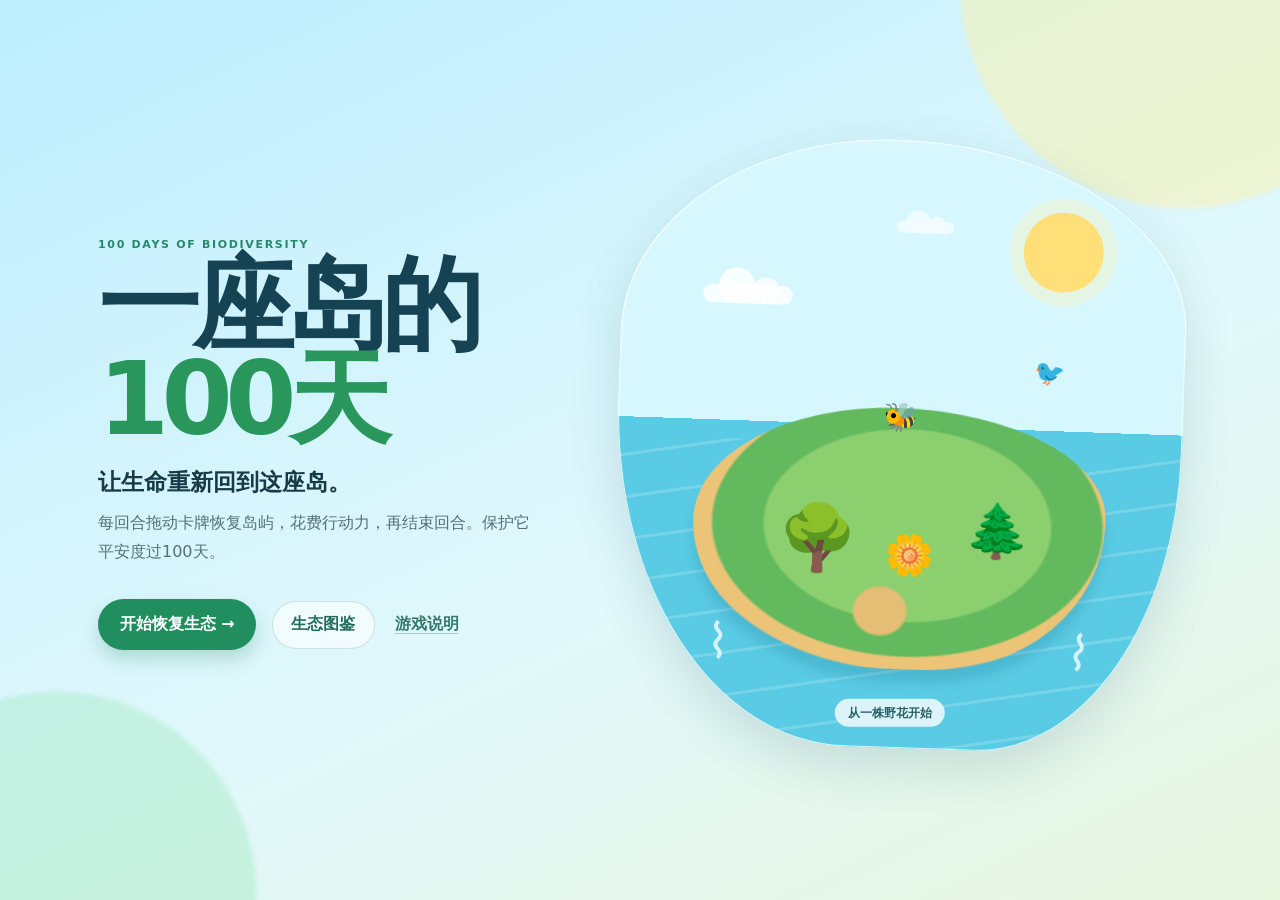
==== index.html @ 36b97e58 "Add guided onboarding and card recommendations" ====
<!doctype html>
<html lang="zh-CN">
<head>
  <meta charset="UTF-8" />
  <meta name="viewport" content="width=device-width, initial-scale=1.0, viewport-fit=cover" />
  <meta name="theme-color" content="#0c7db7" />
  <title>一座岛的100天 · 100 Days of Biodiversity</title>
  <link rel="stylesheet" href="style.css" />
</head>
<body>
  <div class="sky-glow glow-one"></div>
  <div class="sky-glow glow-two"></div>
  <main id="app">
    <section id="start-screen" class="start-screen screen">
      <div class="start-copy">
        <p class="eyebrow">100 DAYS OF BIODIVERSITY</p>
        <h1>一座岛的<br><em>100天</em></h1>
        <p class="tagline">让生命重新回到这座岛。</p>
        <p class="start-intro">每回合拖动卡牌恢复岛屿，花费行动力，再结束回合。保护它平安度过100天。</p>
        <div class="start-actions">
          <button class="button primary large" data-action="start">开始恢复生态 <span>→</span></button>
          <button class="button ghost" data-action="open-codex">生态图鉴</button>
          <button class="text-button" data-action="open-guide">游戏说明</button>
        </div>
      </div>
      <div class="cover-art" aria-label="一座正在复苏的卡通岛屿">
        <div class="cover-sun"></div><div class="cover-cloud cloud-a"></div><div class="cover-cloud cloud-b"></div>
        <div class="cover-sea"></div><div class="cover-island"></div>
        <span class="cover-tree tree-one">🌳</span><span class="cover-tree tree-two">🌲</span>
        <span class="cover-flower">🌼</span><span class="cover-bee">🐝</span><span class="cover-bird">🐦</span>
        <span class="cover-wave wave-a">⌇</span><span class="cover-wave wave-b">⌇</span>
        <p class="cover-caption">从一株野花开始</p>
      </div>
    </section>

    <section id="game-screen" class="game-screen screen hidden" aria-live="polite">
      <header class="game-header">
        <button class="brand" data-action="show-guide" title="查看游戏说明"><span>◒</span> 一座岛的100天</button>
        <div class="day-meter">
          <span id="day-label">第 1 / 100 天</span>
          <div class="progress-track"><i id="day-progress"></i></div>
        </div>
        <div class="header-tools">
          <button class="round-button" data-action="open-codex" title="生态图鉴" aria-label="生态图鉴">▤</button>
          <button class="round-button" data-action="open-network" title="生态网络" aria-label="生态网络">⌘</button>
          <button class="round-button subtle" data-action="restart" title="重新开始" aria-label="重新开始">↻</button>
        </div>
      </header>

      <section class="metric-strip" aria-label="核心生态指标">
        <article class="metric-card biodiversity"><span class="metric-icon">✦</span><div><small>生物多样性</small><strong id="metric-biodiversity">9</strong></div></article>
        <article class="metric-card stability"><span class="metric-icon">◌</span><div><small>生态稳定性</small><strong id="metric-stability">28</strong></div></article>
        <article class="metric-card habitat"><span class="metric-icon">⌂</span><div><small>栖息地完整度</small><strong id="metric-habitat">16</strong></div></article>
        <article class="metric-card chain"><span class="metric-icon">↝</span><div><small>食物链</small><strong id="metric-food-chain">3</strong></div></article>
      </section>

      <section id="forecast-strip" class="forecast-strip" aria-label="未来生态危机"></section>

      <section class="island-layout">
        <div class="island-panel">
          <div class="island-toolbar"><span id="stage-label" class="stage-pill">恢复初期</span><span id="scene-caption">荒岛正在等待第一株新芽。</span></div>
          <div id="island-world" class="island-world" role="img" aria-label="岛屿生态景观"></div>
          <div id="island-legend" class="island-legend"></div>
        </div>
        <aside class="ecosystem-sidebar">
          <section class="sidebar-card habitat-card">
            <div class="card-heading"><div><p class="kicker">生态体征</p><h2>栖息地状态</h2></div><span>实时</span></div>
            <div id="habitat-bars" class="habitat-bars"></div>
          </section>
          <section id="strategy-card" class="sidebar-card strategy-card"></section>
          <section id="insight-card" class="sidebar-card insight-card"></section>
          <section class="sidebar-card mini-guide">
            <span class="mini-guide-icon">✣</span><p>均衡比堆高单一物种更重要。点击 <b>生态网络</b> 随时查看关系。</p>
          </section>
        </aside>
      </section>

      <section class="actions-section">
        <div class="action-heading">
          <div><p class="kicker">你现在要做的事</p><h2>把一张牌向上拖动并松手</h2></div>
          <div class="turn-controls">
            <div class="energy-wrap"><small>本回合行动力</small><div class="energy-orb" title="每回合恢复；每张牌左上角写着消耗"><span>⚡</span><strong id="energy-current">3</strong><small>/ <b id="energy-max">3</b></small></div></div>
            <button id="end-day-button" class="end-day-button" data-action="end-day">结束回合 <span>→</span></button>
          </div>
        </div>
        <div id="tutorial-coach" class="tutorial-coach" aria-live="polite"></div>
        <div id="play-drop-zone" class="play-drop-zone"><span>↑</span><b>松手使用卡牌</b></div>
        <div id="combo-banner" class="combo-banner" aria-live="polite"></div>
        <div id="action-cards" class="action-cards"></div>
        <div class="deck-status"><span>▰ 抽牌堆 <b id="draw-count">0</b></span><span>▱ 弃牌堆 <b id="discard-count">0</b></span><span>每次出牌消耗生态能量；结束回合后推进工程并结算危机</span></div>
      </section>
    </section>

    <section id="results-screen" class="results-screen screen hidden"></section>
  </main>
  <div id="modal-root" class="modal-root" aria-live="assertive"></div>
  <div id="toast" class="toast" role="status"></div>

  <script src="js/data.js" defer></script>
  <script src="js/ecosystem.js" defer></script>
  <script src="js/audio.js" defer></script>
  <script src="js/ui.js" defer></script>
  <script src="js/main.js" defer></script>
</body>
</html>
---- style.css ----
:root {
  --ink: #163b46;
  --muted: #66808a;
  --paper: #f6fbf5;
  --sea: #58cae4;
  --sea-deep: #138ab8;
  --leaf: #2c9b5d;
  --leaf-dark: #146642;
  --sun: #f8c75b;
  --coral: #f27d68;
  --shadow: 0 18px 48px rgba(20, 83, 96, .15);
  font-family: ui-rounded, "Microsoft YaHei", "PingFang SC", system-ui, sans-serif;
  color: var(--ink);
  background: #bdeeff;
}
* { box-sizing: border-box; }
body { margin: 0; min-width: 320px; min-height: 100vh; overflow-x: hidden; background: linear-gradient(155deg, #bdeeff 0%, #e1f8fb 58%, #e8f5df 100%); }
button { font: inherit; color: inherit; cursor: pointer; }
.hidden { display: none !important; }
.sky-glow { position: fixed; border-radius: 50%; filter: blur(2px); opacity: .48; pointer-events: none; }
.glow-one { width: 28rem; height: 28rem; top: -15rem; right: -8rem; background: #fff1a8; }
.glow-two { width: 25rem; height: 25rem; bottom: -12rem; left: -9rem; background: #a8ebc6; }
#app { position: relative; z-index: 1; max-width: 1440px; min-height: 100vh; margin: 0 auto; padding: 22px 34px 34px; }
.screen { animation: screen-in .45s ease both; }
@keyframes screen-in { from { opacity: 0; transform: translateY(9px); } to { opacity: 1; transform: translateY(0); } }

/* Landing */
.start-screen { min-height: calc(100vh - 56px); display: grid; grid-template-columns: minmax(330px, .91fr) minmax(430px, 1.09fr); align-items: center; gap: 3rem; padding: clamp(2.5rem, 7vh, 6rem) clamp(0rem, 5vw, 5rem); }
.eyebrow, .kicker { margin: 0 0 .45rem; color: #27896a; font-size: .69rem; letter-spacing: .15em; font-weight: 800; text-transform: uppercase; }
.start-copy h1 { margin: 0; max-width: 7ch; font-size: clamp(3.9rem, 8vw, 7.7rem); line-height: .92; letter-spacing: -.075em; color: #164354; }
.start-copy h1 em { color: #29975b; font-style: normal; }
.tagline { margin: 1.3rem 0 .7rem; font-weight: 800; font-size: clamp(1.13rem, 2vw, 1.45rem); }
.start-intro { max-width: 27rem; margin: 0; color: #53717b; line-height: 1.8; font-size: 1rem; }
.start-actions { display: flex; align-items: center; flex-wrap: wrap; gap: .75rem 1rem; margin-top: 2rem; }
.button { border: 0; border-radius: 100px; padding: .78rem 1.14rem; font-weight: 800; transition: transform .2s, box-shadow .2s, background .2s; }
.button:hover, .round-button:hover, .action-card:hover { transform: translateY(-3px); }
.button:active, .round-button:active, .action-card:active { transform: translateY(0); }
.button.primary { background: #218e60; color: white; box-shadow: 0 9px 18px rgba(29, 129, 83, .24); }
.button.primary:hover { background: #12764b; box-shadow: 0 13px 24px rgba(29, 129, 83, .27); }
.button.large { padding: .95rem 1.35rem; font-size: 1rem; }
.button.ghost { background: rgba(255,255,255,.6); border: 1px solid rgba(29, 110, 107, .19); color: #226d5a; }
.button.full { width: 100%; margin-top: 1rem; }
.text-button { padding: .6rem .25rem; border: 0; color: #347a6a; font-weight: 800; background: transparent; text-decoration: underline; text-decoration-color: rgba(52,122,106,.32); text-underline-offset: 4px; }
.cover-art { height: min(38rem, 70vh); min-height: 28rem; position: relative; overflow: hidden; border-radius: 48% 52% 35% 42% / 33% 30% 50% 56%; background: linear-gradient(180deg, #d7f7ff 0 47%, #5acbe4 47%); box-shadow: var(--shadow), inset 0 0 0 1px rgba(255,255,255,.8); transform: rotate(2deg); }
.cover-sea { position: absolute; inset: 50% 0 0; background: repeating-linear-gradient(170deg, transparent 0 19px, rgba(255,255,255,.18) 20px 22px, transparent 23px 42px); animation: water-shift 7s linear infinite; }
.cover-island { position: absolute; width: 73%; height: 43%; bottom: 13%; left: 14%; border-radius: 49% 51% 42% 47% / 45% 40% 58% 55%; background: radial-gradient(ellipse at 46% 78%, #e5bd74 0 8%, transparent 9%), radial-gradient(ellipse at 52% 45%, #8bcf6f 0 47%, #62b95e 48% 64%, #ebc478 65% 71%, transparent 72%); filter: drop-shadow(0 13px 6px rgba(13,104,137,.2)); }
.cover-sun { position: absolute; width: 5rem; height: 5rem; right: 15%; top: 11%; border-radius: 50%; background: #ffdf77; box-shadow: 0 0 0 14px rgba(255,239,165,.31); }
.cover-cloud { position: absolute; width: 8rem; height: 1.7rem; border-radius: 2rem; background: rgba(255,255,255,.82); }
.cover-cloud::before, .cover-cloud::after { position: absolute; content: ''; border-radius: 50%; background: inherit; }
.cover-cloud::before { width: 3.2rem; height: 3.2rem; bottom: 0; left: 1.4rem; }.cover-cloud::after { width: 2.4rem; height: 2.4rem; bottom: 0; right: 1.2rem; }
.cloud-a { top: 24%; left: 11%; transform: scale(.7); }.cloud-b { top: 12%; left: 42%; transform: scale(.45); opacity: .7; }
.cover-tree, .cover-flower, .cover-bee, .cover-bird, .cover-wave { position: absolute; z-index: 2; }.cover-tree { font-size: clamp(3rem, 5vw, 5rem); bottom: 28%; }.tree-one { left: 29%; }.tree-two { right: 25%; bottom: 30%; transform: scale(.82); }.cover-flower { font-size: 2.5rem; bottom: 28%; left: 48%; }.cover-bee { font-size: 1.75rem; left: 47%; top: 43%; animation: bob 2s ease-in-out infinite; }.cover-bird { right: 21%; top: 35%; font-size: 1.55rem; animation: fly 6s ease-in-out infinite; }.cover-wave { bottom: 12%; color: white; font-size: 3rem; opacity: .75; }.wave-a { left: 17%; }.wave-b { right: 15%; transform: rotate(8deg); }.cover-caption { position: absolute; left: 50%; bottom: 3.5%; transform: translateX(-50%) rotate(-2deg); margin: 0; padding: .35rem .8rem; border-radius: 50px; color: #276268; background: rgba(255,255,255,.78); white-space: nowrap; font-size: .75rem; font-weight: 800; }

/* Main game frame */
.game-screen { max-width: 1320px; margin: 0 auto; }
.game-header { min-height: 54px; display: grid; grid-template-columns: 1fr auto 1fr; align-items: center; gap: 1rem; }
.brand { justify-self: start; border: 0; background: transparent; color: #27616d; font-size: .84rem; font-weight: 900; }.brand span { display: inline-grid; place-items: center; width: 1.55rem; height: 1.55rem; margin-right: .25rem; border-radius: 50%; color: white; background: #249d68; }
.day-meter { width: min(300px, 30vw); text-align: center; color: #3a6c73; font-size: .77rem; font-weight: 900; letter-spacing: .06em; }.progress-track { height: 6px; margin-top: .45rem; overflow: hidden; border-radius: 99px; background: rgba(27,117,128,.12); }.progress-track i { display: block; height: 100%; border-radius: inherit; background: linear-gradient(90deg, #44bd72, #d9c957); transition: width .45s ease; }
.header-tools { display: flex; justify-content: flex-end; gap: .45rem; }.round-button { display: inline-grid; width: 2.3rem; height: 2.3rem; place-items: center; border: 1px solid rgba(48,125,130,.16); border-radius: 50%; background: rgba(255,255,255,.63); color: #2d706e; font-weight: 900; box-shadow: 0 4px 12px rgba(48,125,130,.07); transition: transform .2s, background .2s; }.round-button.subtle { color: #7e9898; }
.metric-strip { display: grid; grid-template-columns: repeat(4, 1fr); gap: .7rem; margin: 1rem 0; }.metric-card { display: flex; align-items: center; gap: .75rem; padding: .72rem .85rem; border: 1px solid rgba(37,112,110,.12); border-radius: 17px; background: rgba(255,255,255,.64); box-shadow: 0 7px 18px rgba(37,112,110,.05); }.metric-icon { display: grid; width: 2rem; height: 2rem; place-items: center; border-radius: 10px; font-size: 1.05rem; }.metric-card small { display: block; color: #718a91; font-size: .67rem; font-weight: 800; }.metric-card strong { display: block; min-width: 1.2rem; color: #285664; font-size: 1.25rem; line-height: 1.05; }.biodiversity .metric-icon { color: #ea8b54; background: #fff0e6; }.stability .metric-icon { color: #6182e2; background: #ebefff; }.habitat .metric-icon { color: #3eaa6e; background: #e6f8e9; }.chain .metric-icon { color: #ae7ac6; background: #f7eafb; }.number-pop { animation: number-pop .28s ease; } @keyframes number-pop { 50% { transform: scale(1.22); color: #198c61; } }
.island-layout { display: grid; grid-template-columns: minmax(0, 1.65fr) minmax(250px, .65fr); gap: .9rem; align-items: stretch; }.island-panel { min-height: 440px; overflow: hidden; border: 1px solid rgba(22,123,137,.18); border-radius: 26px; background: #5ccce4; box-shadow: var(--shadow); }.island-toolbar { position: relative; z-index: 4; display: flex; justify-content: space-between; align-items: center; gap: 1rem; height: 48px; padding: .65rem 1rem; color: #28636e; background: rgba(255,255,255,.75); font-size: .77rem; font-weight: 700; }.stage-pill { padding: .32rem .63rem; border-radius: 100px; color: #206c4e; background: #e4f6e6; white-space: nowrap; }
.island-world { position: relative; height: 355px; overflow: hidden; background: linear-gradient(180deg, #b6eef3 0%, #78d9e9 42%, #42bcd8 100%); }.sea-layer { position: absolute; inset: 0; background: repeating-linear-gradient(167deg, transparent 0 28px, rgba(255,255,255,.16) 29px 31px, transparent 32px 51px); animation: water-shift 11s linear infinite; }.sun-reflection { position: absolute; width: 26%; height: 105%; top: -16%; left: 10%; opacity: .22; transform: rotate(25deg); background: linear-gradient(90deg, transparent, #fff 45%, transparent); }.island-base { --land-hue: 70; --land-light: 48%; position: absolute; z-index: 2; width: 81%; height: 78%; bottom: 4%; left: 9.5%; overflow: hidden; border-radius: 49% 51% 44% 50% / 48% 40% 60% 52%; background: radial-gradient(ellipse at 41% 77%, #f0c779 0 7%, transparent 8%), radial-gradient(ellipse at 28% 61%, rgba(117,169,66,.18) 0 7%, transparent 8%), hsl(var(--land-hue) 43% var(--land-light)); box-shadow: inset 0 -15px 0 rgba(122,113,35,.07), 0 12px 8px rgba(0,99,126,.17); transition: background .65s ease; }.island-base::before { content: ''; position: absolute; inset: 8% 7%; border: 1px solid rgba(255,255,255,.19); border-radius: inherit; transform: rotate(-7deg); }.shore { position: absolute; z-index: 1; height: 16%; border: 6px solid #e7be71; border-bottom: 0; border-radius: 50% 50% 0 0; opacity: .75; }.shore-one { width: 35%; left: 4%; bottom: 0; transform: rotate(9deg); }.shore-two { width: 25%; right: 7%; bottom: -4%; transform: rotate(-15deg); }.wetland-pool { position: absolute; width: calc(15% + var(--wetland-size) * .25%); height: calc(10% + var(--wetland-size) * .14%); right: 11%; bottom: 16%; overflow: hidden; border: 5px solid #77bc69; border-radius: 48% 52% 42% 58%; background: #66cfe0; box-shadow: inset 0 8px 0 rgba(255,255,255,.15); }.wetland-pool i { position: absolute; width: 25%; height: 45%; right: 22%; bottom: -13%; border-radius: 50%; background: #54a94c; }.wetland-pool b { position: absolute; top: 20%; left: 22%; color: #efffff; font-size: .9rem; font-weight: 900; }.stream-path { position: absolute; z-index: 1; top: 1%; right: 30%; color: #75dce8; font-size: 4rem; font-weight: 900; transform: rotate(35deg); text-shadow: 1px 1px #5bafcb; }.scene-token { position: absolute; z-index: 3; display: inline-block; user-select: none; transform-origin: 50% 100%; }.grass { font-size: clamp(1rem, 2vw, 1.55rem); filter: saturate(1.1); }.shrub { font-size: clamp(1.3rem, 2.7vw, 2rem); }.tree { font-size: clamp(2.2rem, 4.5vw, 3.8rem); animation: sway 3.8s ease-in-out infinite alternate; }.flower { font-size: clamp(1.1rem, 2.2vw, 1.65rem); animation: bloom .5s ease both; }.aquatic { font-size: 1.55rem; }.creature { z-index: 5; font-size: clamp(1.15rem, 2.5vw, 1.85rem); filter: drop-shadow(0 3px 2px rgba(32,70,48,.15)); animation: creature-bob 2.4s ease-in-out infinite; }.bee, .butterfly, .dragonfly { animation: bob 2s ease-in-out infinite; }.waterbird { bottom: 23%; }.owl { filter: drop-shadow(0 2px 6px rgba(40,47,87,.4)); }.smog { position: absolute; z-index: 6; color: rgba(90,96,87,.56); font-size: 2.7rem; animation: smoke 5s ease-in-out infinite; }.smog-one { top: 8%; left: 35%; }.smog-two { top: 16%; left: 45%; animation-delay: 1s; }.flying-bird { position: absolute; z-index: 3; color: rgba(35,111,130,.73); font-size: 1.5rem; font-weight: 900; animation: fly 10s linear infinite; }.bird-one { top: 19%; left: 8%; }.bird-two { top: 28%; left: -6%; animation-delay: 4s; animation-duration: 13s; }.island-vignette { position: absolute; inset: 0; z-index: 8; pointer-events: none; box-shadow: inset 0 0 55px rgba(8,95,119,.16); }.island-legend { display: flex; flex-wrap: wrap; gap: .5rem; align-items: center; min-height: 38px; padding: .55rem 1rem; color: #4d7377; background: rgba(255,255,255,.87); font-size: .72rem; font-weight: 700; }.island-legend b { color: #22935d; }.legend-dot { width: 3px; height: 3px; border-radius: 50%; background: #a2b9ba; }
.ecosystem-sidebar { display: flex; flex-direction: column; gap: .8rem; }.sidebar-card { border: 1px solid rgba(37,112,110,.12); border-radius: 20px; background: rgba(255,255,255,.69); box-shadow: 0 8px 25px rgba(37,112,110,.07); }.habitat-card { padding: 1rem; }.card-heading { display: flex; align-items: flex-start; justify-content: space-between; gap: .5rem; }.card-heading h2, .action-heading h2 { margin: 0; color: #275764; font-size: 1.05rem; }.card-heading > span { padding: .21rem .38rem; border-radius: 6px; color: #2b9874; background: #e8f8ee; font-size: .6rem; font-weight: 900; }.habitat-bars { display: grid; gap: .8rem; margin-top: 1.15rem; }.habitat-row { display: grid; grid-template-columns: 22px 1fr; gap: .35rem; align-items: center; }.habitat-row > span { font-size: 1rem; }.bar-label { display: flex; justify-content: space-between; margin-bottom: .25rem; color: #648087; font-size: .65rem; }.bar-label b { font-weight: 800; }.bar-label em { color: #286f68; font-style: normal; font-weight: 900; }.bar-track { height: 7px; overflow: hidden; border-radius: 20px; background: #e8f1ed; }.bar-track i { display: block; height: 100%; border-radius: inherit; transition: width .45s ease; }.bar-track .green { background: #62ba67; }.bar-track .forest { background: #267b4f; }.bar-track .water { background: #52bfc9; }.bar-track .blue { background: #548fe2; }.insight-card { display: flex; flex: 1; gap: .75rem; padding: 1rem; }.insight-icon { display: grid; flex: 0 0 2.25rem; height: 2.25rem; place-items: center; border-radius: 12px; color: #3c9971; background: #e7f7e8; font-size: 1.1rem; }.insight-icon.is-event { color: #c66852; background: #fff0e7; }.insight-icon.is-choice { color: #7472bd; background: #efefff; }.insight-card h3 { margin: 0 0 .22rem; color: #315d64; font-size: .88rem; }.insight-card p:not(.kicker) { margin: 0; color: #637f84; font-size: .72rem; line-height: 1.55; }.mini-guide { display: flex; gap: .5rem; align-items: flex-start; padding: .75rem .8rem; color: #58747b; background: rgba(237,252,243,.75); font-size: .68rem; line-height: 1.55; }.mini-guide p { margin: 0; }.mini-guide b { color: #29866d; }.mini-guide-icon { color: #2a9f66; font-size: 1rem; }

/* Action cards */
.actions-section { margin-top: 1rem; padding: 1.05rem; border: 1px solid rgba(35,121,124,.13); border-radius: 23px; background: rgba(255,255,255,.58); box-shadow: 0 10px 28px rgba(37,112,110,.07); }.action-heading { display: flex; justify-content: space-between; align-items: end; gap: 1rem; margin-bottom: .8rem; }.action-heading h2 { font-size: 1.18rem; }.action-heading > p { max-width: 24rem; margin: 0; color: #6b8589; font-size: .7rem; text-align: right; }.action-cards { display: grid; grid-template-columns: repeat(3, 1fr); gap: .75rem; }.action-card { display: block; min-height: 194px; position: relative; overflow: hidden; padding: .85rem; border: 1px solid rgba(37,112,110,.13); border-radius: 18px; color: #285b63; text-align: left; background: rgba(255,255,255,.85); box-shadow: 0 6px 15px rgba(37,112,110,.06); transition: transform .2s, box-shadow .2s, border .2s; }.action-card:hover { border-color: rgba(30,143,99,.42); box-shadow: 0 12px 25px rgba(37,112,110,.13); }.action-card::after { position: absolute; width: 90px; height: 90px; right: -38px; bottom: -45px; content: ''; border-radius: 50%; background: rgba(99,198,135,.10); }.action-1::after { background: rgba(78,184,210,.11); }.action-2::after { background: rgba(247,193,99,.13); }.card-top { display: flex; align-items: center; justify-content: space-between; }.card-icon { display: grid; width: 2.45rem; height: 2.45rem; place-items: center; border-radius: 12px; background: #eaf8ec; font-size: 1.3rem; }.action-1 .card-icon { background: #e7f7fb; }.action-2 .card-icon { background: #fff5e0; }.card-arrow { color: #6aa793; font-size: 1.1rem; font-weight: 900; }.card-title { display: block; margin-top: .55rem; color: #225867; font-size: .94rem; font-weight: 900; }.card-description { display: block; min-height: 2.6em; margin-top: .2rem; color: #6f8589; font-size: .68rem; line-height: 1.35; }.effects { display: flex; flex-wrap: wrap; gap: .25rem; margin-top: .6rem; }.effect { display: inline-block; padding: .20rem .36rem; border-radius: 6px; color: #228155; background: #e8f8ec; font-size: .6rem; font-weight: 900; }.effect.negative { color: #c65d55; background: #ffebe6; }.card-reason { position: relative; z-index: 1; display: block; margin-top: .6rem; padding-top: .55rem; border-top: 1px dashed rgba(78,129,123,.16); color: #678187; font-size: .6rem; line-height: 1.4; }

/* Dialogs */
.modal-root { position: fixed; z-index: 50; inset: 0; pointer-events: none; }.modal-backdrop { display: grid; place-items: center; min-height: 100%; padding: 1rem; pointer-events: auto; background: rgba(12,56,65,.36); backdrop-filter: blur(5px); animation: fade .2s ease both; }.modal { position: relative; width: min(520px, 100%); max-height: min(88vh, 760px); overflow: auto; padding: 1.45rem; border: 1px solid rgba(255,255,255,.76); border-radius: 25px; background: #fbfef8; box-shadow: 0 24px 80px rgba(12,57,65,.28); animation: modal-in .25s ease both; }.wide-modal { width: min(880px, 100%); }.network-modal { width: min(760px, 100%); }.modal-header { padding-right: 2.5rem; }.modal-header h2 { margin: 0; color: #295561; font-size: 1.45rem; }.modal-close { position: absolute; top: 1rem; right: 1rem; display: grid; width: 2rem; height: 2rem; place-items: center; border: 0; border-radius: 50%; color: #66878b; background: #edf5ee; font-size: 1.4rem; line-height: 1; }.guide-content { display: grid; gap: .85rem; margin-top: 1.2rem; }.guide-step { display: grid; grid-template-columns: 31px 1fr; gap: .65rem; align-items: start; }.guide-step > b { display: grid; width: 27px; height: 27px; place-items: center; border-radius: 50%; color: #238653; background: #e2f6e7; font-size: .75rem; }.guide-step h3 { margin: .05rem 0 .15rem; font-size: .88rem; }.guide-step p { margin: 0; color: #688187; font-size: .76rem; line-height: 1.55; }.codex-summary { display: flex; align-items: center; justify-content: space-between; gap: 1rem; margin: 1rem 0; padding: .6rem .75rem; border-radius: 12px; color: #618088; background: #f0f8f0; font-size: .74rem; }.codex-summary span { color: #247a55; font-weight: 800; }.codex-summary b { font-size: 1rem; }.codex-summary p { margin: 0; }.codex-layout { display: grid; grid-template-columns: 1fr 1.15fr; gap: 1rem; }.species-grid { display: grid; grid-template-columns: repeat(3, 1fr); gap: .42rem; align-content: start; }.species-tile { min-height: 74px; padding: .35rem; border: 1px solid #e3eeea; border-radius: 12px; color: #477078; background: #fff; text-align: center; }.species-tile span { display: block; font-size: 1.35rem; }.species-tile b { display: block; margin-top: .05rem; color: #315f68; font-size: .65rem; }.species-tile small { display: block; color: #8da4a5; font-size: .55rem; }.species-tile.selected { border-color: #43a66b; box-shadow: 0 0 0 2px #dff4e4; }.species-tile.locked { color: #a8babc; background: #f7faf7; }.species-tile.locked b { color: #a8babc; }.species-detail { min-height: 280px; padding: 1rem; border-radius: 18px; background: linear-gradient(150deg, #e8f7ed, #f6fcf6); }.species-detail > .detail-icon { float: right; font-size: 4rem; }.species-detail h3 { margin: .05rem 0 .3rem; color: #276052; font-size: 1.3rem; }.species-detail > div > p:last-child { margin: 0; color: #607e7e; font-size: .75rem; line-height: 1.6; }.species-detail dl { display: grid; grid-template-columns: repeat(2, 1fr); clear: both; gap: .55rem .8rem; margin: 1rem 0 0; }.species-detail dl > div { padding-top: .45rem; border-top: 1px solid rgba(56,133,91,.15); }.species-detail dt { color: #40916a; font-size: .58rem; font-weight: 900; }.species-detail dd { margin: .12rem 0 0; color: #476b70; font-size: .68rem; line-height: 1.4; }.species-detail .full-row { grid-column: 1 / -1; }.species-detail.unknown { display: grid; place-items: center; text-align: center; }.network-intro { margin: .8rem 0 1rem; color: #637f85; font-size: .78rem; line-height: 1.6; }.network-list { display: grid; gap: .65rem; }.network-chain { padding: .85rem; border: 1px solid #e4eeec; border-radius: 16px; background: #fcfffc; }.network-chain.complete { border-color: #a6dcb7; background: #f2fbf2; }.network-chain > div:first-child { display: flex; justify-content: space-between; align-items: center; gap: 1rem; }.network-chain h3 { margin: 0; color: #416b6c; font-size: .78rem; }.network-chain > div > span { color: #9aadad; font-size: .61rem; font-weight: 800; }.network-chain.complete > div > span { color: #2d9561; }.network-nodes { display: flex; align-items: center; justify-content: space-around; gap: .35rem; margin-top: .6rem; }.network-node { flex: 1; color: #aabbbb; text-align: center; }.network-node i { display: grid; width: 2rem; height: 2rem; margin: auto; place-items: center; border-radius: 50%; background: #f1f4f3; font-style: normal; font-size: 1.05rem; }.network-node b { display: block; margin-top: .16rem; font-size: .58rem; }.network-node.known { color: #386c66; }.network-node.known i { background: #dff5e5; }.network-nodes > em { color: #bfd0ce; font-size: 1rem; font-style: normal; }.network-tip { margin: .9rem 0 0; padding: .65rem; border-radius: 10px; color: #587c7a; background: #edf8f2; font-size: .69rem; line-height: 1.5; }.event-modal { margin-top: 1rem; text-align: center; }.event-symbol { display: grid; width: 5rem; height: 5rem; margin: 0 auto .7rem; place-items: center; border-radius: 50%; background: #fff1e3; font-size: 2.8rem; }.event-modal p { margin: .6rem 0; color: #617b81; text-align: left; font-size: .78rem; line-height: 1.6; }.event-modal p b { display: block; margin-bottom: .08rem; color: #3c666e; font-size: .67rem; }.event-effects { display: flex; justify-content: center; flex-wrap: wrap; gap: .3rem; margin: .9rem 0; }.event-warning { padding: .5rem .6rem; border-radius: 9px; color: #b36052 !important; background: #fff0e8; font-size: .68rem !important; }.tutorial { margin-top: .8rem; text-align: center; }.tutorial-icon { display: grid; width: 5.2rem; height: 5.2rem; margin: 0 auto .8rem; place-items: center; border-radius: 50%; background: #e8f7ea; font-size: 2.8rem; }.tutorial h3 { margin: 0; color: #2e5c63; font-size: 1.22rem; }.tutorial p { max-width: 350px; margin: .6rem auto 1rem; color: #668087; font-size: .8rem; line-height: 1.65; }.tutorial-dots { display: flex; justify-content: center; gap: .35rem; }.tutorial-dots i { width: 7px; height: 7px; border-radius: 99px; background: #d7e6dd; }.tutorial-dots i.active { width: 20px; background: #49a96d; }.tutorial-actions { display: flex; align-items: center; justify-content: space-between; margin-top: 1rem; }.tutorial-actions .text-button { font-size: .7rem; }

/* Results */
.results-screen { display: grid; min-height: calc(100vh - 56px); place-items: center; }.result-shell { width: min(650px, 100%); text-align: center; }.result-card { overflow: hidden; padding: 1.15rem; border: 1px solid rgba(255,255,255,.75); border-radius: 30px; color: #2a5663; background: linear-gradient(160deg, #eef9e7, #c9f0eb); box-shadow: 0 22px 55px rgba(16,96,93,.19); }.result-card.paradise { background: linear-gradient(160deg, #edf6b7, #a8e1c3 52%, #73c9db); }.result-card.lush { background: linear-gradient(160deg, #e8f6c8, #bee7bb 52%, #9edbe0); }.result-card.growing { background: linear-gradient(160deg, #f5f4ca, #d9ebba 55%, #aee1e5); }.result-card.sprout { background: linear-gradient(160deg, #fff0cf, #ddedbd 55%, #b5e1e1); }.result-card.dawn { background: linear-gradient(160deg, #f8e7c6, #d6e3bd 55%, #b7d9dc); }.result-top { display: flex; justify-content: space-between; color: #447077; font-size: .62rem; font-weight: 900; letter-spacing: .1em; }.result-island { position: relative; height: 155px; margin: .8rem 0 .2rem; overflow: hidden; border-radius: 50% 50% 35% 35% / 48% 48% 38% 38%; background: radial-gradient(ellipse at center 77%, #efd18c 0 7%, transparent 8%), radial-gradient(ellipse at center 60%, #65b960 0 45%, #55a955 46% 58%, transparent 59%); }.result-island::after { position: absolute; right: -10%; bottom: -20%; width: 70%; height: 55%; content: ''; border-radius: 50%; background: #5cc8da; }.result-island span { position: absolute; z-index: 2; font-size: 2.25rem; }.result-island span:nth-child(1) { left: 24%; top: 30%; }.result-island span:nth-child(2) { left: 39%; bottom: 18%; }.result-island span:nth-child(3) { left: 57%; top: 30%; }.result-island span:nth-child(4) { left: 66%; top: 18%; }.result-island span:nth-child(5) { left: 44%; bottom: 20%; }.result-island span:nth-child(6) { right: 13%; bottom: 17%; color: white; }.result-card .kicker { margin-top: .75rem; }.result-card h1 { margin: 0; color: #235d59; font-size: clamp(1.65rem, 4vw, 2.2rem); }.result-story { max-width: 485px; margin: .6rem auto 1rem; color: #4c7475; font-size: .77rem; line-height: 1.6; }.recovery-score { display: flex; align-items: center; justify-content: center; gap: .55rem; }.recovery-score b { color: #278e60; font-size: 3.3rem; line-height: .9; letter-spacing: -.08em; }.recovery-score span { color: #578079; text-align: left; font-size: .67rem; font-weight: 800; line-height: 1.25; }.result-metrics { display: grid; grid-template-columns: repeat(4, 1fr); gap: .45rem; margin: 1.15rem 0 .7rem; }.result-metrics div { padding: .56rem .25rem; border-radius: 11px; background: rgba(255,255,255,.54); }.result-metrics b { display: block; color: #2c7462; font-size: 1.1rem; }.result-metrics span { color: #608180; font-size: .58rem; font-weight: 800; }.result-facts { display: flex; justify-content: center; flex-wrap: wrap; gap: .3rem .9rem; padding: .6rem; border-radius: 10px; color: #5d7f7a; background: rgba(255,255,255,.42); font-size: .64rem; }.result-facts b { color: #2a8d61; }.result-actions { display: flex; justify-content: center; align-items: center; flex-wrap: wrap; gap: .65rem; margin-top: 1rem; }.share-note { color: #54777c; font-size: .69rem; }
.toast { position: fixed; z-index: 60; left: 50%; bottom: 1.5rem; max-width: calc(100% - 2rem); padding: .7rem 1rem; border-radius: 99px; color: white; background: #245c61; box-shadow: 0 9px 28px rgba(20,71,73,.25); font-size: .74rem; font-weight: 800; opacity: 0; transform: translate(-50%, 15px); pointer-events: none; transition: opacity .24s, transform .24s; }.toast.visible { opacity: 1; transform: translate(-50%, 0); }
@keyframes water-shift { to { background-position: 0 70px; } } @keyframes sway { from { transform: rotate(-3deg); } to { transform: rotate(3deg); } } @keyframes bob { 50% { transform: translateY(-7px) rotate(4deg); } } @keyframes creature-bob { 50% { transform: translateY(-4px); } } @keyframes bloom { from { opacity: 0; transform: scale(.5); } to { opacity: 1; transform: scale(1); } } @keyframes fly { from { transform: translateX(0); } to { transform: translateX(115vw); } } @keyframes smoke { 50% { transform: translate(12px, -9px) scale(1.14); opacity: .35; } } @keyframes fade { from { opacity: 0; } to { opacity: 1; } } @keyframes modal-in { from { opacity: 0; transform: translateY(12px) scale(.98); } to { opacity: 1; transform: none; } }

@media (max-width: 850px) { #app { padding: 14px 16px 24px; }.start-screen { grid-template-columns: 1fr; gap: 2rem; padding: 2.4rem 4vw; }.start-copy { text-align: center; }.start-copy h1, .start-intro { margin-left: auto; margin-right: auto; }.start-actions { justify-content: center; }.cover-art { width: min(570px, 100%); height: 360px; min-height: 0; margin: auto; }.island-layout { grid-template-columns: 1fr; }.ecosystem-sidebar { display: grid; grid-template-columns: 1fr 1fr; }.mini-guide { grid-column: 1 / -1; }.island-panel { min-height: 390px; }.island-world { height: 310px; }.action-card { min-height: 205px; }.codex-layout { grid-template-columns: 1fr; }.species-detail { min-height: 0; }.species-grid { grid-template-columns: repeat(5, 1fr); } }
@media (max-width: 600px) { body { background: linear-gradient(155deg, #d1f5fc 0%, #edf8ed 100%); } #app { padding: 8px 9px 18px; }.game-header { grid-template-columns: 1fr auto; gap: .35rem; }.brand { font-size: .73rem; }.day-meter { grid-column: 1 / -1; grid-row: 2; justify-self: center; width: 73vw; margin-top: .25rem; }.header-tools { grid-column: 2; grid-row: 1; }.round-button { width: 2.15rem; height: 2.15rem; }.metric-strip { grid-template-columns: repeat(2, 1fr); gap: .42rem; margin: .75rem 0; }.metric-card { gap: .5rem; padding: .55rem .6rem; border-radius: 13px; }.metric-icon { width: 1.75rem; height: 1.75rem; }.metric-card strong { font-size: 1.06rem; }.island-panel { min-height: 315px; border-radius: 19px; }.island-toolbar { height: 43px; padding: .45rem .65rem; font-size: .63rem; }.stage-pill { padding: .25rem .43rem; }.island-world { height: 238px; }.island-legend { min-height: 33px; padding: .45rem .65rem; font-size: .64rem; }.ecosystem-sidebar { grid-template-columns: 1fr; gap: .55rem; margin-top: .55rem; }.habitat-card { padding: .75rem; }.habitat-bars { grid-template-columns: repeat(2, 1fr); gap: .6rem .75rem; margin-top: .7rem; }.insight-card { padding: .75rem; }.mini-guide { display: none; }.actions-section { margin-top: .55rem; padding: .8rem; border-radius: 18px; }.action-heading { align-items: center; margin-bottom: .55rem; }.action-heading h2 { font-size: 1rem; }.action-heading > p { display: none; }.action-cards { display: flex; gap: .65rem; width: calc(100% + 1.6rem); margin: 0 -.8rem -1px; padding: 0 .8rem .45rem; overflow-x: auto; scroll-snap-type: x mandatory; scrollbar-width: none; }.action-cards::-webkit-scrollbar { display: none; }.action-card { flex: 0 0 79%; min-height: 191px; scroll-snap-align: start; }.start-screen { min-height: calc(100vh - 28px); padding: 2.5rem .8rem; }.start-copy h1 { font-size: 4.25rem; }.tagline { font-size: 1.08rem; }.cover-art { height: 280px; border-radius: 43% 53% 35% 42% / 28% 30% 51% 55%; }.cover-tree { font-size: 3.3rem; }.cover-flower { font-size: 1.8rem; }.cover-sun { width: 3.6rem; height: 3.6rem; }.cover-bee { font-size: 1.25rem; }.modal { max-height: 92vh; padding: 1.1rem; border-radius: 21px; }.modal-header h2 { font-size: 1.25rem; }.species-grid { grid-template-columns: repeat(3, 1fr); }.network-nodes { gap: .12rem; }.network-node i { width: 1.7rem; height: 1.7rem; font-size: .9rem; }.network-node b { font-size: .48rem; }.network-nodes > em { font-size: .75rem; }.result-card { padding: .85rem; border-radius: 22px; }.result-island { height: 132px; }.result-metrics { gap: .25rem; }.result-metrics b { font-size: .96rem; }.result-metrics span { font-size: .5rem; }.result-facts { gap: .25rem .5rem; }.result-actions .button.large { width: 100%; }.result-actions .button.ghost { flex: 1; } }
@media (prefers-reduced-motion: reduce) { *, *::before, *::after { animation-duration: .01ms !important; animation-iteration-count: 1 !important; scroll-behavior: auto !important; } }

/* Strategy milestones */
.strategy-card { padding: .9rem; background: linear-gradient(145deg, rgba(245,252,237,.88), rgba(234,249,243,.82)); }
.strategy-title { display: flex; align-items: center; gap: .55rem; }.strategy-badge { display: grid; width: 2rem; height: 2rem; place-items: center; border-radius: 10px; color: #fff; background: #4aa36d; font-size: .82rem; font-weight: 900; }.strategy-badge.done { background: #e49b4f; }.strategy-title .kicker { margin-bottom: .12rem; font-size: .58rem; }.strategy-title h3 { margin: 0; color: #315f60; font-size: .86rem; }.strategy-copy { margin: .55rem 0 .6rem; color: #637e7f; font-size: .67rem; line-height: 1.45; }.goal-list { display: grid; gap: .32rem; }.goal { display: grid; grid-template-columns: 14px 1fr auto; gap: .25rem; align-items: center; color: #849999; font-size: .62rem; }.goal span { color: #99adaa; font-weight: 900; }.goal b { font-weight: 700; }.goal em { color: #7c9293; font-style: normal; font-weight: 800; }.goal.met { color: #238256; }.goal.met span, .goal.met em { color: #238256; }.strategy-footer { display: flex; justify-content: space-between; gap: .5rem; margin-top: .65rem; padding-top: .5rem; border-top: 1px dashed rgba(62,132,99,.20); color: #599074; font-size: .58rem; font-weight: 800; }.cap-note { margin-top: .55rem; padding: .4rem .55rem; border-radius: 8px; color: #477773; background: rgba(255,255,255,.52); font-size: .66rem; }.cap-note b { color: #25875a; }
.card-prerequisite { display: block; margin-top: .44rem; color: #9a7041; font-size: .58rem; font-weight: 800; line-height: 1.35; }.action-card:has(.card-prerequisite) { min-height: 210px; }.card-prerequisite + .card-reason { margin-top: .42rem; }
.milestone-modal { margin-top: .85rem; text-align: center; }.milestone-symbol { display: grid; width: 4.6rem; height: 4.6rem; margin: 0 auto .55rem; place-items: center; border-radius: 50%; color: #a7784f; background: #fff0de; font-size: 2.3rem; }.milestone-symbol.success { color: #fff; background: #3eaa69; box-shadow: 0 0 0 8px #e2f6e5; }.milestone-modal h3 { margin: 0; color: #385f65; font-size: 1.13rem; }.milestone-modal > p { margin: .6rem 0 .8rem; color: #678087; text-align: left; font-size: .75rem; line-height: 1.6; }.milestone-checks { display: grid; gap: .35rem; text-align: left; }.milestone-checks > div { display: grid; grid-template-columns: 20px 1fr auto; gap: .35rem; align-items: center; padding: .5rem .55rem; border-radius: 9px; color: #9a7658; background: #fff5eb; font-size: .68rem; }.milestone-checks .passed { color: #33835e; background: #e9f8ed; }.milestone-checks span { font-weight: 900; }.milestone-checks em { font-style: normal; font-weight: 800; }
@media (max-width: 850px) { .strategy-card { grid-column: 1 / -1; }.ecosystem-sidebar { grid-template-columns: 1fr 1fr; }.strategy-card { grid-column: 1 / -1; } }
@media (max-width: 600px) { .strategy-card { padding: .75rem; }.strategy-footer { font-size: .55rem; }.action-card:has(.card-prerequisite) { min-height: 210px; } }

/* Deck-builder hand */
.turn-controls { display: flex; align-items: center; gap: .65rem; }
.energy-orb { position: relative; display: flex; width: 72px; height: 46px; align-items: center; justify-content: center; gap: .18rem; border: 2px solid rgba(255,255,255,.78); border-radius: 50%; color: #194f64; background: radial-gradient(circle at 35% 28%, #fffbd1 0 10%, #8ee8e0 35%, #43aeca 72%, #237da9 100%); box-shadow: 0 0 0 4px rgba(77,187,197,.12), 0 8px 18px rgba(32,117,145,.2), inset 0 0 16px rgba(255,255,255,.55); transition: filter .2s, transform .2s; }
.energy-orb::after { position: absolute; inset: -5px; content: ''; border: 1px dashed rgba(37,133,159,.4); border-radius: 50%; animation: energy-spin 12s linear infinite; }.energy-orb span { color: #fff36c; text-shadow: 0 1px 4px #2478a1; }.energy-orb strong { color: white; font-size: 1.24rem; text-shadow: 0 2px 4px #1b6f93; }.energy-orb small { color: rgba(255,255,255,.83); font-size: .6rem; }.energy-orb small b { font-size: .72rem; }.energy-orb.charged { filter: saturate(1.35) drop-shadow(0 0 8px rgba(73,218,209,.65)); }.energy-orb.empty { filter: grayscale(.65); opacity: .72; }.energy-orb.shake { animation: energy-shake .38s ease; }
.end-day-button { min-width: 118px; padding: .72rem .9rem; border: 1px solid rgba(39,103,105,.16); border-radius: 13px; color: #376e6b; background: rgba(255,255,255,.82); font-size: .72rem; font-weight: 900; box-shadow: 0 5px 12px rgba(39,103,105,.07); transition: transform .2s, color .2s, background .2s; }.end-day-button:hover { transform: translateY(-2px); color: white; background: #347f69; }.end-day-button span { margin-left: .3rem; }
.combo-banner { display: flex; min-height: 44px; align-items: center; gap: .55rem; margin: .35rem 0 .85rem; padding: .5rem .7rem; overflow: hidden; border: 1px dashed rgba(61,128,115,.22); border-radius: 12px; color: #62807f; background: rgba(244,251,246,.65); transition: .25s ease; }.combo-banner > span { display: grid; width: 1.8rem; height: 1.8rem; flex: 0 0 1.8rem; place-items: center; border-radius: 50%; color: #479276; background: #e3f4e8; }.combo-banner b, .combo-banner small { display: block; }.combo-banner b { color: #4b7474; font-size: .68rem; }.combo-banner small { margin-top: .08rem; font-size: .58rem; }.combo-banner.building { border-style: solid; background: #eef8ef; }.combo-banner.active { border-color: #e0ba5b; color: #735d31; background: linear-gradient(90deg, #fff5ce, #e9f8df, #e6f6fb); box-shadow: 0 0 20px rgba(231,192,84,.17); animation: combo-arrive .48s ease both; }.combo-banner.active > span { color: #ae7621; background: #fff1ad; box-shadow: 0 0 0 5px rgba(255,224,112,.2); }.combo-banner.active b { color: #927021; letter-spacing: .05em; }
.actions-section { overflow: visible; background: linear-gradient(180deg, rgba(255,255,255,.68), rgba(235,248,240,.68)); }
.action-cards { position: relative; display: grid; grid-template-columns: repeat(5, minmax(0, 1fr)); gap: .58rem; align-items: end; perspective: 1100px; }
.action-card.playing-card { min-height: 320px; padding: .78rem .78rem .74rem; overflow: visible; border: 2px solid rgba(255,255,255,.92); border-radius: 15px; background: linear-gradient(155deg, #fffefa 0%, #f4fbf0 52%, #e9f3e8 100%); box-shadow: 0 9px 0 #c7dccd, 0 14px 24px rgba(35,91,84,.14), inset 0 0 0 1px rgba(52,124,102,.16); transform-origin: 50% 100%; animation: card-deal .4s ease both; animation-delay: calc(var(--card-index) * 45ms); }
.action-card.playing-card::before { position: absolute; inset: 5px; z-index: 0; content: ''; border: 1px solid rgba(54,126,103,.13); border-radius: 10px; pointer-events: none; }.action-card.playing-card::after { width: 75px; height: 75px; right: -20px; bottom: -22px; background: radial-gradient(circle, rgba(86,181,112,.18), transparent 68%); }
.playing-card:nth-child(1) { transform: rotate(-3deg) translateY(7px); }.playing-card:nth-child(2) { transform: rotate(-1.4deg) translateY(2px); }.playing-card:nth-child(3) { transform: translateY(0); }.playing-card:nth-child(4) { transform: rotate(1.4deg) translateY(2px); }.playing-card:nth-child(5) { transform: rotate(3deg) translateY(7px); }.playing-card:nth-child(6) { transform: rotate(4deg) translateY(11px); }.playing-card:hover { z-index: 12; transform: translateY(-16px) rotate(0deg); box-shadow: 0 10px 0 #bcd4c4, 0 25px 35px rgba(32,91,85,.22); }
.playing-card .card-top { position: relative; z-index: 1; justify-content: center; min-height: 80px; padding: .45rem; border-radius: 10px; background: radial-gradient(circle at 50% 36%, rgba(255,255,255,.9), rgba(205,237,213,.75) 68%, rgba(144,203,165,.35)); }.playing-card .card-icon { width: 3.4rem; height: 3.4rem; padding: 0; background: transparent; font-size: 2.25rem; filter: drop-shadow(0 5px 4px rgba(38,87,60,.14)); }.card-type { position: absolute; right: .32rem; bottom: .28rem; padding: .16rem .3rem; border-radius: 6px; color: #3b7962; background: rgba(255,255,255,.74); font-size: .49rem; font-weight: 900; letter-spacing: .08em; }.energy-cost { position: absolute; z-index: 5; top: -10px; left: -9px; display: grid; width: 35px; height: 35px; place-items: center; border: 2px solid white; border-radius: 50%; color: white; background: radial-gradient(circle at 35% 28%, #92edf0, #2589ba 68%, #145e8c); box-shadow: 0 4px 8px rgba(26,101,145,.3), inset 0 0 8px rgba(255,255,255,.52); font-size: .95rem; font-weight: 950; text-shadow: 0 1px 3px #145c81; }
.playing-card .card-title { position: relative; z-index: 1; min-height: 2.45em; margin-top: .62rem; color: #173f4a; text-align: center; font-size: 15px; font-weight: 950; line-height: 1.22; }.playing-card .card-description { min-height: 3em; color: #425f66; text-align: center; font-size: 12px; font-weight: 650; line-height: 1.48; }.playing-card .effects { position: relative; z-index: 1; justify-content: center; min-height: 29px; margin-top: .5rem; }.playing-card .effect { padding: .25rem .38rem; color: #176c44; font-size: 10.5px; letter-spacing: .01em; }.playing-card .effect.negative { color: #a53f3a; }.playing-card .card-reason { display: -webkit-box; margin-top: .48rem; padding-top: .48rem; overflow: hidden; color: #496970; font-size: 10.5px; font-weight: 600; line-height: 1.5; -webkit-box-orient: vertical; -webkit-line-clamp: 2; }.card-tactical { position: relative; z-index: 1; display: block; margin-top: .4rem; padding: .3rem .36rem; border-radius: 6px; color: #275f87; background: #e1f0fa; text-align: center; font-size: 10.5px; font-weight: 900; line-height: 1.35; }.playing-card .card-prerequisite { position: relative; z-index: 1; display: block; margin-top: .4rem; font-size: 10.5px; font-weight: 800; line-height: 1.4; }.playing-card .card-prerequisite.met { color: #207349; }.playing-card .card-prerequisite.unmet { color: #9e3e34; }.playing-card.limited-effect { background: linear-gradient(155deg, #fffdf8, #f5ead7); box-shadow: 0 9px 0 #ddcdb4, 0 14px 24px rgba(78,64,44,.12), inset 0 0 0 1px rgba(151,109,57,.13); }.playing-card.unaffordable { filter: grayscale(.62) brightness(.94); opacity: .78; }.playing-card.unaffordable:hover { transform: translateY(-7px); }.playing-card.is-playing { z-index: 30; pointer-events: none; animation: card-play .42s cubic-bezier(.2,.8,.25,1) forwards !important; }
.card-burst { position: absolute; z-index: 40; top: 38%; left: 50%; font-size: 4rem; pointer-events: none; animation: burst-pop .42s ease-out both; }.deck-status { display: flex; justify-content: center; flex-wrap: wrap; gap: .45rem 1rem; margin-top: .9rem; color: #698482; font-size: .61rem; }.deck-status b { color: #357962; }.deck-status span:last-child { color: #78908f; }.empty-hand { grid-column: 1 / -1; display: grid; min-height: 170px; place-items: center; align-content: center; gap: .25rem; border: 1px dashed rgba(52,123,105,.25); border-radius: 17px; color: #6c8986; background: rgba(255,255,255,.47); }.empty-hand span { font-size: 2rem; }.empty-hand b { color: #48736c; font-size: .82rem; }.empty-hand small { font-size: .62rem; }
@keyframes card-deal { from { opacity: 0; filter: blur(4px); } to { opacity: 1; filter: none; } }
@keyframes card-play { 0% { transform: translateY(0) scale(1); opacity: 1; } 45% { transform: translateY(-70px) scale(1.12) rotate(0); opacity: 1; } 100% { transform: translateY(-145px) scale(.72) rotate(8deg); opacity: 0; } }
@keyframes burst-pop { from { transform: translate(-50%,-50%) scale(.35); opacity: 1; } to { transform: translate(-50%,-110%) scale(1.6) rotate(18deg); opacity: 0; } }
@keyframes combo-arrive { 0% { opacity: .2; transform: scale(.96); } 60% { transform: scale(1.015); } 100% { opacity: 1; transform: none; } }
@keyframes energy-spin { to { transform: rotate(360deg); } }
@keyframes energy-shake { 20%,60% { transform: translateX(-5px); } 40%,80% { transform: translateX(5px); } }

@media (max-width: 1050px) { .action-card.playing-card { min-height: 305px; padding-left: .68rem; padding-right: .68rem; }.playing-card .card-title { font-size: 15px; }.playing-card .card-reason { display: -webkit-box; } }
@media (max-width: 900px) { .action-cards { display: flex; width: calc(100% + 2.1rem); margin: 0 -1.05rem; padding: .8rem 1.05rem 1.1rem; overflow-x: auto; scroll-snap-type: x mandatory; scrollbar-width: none; }.action-cards::-webkit-scrollbar { display: none; }.action-card.playing-card { flex: 0 0 205px; min-height: 275px; scroll-snap-align: center; transform: none; }.playing-card:hover { transform: translateY(-7px); }.empty-hand { flex: 0 0 100%; }.deck-status { margin-top: .25rem; } }
@media (max-width: 600px) { .action-heading { align-items: flex-start; }.turn-controls { gap: .4rem; }.energy-orb { width: 60px; height: 40px; }.end-day-button { min-width: 98px; padding: .65rem .6rem; font-size: .63rem; }.combo-banner { margin-top: .55rem; }.combo-banner small { line-height: 1.35; }.action-card.playing-card, .action-card:has(.card-prerequisite) { flex-basis: 195px; min-height: 270px; }.action-cards { width: calc(100% + 1.6rem); margin-left: -.8rem; margin-right: -.8rem; }.deck-status span:last-child { flex-basis: 100%; text-align: center; } }

/* Readability pass: keep cards wide enough for Chinese copy on laptops and phones. */
@media (max-width: 1180px) {
  .action-cards { display: flex; width: calc(100% + 2.1rem); margin: 0 -1.05rem; padding: .8rem 1.05rem 1.15rem; overflow-x: auto; scroll-snap-type: x mandatory; scrollbar-width: none; }
  .action-cards::-webkit-scrollbar { display: none; }
  .action-card.playing-card { flex: 0 0 225px; min-height: 310px; scroll-snap-align: center; transform: none; }
  .playing-card:hover { transform: translateY(-7px); }
  .empty-hand { flex: 0 0 100%; }
}
@media (max-width: 600px) {
  .action-card.playing-card, .action-card:has(.card-prerequisite) { flex-basis: 218px; min-height: 305px; }
  .playing-card .card-title { font-size: 15px; }
  .playing-card .card-description { font-size: 12px; }
  .playing-card .card-reason { font-size: 10.5px; }
}

/* Unified island view: the simulation keeps ecological capacity internally,
   while the player sees and operates one continuous landscape. */
.island-world.unified-world { height: 415px; overflow: hidden; background: radial-gradient(ellipse at 50% 46%, rgba(225,251,239,.48), transparent 47%), linear-gradient(160deg, #a5e7ef, #43b5d3); }
.unified-island { position: absolute; z-index: 2; width: 80%; height: 78%; bottom: 5%; left: 10%; border: 10px solid #e8c174; border-radius: 48% 52% 43% 49% / 48% 41% 59% 52%; background: radial-gradient(ellipse at 32% 32%, rgba(226,242,149,.8) 0 11%, transparent 12%), radial-gradient(ellipse at 67% 63%, rgba(51,139,82,.23) 0 18%, transparent 19%), linear-gradient(145deg, #a8d66e, #5eaf63 70%, #47965a); box-shadow: inset 0 -15px 0 rgba(105,93,39,.09), 0 16px 10px rgba(0,91,123,.2); }
.unified-island::before { position: absolute; inset: 5%; content: ''; border: 1px solid rgba(255,255,255,.25); border-radius: inherit; pointer-events: none; }
.unified-island::after { position: absolute; z-index: -1; width: 26%; height: 13%; right: -5%; bottom: 2%; content: ''; border-radius: 50%; background: #edd09a; opacity: .88; }
.unified-stream { position: absolute; z-index: 1; top: 12%; left: 47%; color: #7de0ec; font-size: clamp(4rem, 8vw, 7rem); font-weight: 950; line-height: 1; text-shadow: 2px 2px #4faac2; transform: rotate(57deg) scaleY(1.7); opacity: .9; }
.unified-wetland { position: absolute; z-index: 2; right: 16%; bottom: 14%; display: grid; width: 18%; height: 18%; place-items: center; border: 5px solid rgba(63,145,75,.75); border-radius: 48% 52% 43% 57%; background: #67cbd9; box-shadow: inset 0 6px 0 rgba(255,255,255,.18); font-size: 1.4rem; }
.unified-token { position: absolute; z-index: 4; left: var(--x); top: var(--y); display: inline-block; line-height: 1; transform: translate(-50%,-50%); transform-origin: 50% 100%; user-select: none; pointer-events: none; filter: drop-shadow(0 3px 2px rgba(31,79,53,.16)); }
.terrain-token { animation: unified-sway 3.2s ease-in-out infinite alternate; animation-delay: var(--delay); }.terrain-token.terrain-forest { font-size: clamp(2.25rem, 4.2vw, 3.8rem); }.terrain-token.terrain-shrub { font-size: clamp(1.45rem, 2.7vw, 2.3rem); }.terrain-token.terrain-meadow { font-size: clamp(1.2rem, 2.3vw, 1.9rem); }
.trait-token { z-index: 5; font-size: clamp(.9rem, 1.8vw, 1.35rem); }.creature-token { z-index: 7; font-size: clamp(1.15rem, 2.2vw, 1.8rem); animation: unified-bob 2.4s ease-in-out infinite; animation-delay: var(--delay); }
.unified-projects { position: absolute; z-index: 12; bottom: 5%; left: 50%; display: flex; width: 80%; flex-wrap: wrap; justify-content: center; gap: .3rem; transform: translateX(-50%); }.unified-projects span { padding: .28rem .46rem; border: 1px solid rgba(255,255,255,.45); border-radius: 8px; color: white; background: rgba(24,76,64,.78); font-size: .53rem; font-weight: 900; box-shadow: 0 3px 8px rgba(24,65,58,.15); }.unified-projects i { display: inline-block; width: 7px; height: 7px; margin-right: .2rem; border: 1px solid white; border-top-color: transparent; border-radius: 50%; animation: energy-spin 1.2s linear infinite; }
.unified-alerts { position: absolute; z-index: 13; top: 6%; right: 5%; display: flex; gap: .3rem; }.unified-alerts span { padding: .26rem .42rem; border-radius: 99px; color: #fff; font-size: .52rem; font-weight: 950; box-shadow: 0 3px 8px rgba(55,51,47,.16); }.unified-alerts .pollution { background: #74546f; }.unified-alerts .stress { background: #c56842; }
@keyframes unified-sway { from { transform: translate(-50%,-50%) rotate(-2deg); } to { transform: translate(-50%,-53%) rotate(2deg); } }
@keyframes unified-bob { 50% { transform: translate(-50%,-62%); } }
@media (max-width: 600px) {
  .island-world.unified-world { height: 300px; overflow: hidden; }
  .unified-island { width: 92%; height: 76%; left: 4%; border-width: 7px; }
  .unified-projects { width: 92%; }.unified-projects span { font-size: .47rem; }
  .unified-alerts { top: 4%; right: 3%; flex-direction: column; }.unified-alerts span { font-size: .47rem; }
}

/* Upward drag-to-play interaction */
.action-card.playing-card { touch-action: pan-x; user-select: none; -webkit-user-select: none; }
.card-drag-placeholder { display: block; flex: 0 0 auto; border-radius: 15px; opacity: 0; pointer-events: none; }
.playing-card.is-dragging, .playing-card.is-playing-from-drag { position: fixed !important; z-index: 100 !important; top: var(--drag-top) !important; left: var(--drag-left) !important; width: var(--drag-width) !important; height: var(--drag-height) !important; margin: 0 !important; transform: translate(var(--drag-x, 0), var(--drag-y, 0)) rotate(var(--drag-rotate, 0deg)) scale(var(--drag-scale, 1)) !important; box-shadow: 0 24px 45px rgba(20,73,70,.3), 0 0 0 2px rgba(90,206,156,.45) !important; cursor: grabbing; transition: box-shadow .16s, filter .16s; }
.playing-card.is-dragging.drag-ready { filter: brightness(1.04) saturate(1.16); box-shadow: 0 28px 55px rgba(20,73,70,.32), 0 0 0 4px rgba(77,211,144,.72), 0 0 32px rgba(99,233,172,.6) !important; }
.playing-card.is-snapping { animation: card-snap .25s ease-out forwards !important; pointer-events: none; }
.playing-card.is-playing-from-drag { pointer-events: none; animation: card-release .42s cubic-bezier(.18,.78,.24,1) forwards !important; }
.play-drop-zone { position: absolute; z-index: 80; top: 62px; left: 50%; display: flex; align-items: center; gap: .45rem; padding: .55rem .9rem; border: 1px solid rgba(45,144,103,.3); border-radius: 99px; color: #347a66; background: rgba(239,253,243,.94); box-shadow: 0 10px 25px rgba(33,104,83,.16); opacity: 0; transform: translate(-50%, 15px) scale(.92); pointer-events: none; transition: opacity .16s, transform .16s, background .16s; }.play-drop-zone span { font-size: 1.1rem; font-weight: 950; }.play-drop-zone b { font-size: .7rem; }.play-drop-zone.visible { opacity: 1; transform: translate(-50%, 0) scale(1); }.play-drop-zone.ready { color: white; border-color: #2f9f69; background: #2f9f69; box-shadow: 0 0 0 7px rgba(64,184,118,.16), 0 13px 28px rgba(33,104,83,.24); animation: release-pulse .7s ease-in-out infinite alternate; }
@keyframes card-snap { from { transform: translate(var(--drag-x, 0), var(--drag-y, 0)) rotate(var(--drag-rotate, 0deg)) scale(var(--drag-scale, 1)); } to { transform: translate(0, 0) rotate(0) scale(1); } }
@keyframes card-release { 0% { transform: translate(var(--drag-x, 0), var(--drag-y, 0)) rotate(var(--drag-rotate, 0deg)) scale(var(--drag-scale, 1)); opacity: 1; } 45% { transform: translate(var(--drag-x, 0), calc(var(--drag-y, 0) - 45px)) rotate(0) scale(1.13); opacity: 1; } 100% { transform: translate(var(--drag-x, 0), -260px) rotate(7deg) scale(.65); opacity: 0; } }
@keyframes release-pulse { to { transform: translate(-50%, -3px) scale(1.04); } }
@media (max-width: 600px) { .play-drop-zone { position: fixed; top: auto; bottom: 46%; } }

/* ========================================================================== */
/* Tile strategy rebuild                                                      */
/* ========================================================================== */
.metric-card strong.quality-text { min-width: 4em; font-size: .92rem; line-height: 1.2; }
.quality-text.critical { color: #b84d45; }.quality-text.fragile { color: #b97937; }.quality-text.recovering { color: #3f8a74; }.quality-text.stable { color: #267b62; }.quality-text.thriving { color: #167348; }

.forecast-strip { display: grid; grid-template-columns: .58fr repeat(3, 1fr); gap: .6rem; margin: -.15rem 0 .85rem; }
.forecast-title, .forecast-card { min-height: 68px; border: 1px solid rgba(37,112,110,.12); border-radius: 15px; background: rgba(255,255,255,.62); }
.forecast-title { display: flex; flex-direction: column; justify-content: center; padding: .7rem .8rem; color: #55777b; }.forecast-title small { color: #b36b45; font-size: .56rem; font-weight: 950; letter-spacing: .12em; }.forecast-title b { margin-top: .18rem; font-size: .86rem; }
.forecast-card { position: relative; display: grid; grid-template-columns: 34px 1fr 22px; gap: .5rem; align-items: center; padding: .55rem .6rem; overflow: hidden; color: #54747a; }.forecast-card.next { border-color: rgba(211,111,74,.35); background: linear-gradient(135deg, rgba(255,250,238,.9), rgba(255,237,225,.72)); box-shadow: 0 5px 14px rgba(135,79,49,.08); }.forecast-card::before { position: absolute; inset: 0 auto 0 0; width: 3px; content: ''; background: #76b89a; }.forecast-card.next::before { background: #e27b53; }
.forecast-icon { display: grid; width: 32px; height: 32px; place-items: center; border-radius: 10px; background: rgba(255,255,255,.75); font-size: 1.12rem; }.forecast-card small, .forecast-card strong, .forecast-card p { display: block; margin: 0; }.forecast-card small { color: #bd714f; font-size: .55rem; font-weight: 900; }.forecast-card strong { margin: .08rem 0; color: #315d66; font-size: .72rem; }.forecast-card p { overflow: hidden; color: #71898d; font-size: .58rem; line-height: 1.3; text-overflow: ellipsis; white-space: nowrap; }.forecast-help { display: grid; width: 19px; height: 19px; place-items: center; border-radius: 50%; color: #4d8476; background: #e4f3e9; font-size: .63rem; font-weight: 950; cursor: help; }

.island-panel { min-height: 510px; }.island-toolbar { height: 52px; }.cancel-target { margin-left: auto; padding: .32rem .6rem; border: 0; border-radius: 99px; color: #a04e3e; background: #fff0e9; font-size: .65rem; font-weight: 900; }.island-world.strategy-board { height: 415px; isolation: isolate; overflow: hidden; background: radial-gradient(ellipse at 50% 47%, rgba(218,247,233,.45), transparent 45%), linear-gradient(160deg, #9ce3ed, #43b4d3); }
.board-water { position: absolute; inset: -30%; opacity: .18; pointer-events: none; background: repeating-radial-gradient(ellipse at center, transparent 0 18px, #fff 20px 21px, transparent 23px 43px); animation: water-shift 16s linear infinite; }.board-water.water-b { transform: rotate(34deg) scale(.8); animation-direction: reverse; }
.habitat-board { position: absolute; inset: 0; min-width: 540px; }.habitat-tile { position: absolute; display: flex; width: 27%; height: 34%; flex-direction: column; align-items: center; justify-content: center; overflow: hidden; padding: .55rem .9rem; border: 0; clip-path: polygon(25% 2%,75% 2%,100% 50%,75% 98%,25% 98%,0 50%); color: #173f40; background: var(--tile-color); background: linear-gradient(155deg, color-mix(in srgb, var(--tile-color), white 35%), var(--tile-color)); filter: drop-shadow(0 7px 5px rgba(18,83,83,.18)); transition: transform .18s, filter .18s; }
.habitat-tile::before { position: absolute; inset: 7px; content: ''; clip-path: inherit; border: 1px solid rgba(255,255,255,.27); background: radial-gradient(circle at 35% 24%, rgba(255,255,255,.28), transparent 35%); pointer-events: none; }.habitat-tile:hover { z-index: 9; transform: translateY(-3px); filter: drop-shadow(0 10px 7px rgba(18,83,83,.26)) saturate(1.08); }.habitat-tile > * { position: relative; z-index: 2; }
.habitat-tile.tile-0 { top: 33%; left: 36.5%; z-index: 5; }.habitat-tile.tile-1 { top: 2%; left: 36.5%; }.habitat-tile.tile-2 { top: 17.5%; left: 62.5%; }.habitat-tile.tile-3 { top: 49%; left: 62.5%; }.habitat-tile.tile-4 { top: 64.5%; left: 36.5%; }.habitat-tile.tile-5 { top: 49%; left: 10.5%; }.habitat-tile.tile-6 { top: 17.5%; left: 10.5%; }
.tile-top { display: flex; flex-direction: column; align-items: center; text-shadow: 0 1px rgba(255,255,255,.45); }.tile-top b { font-size: .75rem; }.tile-top small { margin-top: .12rem; color: rgba(22,58,58,.72); font-size: .52rem; font-weight: 800; }.tile-life { min-height: 1.2rem; margin-top: .15rem; font-size: 1.05rem; letter-spacing: -.2em; filter: drop-shadow(0 2px 1px rgba(33,70,50,.15)); }.tile-traits { position: absolute; right: 19%; bottom: 20%; display: flex; gap: .1rem; font-size: .75rem; }.tile-warning { position: absolute; top: 24%; display: grid; min-width: 22px; height: 19px; place-items: center; padding: 0 .22rem; border-radius: 9px; color: #fff; font-size: .55rem; font-weight: 950; }.tile-warning.pollution { left: 17%; background: #744f6e; }.tile-warning.stress { right: 17%; background: #c66a43; }
.tile-project { position: absolute; right: 13%; bottom: 9%; left: 13%; overflow: hidden; padding: .24rem .38rem; border-radius: 8px; color: white; background: rgba(21,68,64,.76); font-size: .49rem; font-weight: 850; text-overflow: ellipsis; white-space: nowrap; }.tile-project i { display: inline-block; width: 7px; height: 7px; margin-right: .2rem; border: 1px solid #fff; border-top-color: transparent; border-radius: 50%; animation: energy-spin 1.2s linear infinite; }
.habitat-tile.target-valid { z-index: 20; cursor: crosshair; filter: drop-shadow(0 0 9px #fff) drop-shadow(0 0 15px #8affb6) saturate(1.25); animation: tile-target 1s ease-in-out infinite alternate; }.strategy-board.targeting .habitat-tile:not(.target-valid) { filter: grayscale(.55) brightness(.8); opacity: .66; }.habitat-tile.target-valid::after { position: absolute; inset: 2px; content: '点击选址'; display: grid; place-items: end center; padding-bottom: 14%; clip-path: inherit; color: #fff; background: rgba(21,123,76,.16); font-size: .52rem; font-weight: 950; text-shadow: 0 1px 3px #175839; }
@keyframes tile-target { to { transform: translateY(-4px) scale(1.035); } }
.island-legend { justify-content: center; gap: .7rem 1.2rem; }.island-legend span { display: flex; align-items: center; gap: .35rem; }.island-legend .legend-dot { width: 8px; height: 8px; }.legend-dot.project { background: #347969; }.legend-dot.pressure { background: #c46846; }.legend-dot.target { background: #5bd188; box-shadow: 0 0 0 3px rgba(91,209,136,.2); }

.habitat-bars { gap: .55rem; margin-top: .8rem; }.habitat-row { display: grid; grid-template-columns: 29px 1fr auto; gap: .45rem; padding: .33rem .4rem; border-radius: 10px; background: rgba(255,255,255,.48); }.habitat-symbol { display: grid; width: 27px; height: 27px; place-items: center; border-radius: 8px; font-size: .85rem !important; }.habitat-row b, .habitat-row small { display: block; }.habitat-row b { color: #3b6667; font-size: .65rem; }.habitat-row small { color: #809596; font-size: .53rem; }.habitat-pips { display: flex; gap: 2px; }.habitat-pips em { width: 5px; height: 14px; border-radius: 5px; background: #dfe9e5; }.habitat-pips em.on { background: #4cae71; }
.strategy-card { padding: .9rem; }.strategy-card > p:not(.kicker) { margin: .55rem 0; color: #678182; font-size: .66rem; line-height: 1.5; }.milestone-mini { display: grid; gap: .3rem; }.milestone-mini span { color: #97725e; font-size: .59rem; font-weight: 800; }.milestone-mini span.done { color: #2c865e; }
.insight-card { display: block; padding: .9rem; }.insight-card h2 { margin: 0 0 .35rem; color: #315e63; font-size: .88rem; }.insight-card p:not(.kicker) { margin: 0; }.network-chips { display: flex; flex-wrap: wrap; gap: .3rem; margin-top: .55rem; }.network-chips span { padding: .24rem .38rem; border-radius: 7px; color: #397561; background: #e5f6e8; font-size: .55rem; font-weight: 850; }.no-network { display: block; margin-top: .5rem; color: #849a98; font-size: .56rem; line-height: 1.45; }

/* Cards are deliberately large and do not transform on hover, keeping glyphs crisp. */
.action-cards { grid-template-columns: repeat(5, minmax(180px, 1fr)); gap: .7rem; align-items: stretch; overflow-x: auto; padding: .35rem .15rem 1rem; perspective: none; }
.action-card { flex: 0 0 205px; min-height: 306px; overflow: hidden; padding: .72rem; border: 2px solid rgba(255,255,255,.92); border-radius: 16px; background: linear-gradient(155deg, #fffefa, #f2f8ec); box-shadow: 0 7px 0 #c8d9ca, 0 12px 21px rgba(36,84,77,.13), inset 0 0 0 1px rgba(45,112,94,.14); transform: none; transition: border-color .18s, box-shadow .18s, opacity .18s; touch-action: pan-x; user-select: none; -webkit-font-smoothing: antialiased; text-rendering: geometricPrecision; }.action-card:hover { transform: none; border-color: #69b78b; box-shadow: 0 7px 0 #bcd3c1, 0 16px 26px rgba(36,84,77,.18), inset 0 0 0 1px rgba(45,112,94,.18); }.action-card.selected { border-color: #37b675; box-shadow: 0 7px 0 #78b996, 0 0 0 4px rgba(55,182,117,.2), 0 16px 28px rgba(36,84,77,.18); }.action-card.unplayable { filter: grayscale(.38); opacity: .68; }.action-card.status-card { border-color: #d6a884; background: linear-gradient(150deg, #fff9e9, #ebd8c7); box-shadow: 0 7px 0 #b99379, 0 12px 22px rgba(88,60,43,.15); }
.card-cost { position: absolute; z-index: 5; top: 7px; left: 7px; display: grid; width: 31px; height: 31px; place-items: center; border: 2px solid white; border-radius: 50%; color: #fff; background: radial-gradient(circle at 35% 25%, #b8fbf5, #238cb8 65%, #185a82); box-shadow: 0 3px 8px rgba(20,83,114,.28); font-size: .83rem; font-weight: 950; }.card-rarity { position: absolute; z-index: 5; top: 11px; right: 9px; padding: .18rem .35rem; border-radius: 6px; color: #477469; background: rgba(255,255,255,.74); font-size: .49rem; font-weight: 900; }.card-art { position: relative; display: grid; height: 99px; place-items: center; overflow: hidden; border-radius: 10px; background: radial-gradient(circle at 50% 42%, #fff 0 8%, #d9f0d7 45%, #b5d9bd); }.status-card .card-art { background: radial-gradient(circle, #fff5d9, #cdb59d); }.card-art span { position: relative; z-index: 2; font-size: 2.75rem; filter: drop-shadow(0 5px 4px rgba(36,76,51,.14)); }.card-art i { position: absolute; width: 130px; height: 65px; bottom: -45px; border-radius: 50%; background: rgba(42,125,78,.14); }
.card-copy { position: relative; z-index: 2; padding: .55rem .12rem .1rem; text-align: center; }.card-copy small { color: #4a876b; font-size: .54rem; font-weight: 900; letter-spacing: .08em; }.card-copy h3 { min-height: 2.4em; margin: .15rem 0 .3rem; color: #1e4851; font-size: .9rem; line-height: 1.2; }.card-copy p { min-height: 5.5em; margin: 0; color: #46636a; font-size: .66rem; font-weight: 650; line-height: 1.48; }.card-target-hint { margin-top: .35rem; padding: .28rem .35rem; border-radius: 7px; color: #286587; background: #e3f1f7; text-align: center; font-size: .56rem; font-weight: 900; }.drag-instruction { position: absolute; right: 0; bottom: 0; left: 0; padding: .34rem; color: #557a70; background: rgba(229,242,230,.86); text-align: center; font-size: .53rem; font-weight: 900; }.drag-instruction span { font-size: .75rem; }.empty-hand { min-height: 200px; }
.card-placeholder { flex: 0 0 auto; opacity: 0; }.dragging-card { z-index: 4000 !important; cursor: grabbing; opacity: 1 !important; transform: none !important; filter: none !important; box-shadow: 0 24px 45px rgba(20,73,70,.3), 0 0 0 3px rgba(90,206,156,.45) !important; transition: box-shadow .12s !important; }.dragging-card.ready-to-play { box-shadow: 0 26px 52px rgba(20,73,70,.32), 0 0 0 5px rgba(77,211,144,.78), 0 0 35px rgba(99,233,172,.65) !important; }.drag-return { transition: left .16s ease, top .16s ease !important; }.playing-clone { transition: transform .36s cubic-bezier(.18,.78,.24,1), opacity .36s !important; }.playing-clone.release-flight { transform: translateY(-180px) scale(.72) rotate(7deg) !important; opacity: 0 !important; }
.play-drop-zone { display: flex; }.card-drag-active .play-drop-zone { opacity: 1; transform: translate(-50%,0) scale(1); }.play-drop-zone.active { color: #fff; border-color: #2f9f69; background: #2f9f69; box-shadow: 0 0 0 7px rgba(64,184,118,.16), 0 13px 28px rgba(33,104,83,.24); }
.combo-banner { display: none; }.combo-banner.show { display: flex; position: fixed; z-index: 4500; top: 16%; left: 50%; width: min(460px, calc(100vw - 2rem)); min-height: 80px; transform: translateX(-50%); border: 1px solid #e0ba5b; color: #735d31; background: linear-gradient(90deg, #fff5ce, #e9f8df, #e6f6fb); box-shadow: 0 18px 55px rgba(35,81,62,.25); animation: combo-arrive .48s ease both; }.combo-banner.show > span { font-size: 1.6rem; }.combo-banner.show p { margin: .2rem 0 0; color: #607c70; font-size: .6rem; }

/* New modal vocabulary */
.modal-card { position: relative; width: min(540px, 100%); max-height: 90vh; overflow: auto; padding: 1.45rem; border: 1px solid rgba(255,255,255,.8); border-radius: 25px; background: #fbfef8; box-shadow: 0 24px 80px rgba(12,57,65,.28); animation: modal-in .25s ease both; }.modal-card.wide-modal { width: min(900px, 100%); }.modal-card h2 { margin: 0 2.2rem .55rem 0; color: #285661; font-size: 1.45rem; }.modal-card > p { color: #617d82; font-size: .76rem; line-height: 1.65; }.modal-lead { margin: 0 0 1rem; }.modal-confirm { display: block; min-width: 150px; margin: 1rem auto 0; }
.guide-grid { display: grid; grid-template-columns: repeat(2, 1fr); gap: .7rem; margin: 1rem 0; }.guide-grid article { padding: .8rem; border-radius: 13px; background: #eef7ef; }.guide-grid b { color: #2f725a; font-size: .76rem; }.guide-grid p { margin: .3rem 0 0; color: #668083; font-size: .68rem; line-height: 1.55; }.guide-callout, .status-warning { margin-top: .8rem; padding: .65rem .75rem; border-radius: 10px; color: #426e68; background: #e7f3ed; font-size: .68rem; line-height: 1.55; }.status-warning { color: #92513f; background: #fff0e7; font-weight: 850; }
.codex-grid { display: grid; grid-template-columns: repeat(3, 1fr); gap: .55rem; }.codex-item { display: grid; grid-template-columns: 40px 1fr; gap: .5rem; padding: .65rem; border: 1px solid #e1ece5; border-radius: 13px; background: #fff; }.codex-item > span { font-size: 1.6rem; }.codex-item b, .codex-item small { display: block; }.codex-item b { color: #376369; font-size: .7rem; }.codex-item small { color: #79a08f; font-size: .54rem; }.codex-item p { margin: .28rem 0 0; color: #758b8d; font-size: .58rem; line-height: 1.4; }.codex-item.locked { filter: grayscale(1); opacity: .58; }
.combo-library { display: grid; grid-template-columns: repeat(2, 1fr); gap: .65rem; }.combo-library article { display: grid; grid-template-columns: 42px 1fr; gap: .55rem; padding: .75rem; border: 1px solid #e2ebe6; border-radius: 13px; background: #f4f7f4; opacity: .58; }.combo-library article.active { border-color: #65b982; background: #e8f8ea; opacity: 1; box-shadow: 0 5px 14px rgba(45,117,76,.08); }.combo-library article.discovered { opacity: .8; }.combo-library span { font-size: 1.65rem; }.combo-library b { color: #34675c; font-size: .7rem; }.combo-library p { margin: .25rem 0 0; color: #728987; font-size: .62rem; line-height: 1.5; }
.reward-grid { display: grid; grid-template-columns: repeat(3, 1fr); gap: .75rem; }.reward-card { display: flex; min-height: 245px; flex-direction: column; align-items: center; padding: .85rem; border: 2px solid #fff; border-radius: 16px; color: #45676b; background: linear-gradient(150deg,#fff,#eaf5e9); box-shadow: 0 6px 0 #c8dacb, 0 11px 20px rgba(42,88,78,.12); text-align: center; transition: transform .18s, box-shadow .18s; }.reward-card:hover { transform: translateY(-5px); box-shadow: 0 8px 0 #bdd4c1, 0 18px 27px rgba(42,88,78,.18); }.reward-icon { font-size: 2.7rem; }.reward-card small { margin-top: .4rem; color: #4c8a70; font-size: .55rem; font-weight: 900; }.reward-card b { margin: .25rem 0; color: #28545e; font-size: .84rem; }.reward-card p { flex: 1; margin: .3rem 0; font-size: .66rem; line-height: 1.5; }.reward-card em { color: #39708c; font-size: .58rem; font-style: normal; font-weight: 900; }.reward-skip { display: block; margin: 1.2rem auto 0; }
.crisis-result { display: flex; align-items: center; gap: .55rem; padding: .7rem; border-radius: 13px; }.crisis-result span { font-size: 1.7rem; }.crisis-result b { font-size: .78rem; }.crisis-result.success { color: #2a7c55; background: #e4f6e8; }.crisis-result.failure { color: #a14f3b; background: #fff0e5; }.milestone-result-list { display: grid; gap: .4rem; margin: .8rem 0; }.milestone-result-list span { padding: .5rem .6rem; border-radius: 9px; font-size: .68rem; font-weight: 850; }.milestone-result-list .done { color: #2e7e58; background: #e6f7e9; }.milestone-result-list .miss { color: #9b5945; background: #fff0e8; }
.tile-detail-title { display: flex; gap: .7rem; align-items: center; }.tile-detail-title > span { font-size: 2.5rem; }.tile-detail-title h2 { margin-bottom: 0; }.tile-detail-grid { display: grid; grid-template-columns: repeat(3, 1fr); gap: .5rem; }.tile-detail-grid span { padding: .6rem; border-radius: 10px; background: #edf6ef; text-align: center; }.tile-detail-grid small, .tile-detail-grid b { display: block; }.tile-detail-grid small { color: #76908d; font-size: .57rem; }.tile-detail-grid b { color: #35665e; font-size: 1rem; }

/* Results */
.results-screen { min-height: calc(100vh - 56px); display: grid; place-items: center; }.results-wrap { width: min(760px, 100%); padding: 2rem; border: 1px solid rgba(255,255,255,.78); border-radius: 30px; background: rgba(250,254,247,.84); box-shadow: var(--shadow); text-align: center; }.results-wrap h1 { margin: .15rem 0; color: #1d7556; font-size: clamp(2.2rem, 6vw, 4.2rem); }.results-lead { max-width: 560px; margin: .6rem auto 1.2rem; color: #647f83; line-height: 1.65; }.score-ring { display: grid; width: 130px; height: 130px; margin: 0 auto 1.2rem; place-items: center; align-content: center; border: 8px solid #dff1e2; border-top-color: #3aaa6d; border-radius: 50%; background: #fff; }.score-ring strong { color: #286d5a; font-size: 2.5rem; line-height: 1; }.score-ring small { margin-top: .2rem; color: #79918e; font-size: .58rem; }.result-stats { display: grid; grid-template-columns: repeat(4,1fr); gap: .55rem; }.result-stats span { padding: .7rem; border-radius: 12px; background: #edf7ef; }.result-stats b, .result-stats small { display: block; }.result-stats b { color: #2a7658; font-size: 1.15rem; }.result-stats small { color: #758d89; font-size: .57rem; }.result-networks { display: flex; flex-wrap: wrap; justify-content: center; gap: .4rem; margin: 1rem 0 1.2rem; }.result-networks span { padding: .35rem .5rem; border-radius: 8px; color: #48736a; background: #fff; font-size: .63rem; font-weight: 800; }

@media (max-width: 1050px) {
  .forecast-strip { grid-template-columns: repeat(3, 1fr); }.forecast-title { display: none; }
  .action-cards { display: flex; width: calc(100% + 2.1rem); margin: 0 -1.05rem; padding: .8rem 1.05rem 1.15rem; }.action-card { flex: 0 0 210px; min-height: 306px; }
}
@media (max-width: 850px) {
  .island-layout { grid-template-columns: 1fr; }.ecosystem-sidebar { display: grid; grid-template-columns: 1fr 1fr; }.habitat-card { grid-row: span 2; }.mini-guide { display: none; }
}
@media (max-width: 600px) {
  .forecast-strip { display: flex; width: calc(100% + 18px); margin-left: -9px; padding: 0 9px .3rem; overflow-x: auto; }.forecast-card { flex: 0 0 230px; }
  .island-panel { min-height: 410px; }.island-toolbar { height: auto; min-height: 46px; flex-wrap: wrap; }.island-toolbar #scene-caption { order: 3; width: 100%; }.island-world.strategy-board { height: 320px; overflow-x: auto; }.habitat-board { min-width: 470px; }.habitat-tile { width: 28%; height: 35%; padding: .3rem .55rem; }.tile-top b { font-size: .65rem; }.tile-project { font-size: .44rem; }.island-legend { font-size: .56rem; }
  .ecosystem-sidebar { grid-template-columns: 1fr; }.habitat-card { grid-row: auto; }.habitat-bars { grid-template-columns: repeat(2,1fr); }.strategy-card { grid-column: auto; }
  .action-heading { flex-wrap: wrap; }.action-card { flex-basis: 210px; min-height: 304px; }.play-drop-zone { position: fixed; top: 20%; bottom: auto; }
  .guide-grid, .combo-library { grid-template-columns: 1fr; }.codex-grid { grid-template-columns: 1fr 1fr; }.reward-grid { display: flex; overflow-x: auto; padding: .3rem .1rem .8rem; }.reward-card { flex: 0 0 210px; }.modal-card { padding: 1rem; }.result-stats { grid-template-columns: repeat(2,1fr); }.results-wrap { padding: 1.3rem .8rem; }.metric-card strong.quality-text { font-size: .82rem; }
}

/* Learn-by-playing guidance */
.actions-section { position: relative; }
.energy-wrap { display: flex; flex-direction: column; align-items: center; gap: .22rem; }.energy-wrap > small { color: #54767b; font-size: .54rem; font-weight: 900; white-space: nowrap; }
.tutorial-coach { position: relative; display: grid; grid-template-columns: 42px 1fr auto; gap: .75rem; align-items: center; min-height: 78px; margin: .15rem 0 .8rem; padding: .72rem .85rem; overflow: hidden; border: 2px solid #f0ca62; border-radius: 15px; background: linear-gradient(105deg, #fff9d9, #eef9eb 64%, #e5f5f8); box-shadow: 0 7px 18px rgba(91,103,56,.10); }.tutorial-coach::after { position: absolute; width: 130px; height: 130px; right: -50px; bottom: -80px; content: ''; border-radius: 50%; background: rgba(255,214,91,.16); pointer-events: none; }.coach-number { display: grid; width: 38px; height: 38px; place-items: center; border-radius: 50%; color: #fff; background: #e6a936; box-shadow: 0 0 0 5px rgba(240,193,78,.18); font-size: 1rem; font-weight: 950; }.tutorial-coach small { display: block; color: #9b7736; font-size: .56rem; font-weight: 950; letter-spacing: .08em; }.tutorial-coach h3 { margin: .12rem 0 .18rem; color: #285b5f; font-size: .88rem; }.tutorial-coach p { margin: 0; color: #607c7e; font-size: .66rem; line-height: 1.5; }.coach-gesture { position: relative; z-index: 2; display: grid; width: 82px; height: 58px; grid-template-columns: 1fr 18px; grid-template-rows: 1fr auto; place-items: center; border-radius: 11px; color: #286b59; background: rgba(255,255,255,.72); }.coach-gesture span { grid-row: 1 / 3; font-size: 1.8rem; animation: coach-card-up 1.25s ease-in-out infinite; }.coach-gesture i { color: #2cab70; font-size: 1.15rem; font-style: normal; font-weight: 950; animation: coach-arrow-up 1.25s ease-in-out infinite; }.coach-gesture b { font-size: .48rem; }.coach-arrow { position: relative; z-index: 2; padding-right: .5rem; color: #309166; font-size: 2rem; font-weight: 950; animation: coach-arrow-right .8s ease-in-out infinite alternate; }.tutorial-coach.end-step { border-color: #72bf92; background: linear-gradient(105deg,#edf9ec,#e8f6f5); }.tutorial-coach.end-step .coach-number { background: #37946a; box-shadow: 0 0 0 5px rgba(55,148,106,.15); }
@keyframes coach-card-up { 50% { transform: translateY(-7px); } } @keyframes coach-arrow-up { 50% { transform: translateY(-5px); color: #168d54; } } @keyframes coach-arrow-right { to { transform: translateX(5px); } }
.end-day-button.coach-highlight { color: #fff; border-color: #2f9469; background: #2f9469; box-shadow: 0 0 0 5px rgba(47,148,105,.14), 0 8px 18px rgba(34,110,77,.22); animation: end-button-pulse .85s ease-in-out infinite alternate; } @keyframes end-button-pulse { to { box-shadow: 0 0 0 8px rgba(47,148,105,.08), 0 10px 22px rgba(34,110,77,.25); } }

.action-card.recommended { border-color: #efbf43; box-shadow: 0 7px 0 #d2a538, 0 0 0 4px rgba(255,205,72,.28), 0 16px 28px rgba(91,77,35,.17); animation: recommend-glow 1s ease-in-out infinite alternate; }.action-card.recommended:hover { border-color: #eeb52d; box-shadow: 0 7px 0 #cda038, 0 0 0 5px rgba(255,205,72,.34), 0 18px 30px rgba(91,77,35,.2); }.recommend-ribbon { position: absolute; z-index: 8; top: 72px; left: 50%; padding: .22rem .52rem; border-radius: 99px; color: #6d4b06; background: #ffd966; box-shadow: 0 3px 8px rgba(93,70,18,.16); font-size: .55rem; font-weight: 950; transform: translateX(-50%); white-space: nowrap; }.card-cost { width: 39px; border-radius: 18px; font-size: .75rem; }.card-cost span { margin-right: 1px; color: #fff778; font-size: .64rem; }.card-simple-effect { display: grid; min-height: 43px; align-content: center; margin: 0 0 .35rem; padding: .34rem .38rem; border-radius: 8px; color: #28634e; background: #e3f4e7; text-align: left; }.status-card .card-simple-effect { color: #8b4f35; background: #f9ead9; }.card-simple-effect em { font-size: .48rem; font-style: normal; font-weight: 950; letter-spacing: .08em; }.card-simple-effect b { margin-top: .08rem; font-size: .59rem; line-height: 1.35; }.card-copy p { min-height: 3.2em; font-size: .61rem; line-height: 1.42; }.card-target-hint { margin-top: .22rem; }
@keyframes recommend-glow { to { box-shadow: 0 7px 0 #d2a538, 0 0 0 6px rgba(255,205,72,.18), 0 17px 31px rgba(91,77,35,.19); } }

.quick-guide { display: grid; gap: .65rem; margin: 1rem 0; }.quick-guide article { display: grid; grid-template-columns: 39px 1fr; gap: .7rem; align-items: center; padding: .75rem; border-radius: 13px; background: #eef7ef; }.quick-guide article > span { display: grid; width: 35px; height: 35px; place-items: center; border-radius: 50%; color: #fff; background: #3c9d6d; font-size: .9rem; font-weight: 950; }.quick-guide b { color: #2c6258; font-size: .78rem; }.quick-guide p { margin: .18rem 0 0; color: #668083; font-size: .68rem; line-height: 1.5; }

@media (max-width: 600px) {
  .tutorial-coach { grid-template-columns: 34px 1fr; gap: .55rem; min-height: 82px; padding: .6rem; }.coach-number { width: 31px; height: 31px; }.coach-gesture, .coach-arrow { display: none; }.tutorial-coach h3 { font-size: .76rem; }.tutorial-coach p { font-size: .6rem; }
  .energy-wrap > small { display: none; }.recommend-ribbon { top: 70px; }.card-copy p { font-size: .62rem; }
}
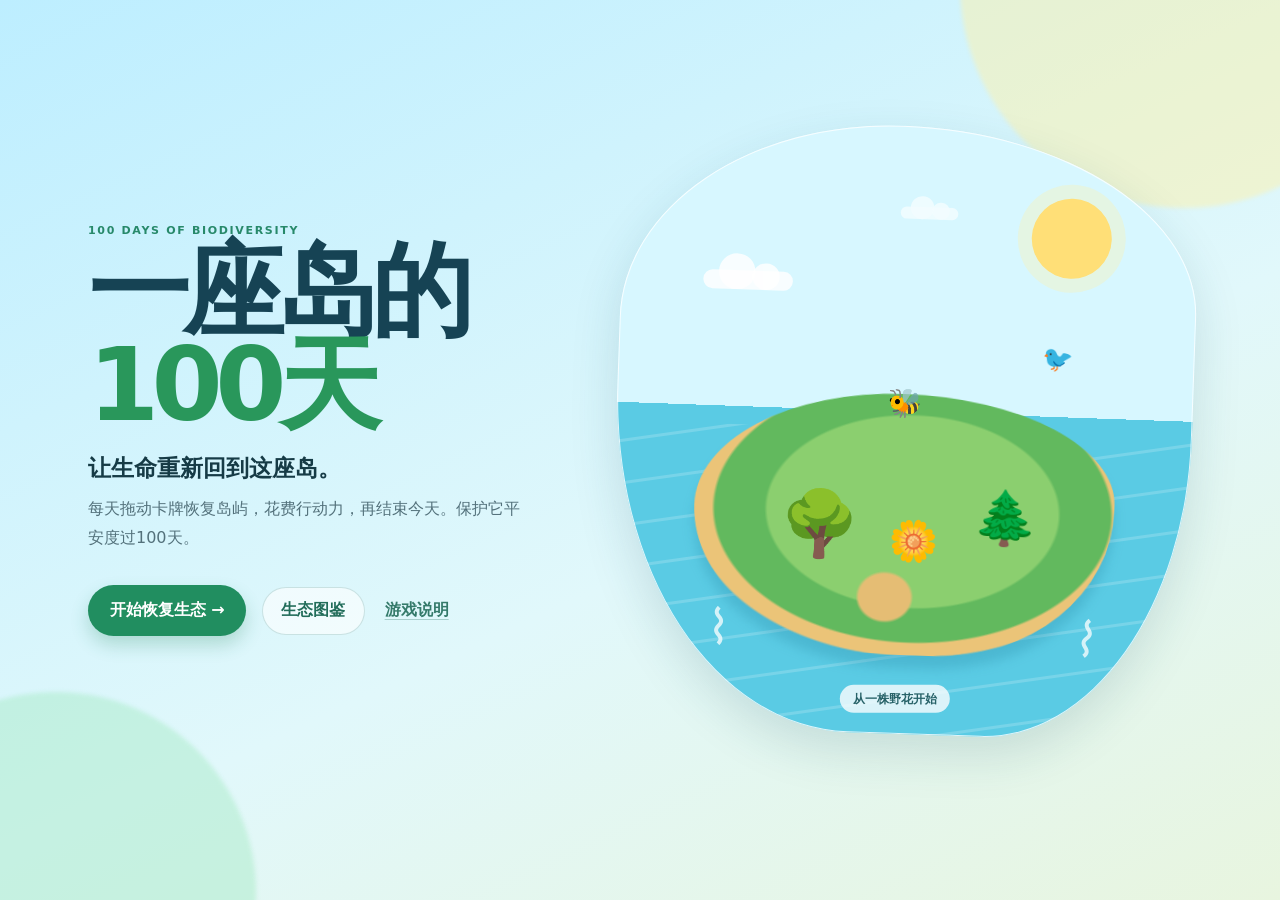
==== commit 9a0aeb64: "Make the full 100 days progress one day at a time" ====
--- a/index.html
+++ b/index.html
@@ -16,7 +16,7 @@
         <p class="eyebrow">100 DAYS OF BIODIVERSITY</p>
         <h1>一座岛的<br><em>100天</em></h1>
         <p class="tagline">让生命重新回到这座岛。</p>
-        <p class="start-intro">每回合拖动卡牌恢复岛屿，花费行动力，再结束回合。保护它平安度过100天。</p>
+        <p class="start-intro">每天拖动卡牌恢复岛屿，花费行动力，再结束今天。保护它平安度过100天。</p>
         <div class="start-actions">
           <button class="button primary large" data-action="start">开始恢复生态 <span>→</span></button>
           <button class="button ghost" data-action="open-codex">生态图鉴</button>
@@ -79,15 +79,15 @@
         <div class="action-heading">
           <div><p class="kicker">你现在要做的事</p><h2>把一张牌向上拖动并松手</h2></div>
           <div class="turn-controls">
-            <div class="energy-wrap"><small>本回合行动力</small><div class="energy-orb" title="每回合恢复；每张牌左上角写着消耗"><span>⚡</span><strong id="energy-current">3</strong><small>/ <b id="energy-max">3</b></small></div></div>
-            <button id="end-day-button" class="end-day-button" data-action="end-day">结束回合 <span>→</span></button>
+            <div class="energy-wrap"><small>今日行动力</small><div class="energy-orb" title="每天恢复；每张牌左上角写着消耗"><span>⚡</span><strong id="energy-current">3</strong><small>/ <b id="energy-max">3</b></small></div></div>
+            <button id="end-day-button" class="end-day-button" data-action="end-day">结束今天 <span>→</span></button>
           </div>
         </div>
         <div id="tutorial-coach" class="tutorial-coach" aria-live="polite"></div>
         <div id="play-drop-zone" class="play-drop-zone"><span>↑</span><b>松手使用卡牌</b></div>
         <div id="combo-banner" class="combo-banner" aria-live="polite"></div>
         <div id="action-cards" class="action-cards"></div>
-        <div class="deck-status"><span>▰ 抽牌堆 <b id="draw-count">0</b></span><span>▱ 弃牌堆 <b id="discard-count">0</b></span><span>每次出牌消耗生态能量；结束回合后推进工程并结算危机</span></div>
+        <div class="deck-status"><span>▰ 抽牌堆 <b id="draw-count">0</b></span><span>▱ 弃牌堆 <b id="discard-count">0</b></span><span>每次出牌消耗生态能量；结束今天后推进工程并结算危机</span></div>
       </section>
     </section>
 
--- a/style.css
+++ b/style.css
@@ -239,3 +239,42 @@
   .tutorial-coach { grid-template-columns: 34px 1fr; gap: .55rem; min-height: 82px; padding: .6rem; }.coach-number { width: 31px; height: 31px; }.coach-gesture, .coach-arrow { display: none; }.tutorial-coach h3 { font-size: .76rem; }.tutorial-coach p { font-size: .6rem; }
   .energy-wrap > small { display: none; }.recommend-ribbon { top: 70px; }.card-copy p { font-size: .62rem; }
 }
+
+/* Desktop viewport-fit layout: keep the overview and the complete hand visible together. */
+@media (min-width: 1051px) {
+  #app { padding: 8px 24px 14px; }
+  .game-header { min-height: 40px; }.round-button { width: 2rem; height: 2rem; }.day-meter { width: min(280px,28vw); }.progress-track { margin-top: .3rem; }
+  .metric-strip { gap: .55rem; margin: .42rem 0; }.metric-card { min-height: 46px; padding: .42rem .7rem; border-radius: 14px; }.metric-icon { width: 1.75rem; height: 1.75rem; }.metric-card small { font-size: .61rem; }.metric-card strong.quality-text { font-size: .82rem; }
+  .forecast-strip { gap: .5rem; margin: 0 0 .5rem; }.forecast-title, .forecast-card { min-height: 52px; border-radius: 12px; }.forecast-title { padding: .48rem .65rem; }.forecast-card { grid-template-columns: 29px 1fr 18px; padding: .38rem .5rem; }.forecast-icon { width: 27px; height: 27px; font-size: .95rem; }.forecast-card p { font-size: .54rem; }.forecast-card strong { font-size: .66rem; }
+  .island-layout { grid-template-columns: minmax(0,1.5fr) minmax(360px,.78fr); gap: .6rem; height: 260px; }.island-panel { min-height: 0; height: 260px; border-radius: 20px; }.island-toolbar { height: 38px; padding: .42rem .8rem; }.island-world.unified-world { height: 190px; }.island-legend { min-height: 31px; padding: .35rem .75rem; font-size: .61rem; }
+  .unified-island { width: 76%; height: 82%; bottom: 3%; left: 12%; border-width: 7px; }.unified-stream { font-size: clamp(3.4rem,6vw,5.4rem); }.unified-projects span { padding: .2rem .35rem; font-size: .47rem; }.unified-alerts span { padding: .2rem .34rem; font-size: .47rem; }
+  .ecosystem-sidebar { display: grid; grid-template-columns: minmax(165px,1.08fr) minmax(165px,.92fr); grid-template-rows: 1fr 1fr; gap: .45rem; height: 260px; }.ecosystem-sidebar .habitat-card { grid-row: 1 / 3; min-height: 0; padding: .65rem; overflow: hidden; }.ecosystem-sidebar .strategy-card, .ecosystem-sidebar .insight-card { min-height: 0; padding: .6rem; overflow: hidden; }.ecosystem-sidebar .mini-guide { display: none; }.card-heading h2 { font-size: .86rem; }.card-heading .kicker { font-size: .54rem; }.habitat-bars { gap: .3rem; margin-top: .45rem; }.habitat-row { grid-template-columns: 25px 1fr auto; gap: .35rem; padding: .2rem .28rem; }.habitat-symbol { width: 23px; height: 23px; font-size: .72rem !important; }.habitat-row b { font-size: .58rem; }.habitat-row small { font-size: .48rem; }.habitat-pips em { height: 11px; }.strategy-card > p:not(.kicker) { margin: .32rem 0; font-size: .57rem; line-height: 1.35; }.milestone-mini { gap: .17rem; }.milestone-mini span { font-size: .51rem; }.insight-card h2 { margin-bottom: .2rem; font-size: .74rem; }.insight-card p:not(.kicker) { font-size: .56rem; line-height: 1.35; }.network-chips { margin-top: .3rem; }.network-chips span { padding: .17rem .25rem; font-size: .48rem; }.no-network { margin-top: .28rem; font-size: .5rem; line-height: 1.3; }
+  .actions-section { margin-top: .5rem; padding: .58rem .72rem .55rem; border-radius: 18px; }.action-heading { margin-bottom: .35rem; }.action-heading h2 { font-size: .96rem; }.turn-controls { gap: .48rem; }.energy-orb { width: 62px; height: 39px; }.end-day-button { min-width: 105px; padding: .6rem .72rem; }
+  .tutorial-coach { grid-template-columns: 34px 1fr 72px; gap: .55rem; min-height: 55px; margin: 0 0 .42rem; padding: .38rem .62rem; border-radius: 12px; }.coach-number { width: 30px; height: 30px; font-size: .8rem; box-shadow: 0 0 0 3px rgba(240,193,78,.16); }.tutorial-coach h3 { margin: .06rem 0 .1rem; font-size: .74rem; }.tutorial-coach p { font-size: .57rem; line-height: 1.35; }.tutorial-coach small { font-size: .48rem; }.coach-gesture { width: 68px; height: 42px; }.coach-gesture span { font-size: 1.35rem; }.coach-gesture i { font-size: .92rem; }
+  .action-cards { grid-template-columns: repeat(5,minmax(0,1fr)); gap: .55rem; padding: .2rem .1rem .48rem; overflow: visible; }.action-card { min-height: 226px; padding: .5rem; border-radius: 13px; box-shadow: 0 5px 0 #c8d9ca,0 9px 17px rgba(36,84,77,.12),inset 0 0 0 1px rgba(45,112,94,.14); }.action-card.recommended { box-shadow: 0 5px 0 #d2a538,0 0 0 3px rgba(255,205,72,.26),0 12px 22px rgba(91,77,35,.16); }.card-art { height: 61px; border-radius: 8px; }.card-art span { font-size: 2rem; }.recommend-ribbon { top: 39px; padding: .17rem .4rem; font-size: .48rem; }.card-cost { top: 5px; left: 5px; width: 34px; height: 29px; font-size: .68rem; }.card-rarity { top: 7px; right: 6px; font-size: .44rem; }.card-copy { padding: .3rem .05rem 0; }.card-copy small { font-size: .48rem; }.card-copy h3 { min-height: auto; margin: .1rem 0 .2rem; font-size: .76rem; }.card-simple-effect { min-height: 32px; margin-bottom: .2rem; padding: .23rem .3rem; }.card-simple-effect em { font-size: .42rem; }.card-simple-effect b { font-size: .53rem; }.card-copy p { display: -webkit-box; min-height: 2.6em; margin: 0; overflow: hidden; font-size: .54rem; line-height: 1.3; -webkit-box-orient: vertical; -webkit-line-clamp: 2; }.card-target-hint { margin-top: .16rem; padding: .2rem .25rem; font-size: .48rem; }.drag-instruction { padding: .23rem; font-size: .47rem; }.drag-instruction span { font-size: .62rem; }.deck-status { margin-top: .28rem; font-size: .55rem; }
+  .play-drop-zone { top: 46px; padding: .45rem .75rem; }
+}
+
+@media (min-width: 1051px) and (max-height: 800px) {
+  .forecast-title, .forecast-card { min-height: 47px; }.forecast-card p { display: none; }
+  .island-layout, .island-panel { height: 228px; }.island-world.unified-world { height: 158px; }.ecosystem-sidebar { height: 228px; }.island-legend { min-height: 30px; }
+  .action-card { min-height: 205px; }.card-art { height: 52px; }.card-art span { font-size: 1.75rem; }.recommend-ribbon { top: 32px; }.card-copy p { display: none; }.card-simple-effect { min-height: 30px; }
+  .tutorial-coach { min-height: 49px; }.tutorial-coach p { white-space: nowrap; overflow: hidden; text-overflow: ellipsis; }.deck-status { margin-top: .2rem; }
+}
+
+/* Poker-card silhouette: a consistent 5:7 portrait rectangle on every screen. */
+.action-card { aspect-ratio: 5 / 7; min-height: 0; border-radius: 13px; }
+.action-card::before { position: absolute; z-index: 1; inset: 5px; content: ''; border: 1px solid rgba(54,126,103,.14); border-radius: 9px; pointer-events: none; }
+.status-card::before { border-color: rgba(139,79,53,.2); }
+@media (min-width: 1051px) {
+  .action-cards { grid-template-columns: repeat(5,clamp(142px,13vw,168px)); justify-content: center; }
+  .action-card { width: 100%; min-height: 0; }
+}
+@media (max-width: 1050px) {
+  .action-card { flex: 0 0 178px; width: 178px; min-height: 0; }
+  .card-art { height: 72px; }.card-art span { font-size: 2.15rem; }.recommend-ribbon { top: 48px; }
+  .card-copy { padding-top: .36rem; }.card-copy h3 { min-height: auto; font-size: .82rem; }.card-copy p { display: -webkit-box; min-height: 2.7em; overflow: hidden; -webkit-box-orient: vertical; -webkit-line-clamp: 2; }
+}
+@media (max-width: 600px) {
+  .action-card { flex-basis: 172px; width: 172px; }.card-art { height: 69px; }.recommend-ribbon { top: 46px; }
+}
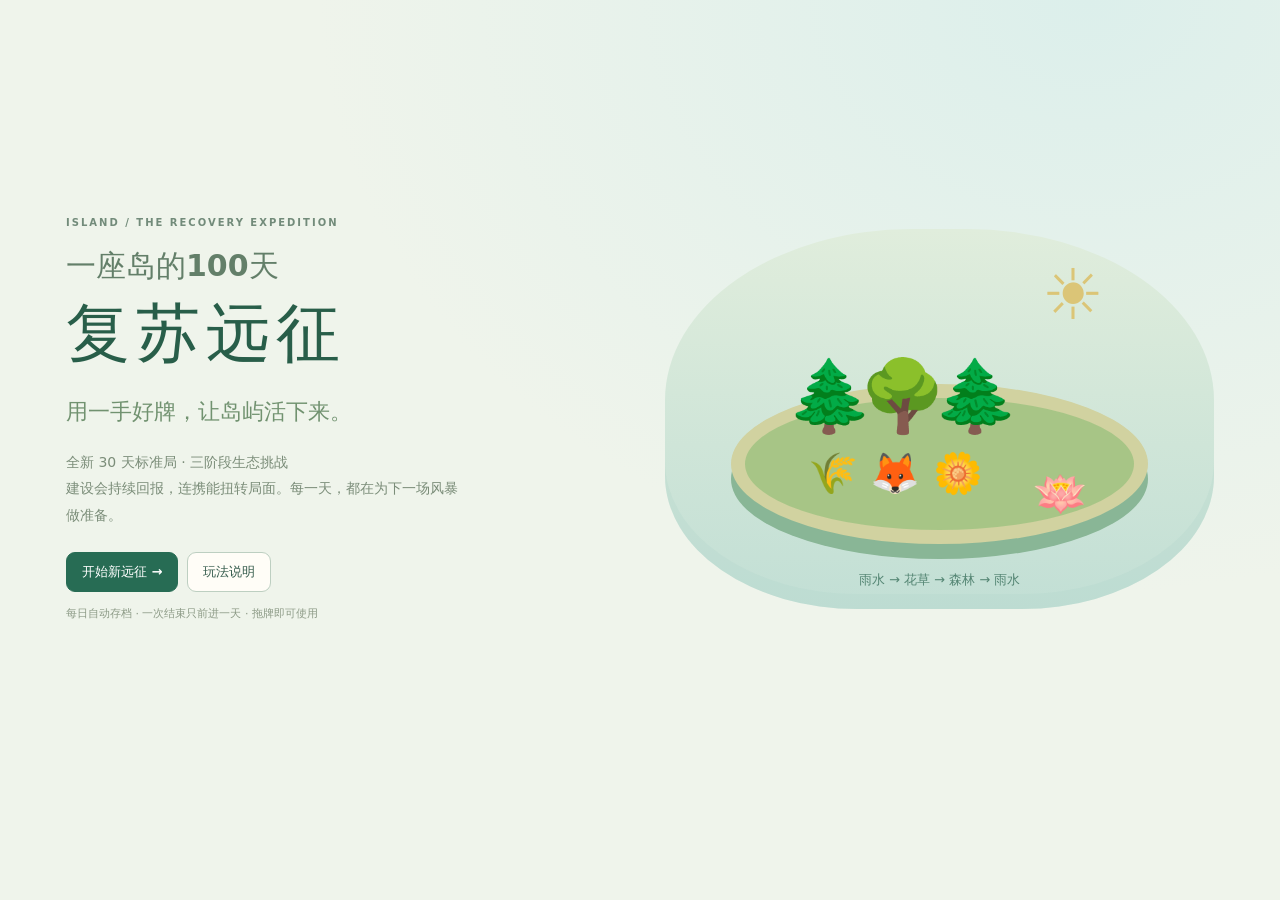
==== commit d3f84ea4: "Rebuild gameplay as a strategic ecological card expedition" ====
--- a/index.html
+++ b/index.html
@@ -1,105 +1,49 @@
 <!doctype html>
 <html lang="zh-CN">
 <head>
-  <meta charset="UTF-8" />
-  <meta name="viewport" content="width=device-width, initial-scale=1.0, viewport-fit=cover" />
-  <meta name="theme-color" content="#0c7db7" />
-  <title>一座岛的100天 · 100 Days of Biodiversity</title>
-  <link rel="stylesheet" href="style.css" />
+  <meta charset="UTF-8">
+  <meta name="viewport" content="width=device-width, initial-scale=1, viewport-fit=cover">
+  <meta name="theme-color" content="#edf3e9">
+  <title>一座岛的100天 · 复苏远征</title>
+  <link rel="stylesheet" href="style.css?v=3">
 </head>
 <body>
-  <div class="sky-glow glow-one"></div>
-  <div class="sky-glow glow-two"></div>
   <main id="app">
-    <section id="start-screen" class="start-screen screen">
-      <div class="start-copy">
-        <p class="eyebrow">100 DAYS OF BIODIVERSITY</p>
-        <h1>一座岛的<br><em>100天</em></h1>
-        <p class="tagline">让生命重新回到这座岛。</p>
-        <p class="start-intro">每天拖动卡牌恢复岛屿，花费行动力，再结束今天。保护它平安度过100天。</p>
-        <div class="start-actions">
-          <button class="button primary large" data-action="start">开始恢复生态 <span>→</span></button>
-          <button class="button ghost" data-action="open-codex">生态图鉴</button>
-          <button class="text-button" data-action="open-guide">游戏说明</button>
-        </div>
+    <section id="start-screen" class="screen start-screen">
+      <div class="start-copy"><p class="eyebrow">ISLAND / THE RECOVERY EXPEDITION</p>
+        <h1>一座岛的100天<span>复苏远征</span></h1>
+        <p class="tagline">用一手好牌，让岛屿活下来。</p>
+        <p class="start-intro">全新 30 天标准局 · 三阶段生态挑战<br>建设会持续回报，连携能扭转局面。每一天，都在为下一场风暴做准备。</p>
+        <div class="start-actions"><button class="button primary" data-action="continue" hidden>继续远征</button><button class="button primary" data-action="start">开始新远征 →</button><button class="button" data-action="guide">玩法说明</button></div>
+        <p class="start-note">每日自动存档 · 一次结束只前进一天 · 拖牌即可使用</p>
       </div>
-      <div class="cover-art" aria-label="一座正在复苏的卡通岛屿">
-        <div class="cover-sun"></div><div class="cover-cloud cloud-a"></div><div class="cover-cloud cloud-b"></div>
-        <div class="cover-sea"></div><div class="cover-island"></div>
-        <span class="cover-tree tree-one">🌳</span><span class="cover-tree tree-two">🌲</span>
-        <span class="cover-flower">🌼</span><span class="cover-bee">🐝</span><span class="cover-bird">🐦</span>
-        <span class="cover-wave wave-a">⌇</span><span class="cover-wave wave-b">⌇</span>
-        <p class="cover-caption">从一株野花开始</p>
+      <div class="cover-art"><span class="cover-sun">☀</span><div class="cover-land"></div><div class="cover-trees">🌲 🌳 🌲</div><div class="cover-life">🌾 🦊 🌼</div><span class="cover-water">🪷</span><p>雨水 → 花草 → 森林 → 雨水</p></div>
+    </section>
+    <section id="game-screen" class="screen hidden">
+      <header class="game-header"><div><span class="eyebrow">ISLAND / 03</span><h1>复苏远征</h1></div><div class="day-meter"><strong id="day-label"></strong><small id="act-label"></small><div class="progress-track"><i id="day-progress"></i></div></div><nav><button class="button small" data-action="deck">牌组</button><button class="button small" data-action="guide">规则</button><button class="button small" data-action="restart">重开</button></nav></header>
+      <section class="metric-strip" aria-label="远征资源">
+        <article><span>♥</span><div><small>岛屿生命</small><strong id="hp-value"></strong></div><i id="hp-fill"></i></article>
+        <article><span>🛡</span><div><small>临时护盾 · 今晚消耗</small><strong id="block-value"></strong></div></article>
+        <article><span>🌱</span><div><small>种子 · 建设消耗2</small><strong id="seeds-value"></strong></div></article>
+        <article><span>✦</span><div><small>研究 · 胜利需要24</small><strong id="research-value"></strong></div></article>
+      </section>
+      <div class="board-layout">
+        <section class="island-panel"><div class="panel-heading"><strong>一座持续生长的岛</strong><small>生境独立成长 · 不会相互覆盖</small></div><div id="island-world" class="island-world" role="img" aria-label="生态岛屿"></div><div id="habitat-bars" class="habitat-bars"></div></section>
+        <section class="planning-panel"><div class="panel-heading"><strong>今晚的挑战</strong><small>每天结束时结算</small></div><div id="forecast-strip"></div><div id="defense-preview"></div><div id="objective-strip"></div></section>
       </div>
+      <section class="actions-section"><div class="action-heading"><div><strong>你的手牌</strong><small>向上拖动 72 像素后松手 · 每晚最多保留1张</small></div><div class="turn-controls"><span class="energy-orb">⚡ <b id="energy-value"></b></span><button class="button small" data-action="guard" id="guard-button" title="无需卡牌，1行动力换3护盾">巡护 · 1⚡</button><button class="button small" data-action="swap" id="swap-button" title="每天一次，保留的卡牌不会被换掉">换牌 · 1⚡</button><button class="button primary" data-action="end-day" id="end-day-button">结束今天 →</button></div></div>
+        <div id="combo-strip" class="combo-strip"></div>
+        <div id="action-cards" class="action-cards"></div>
+        <footer class="hand-footer"><span id="deck-counts"></span><span id="daily-hint"></span></footer>
+      </section>
+      <div id="last-log" class="last-log" role="status"></div>
     </section>
-
-    <section id="game-screen" class="game-screen screen hidden" aria-live="polite">
-      <header class="game-header">
-        <button class="brand" data-action="show-guide" title="查看游戏说明"><span>◒</span> 一座岛的100天</button>
-        <div class="day-meter">
-          <span id="day-label">第 1 / 100 天</span>
-          <div class="progress-track"><i id="day-progress"></i></div>
-        </div>
-        <div class="header-tools">
-          <button class="round-button" data-action="open-codex" title="生态图鉴" aria-label="生态图鉴">▤</button>
-          <button class="round-button" data-action="open-network" title="生态网络" aria-label="生态网络">⌘</button>
-          <button class="round-button subtle" data-action="restart" title="重新开始" aria-label="重新开始">↻</button>
-        </div>
-      </header>
-
-      <section class="metric-strip" aria-label="核心生态指标">
-        <article class="metric-card biodiversity"><span class="metric-icon">✦</span><div><small>生物多样性</small><strong id="metric-biodiversity">9</strong></div></article>
-        <article class="metric-card stability"><span class="metric-icon">◌</span><div><small>生态稳定性</small><strong id="metric-stability">28</strong></div></article>
-        <article class="metric-card habitat"><span class="metric-icon">⌂</span><div><small>栖息地完整度</small><strong id="metric-habitat">16</strong></div></article>
-        <article class="metric-card chain"><span class="metric-icon">↝</span><div><small>食物链</small><strong id="metric-food-chain">3</strong></div></article>
-      </section>
-
-      <section id="forecast-strip" class="forecast-strip" aria-label="未来生态危机"></section>
-
-      <section class="island-layout">
-        <div class="island-panel">
-          <div class="island-toolbar"><span id="stage-label" class="stage-pill">恢复初期</span><span id="scene-caption">荒岛正在等待第一株新芽。</span></div>
-          <div id="island-world" class="island-world" role="img" aria-label="岛屿生态景观"></div>
-          <div id="island-legend" class="island-legend"></div>
-        </div>
-        <aside class="ecosystem-sidebar">
-          <section class="sidebar-card habitat-card">
-            <div class="card-heading"><div><p class="kicker">生态体征</p><h2>栖息地状态</h2></div><span>实时</span></div>
-            <div id="habitat-bars" class="habitat-bars"></div>
-          </section>
-          <section id="strategy-card" class="sidebar-card strategy-card"></section>
-          <section id="insight-card" class="sidebar-card insight-card"></section>
-          <section class="sidebar-card mini-guide">
-            <span class="mini-guide-icon">✣</span><p>均衡比堆高单一物种更重要。点击 <b>生态网络</b> 随时查看关系。</p>
-          </section>
-        </aside>
-      </section>
-
-      <section class="actions-section">
-        <div class="action-heading">
-          <div><p class="kicker">你现在要做的事</p><h2>把一张牌向上拖动并松手</h2></div>
-          <div class="turn-controls">
-            <div class="energy-wrap"><small>今日行动力</small><div class="energy-orb" title="每天恢复；每张牌左上角写着消耗"><span>⚡</span><strong id="energy-current">3</strong><small>/ <b id="energy-max">3</b></small></div></div>
-            <button id="end-day-button" class="end-day-button" data-action="end-day">结束今天 <span>→</span></button>
-          </div>
-        </div>
-        <div id="tutorial-coach" class="tutorial-coach" aria-live="polite"></div>
-        <div id="play-drop-zone" class="play-drop-zone"><span>↑</span><b>松手使用卡牌</b></div>
-        <div id="combo-banner" class="combo-banner" aria-live="polite"></div>
-        <div id="action-cards" class="action-cards"></div>
-        <div class="deck-status"><span>▰ 抽牌堆 <b id="draw-count">0</b></span><span>▱ 弃牌堆 <b id="discard-count">0</b></span><span>每次出牌消耗生态能量；结束今天后推进工程并结算危机</span></div>
-      </section>
-    </section>
-
-    <section id="results-screen" class="results-screen screen hidden"></section>
+    <section id="results-screen" class="screen hidden"></section>
   </main>
-  <div id="modal-root" class="modal-root" aria-live="assertive"></div>
+  <div id="play-drop-zone" class="play-drop-zone">↑ 继续向上拖动</div>
+  <div id="combo-banner" class="combo-banner" role="status">生态连携 · 护盾与研究提升</div>
+  <div id="modal-root" class="modal-root"></div>
   <div id="toast" class="toast" role="status"></div>
-
-  <script src="js/data.js" defer></script>
-  <script src="js/ecosystem.js" defer></script>
-  <script src="js/audio.js" defer></script>
-  <script src="js/ui.js" defer></script>
-  <script src="js/main.js" defer></script>
+  <script src="js/data.js?v=3" defer></script><script src="js/ecosystem.js?v=3" defer></script><script src="js/audio.js" defer></script><script src="js/ui.js?v=3" defer></script><script src="js/main.js?v=3" defer></script>
 </body>
 </html>
--- a/style.css
+++ b/style.css
@@ -1,280 +1,20 @@
-:root {
-  --ink: #163b46;
-  --muted: #66808a;
-  --paper: #f6fbf5;
-  --sea: #58cae4;
-  --sea-deep: #138ab8;
-  --leaf: #2c9b5d;
-  --leaf-dark: #146642;
-  --sun: #f8c75b;
-  --coral: #f27d68;
-  --shadow: 0 18px 48px rgba(20, 83, 96, .15);
-  font-family: ui-rounded, "Microsoft YaHei", "PingFang SC", system-ui, sans-serif;
-  color: var(--ink);
-  background: #bdeeff;
-}
-* { box-sizing: border-box; }
-body { margin: 0; min-width: 320px; min-height: 100vh; overflow-x: hidden; background: linear-gradient(155deg, #bdeeff 0%, #e1f8fb 58%, #e8f5df 100%); }
-button { font: inherit; color: inherit; cursor: pointer; }
-.hidden { display: none !important; }
-.sky-glow { position: fixed; border-radius: 50%; filter: blur(2px); opacity: .48; pointer-events: none; }
-.glow-one { width: 28rem; height: 28rem; top: -15rem; right: -8rem; background: #fff1a8; }
-.glow-two { width: 25rem; height: 25rem; bottom: -12rem; left: -9rem; background: #a8ebc6; }
-#app { position: relative; z-index: 1; max-width: 1440px; min-height: 100vh; margin: 0 auto; padding: 22px 34px 34px; }
-.screen { animation: screen-in .45s ease both; }
-@keyframes screen-in { from { opacity: 0; transform: translateY(9px); } to { opacity: 1; transform: translateY(0); } }
-
-/* Landing */
-.start-screen { min-height: calc(100vh - 56px); display: grid; grid-template-columns: minmax(330px, .91fr) minmax(430px, 1.09fr); align-items: center; gap: 3rem; padding: clamp(2.5rem, 7vh, 6rem) clamp(0rem, 5vw, 5rem); }
-.eyebrow, .kicker { margin: 0 0 .45rem; color: #27896a; font-size: .69rem; letter-spacing: .15em; font-weight: 800; text-transform: uppercase; }
-.start-copy h1 { margin: 0; max-width: 7ch; font-size: clamp(3.9rem, 8vw, 7.7rem); line-height: .92; letter-spacing: -.075em; color: #164354; }
-.start-copy h1 em { color: #29975b; font-style: normal; }
-.tagline { margin: 1.3rem 0 .7rem; font-weight: 800; font-size: clamp(1.13rem, 2vw, 1.45rem); }
-.start-intro { max-width: 27rem; margin: 0; color: #53717b; line-height: 1.8; font-size: 1rem; }
-.start-actions { display: flex; align-items: center; flex-wrap: wrap; gap: .75rem 1rem; margin-top: 2rem; }
-.button { border: 0; border-radius: 100px; padding: .78rem 1.14rem; font-weight: 800; transition: transform .2s, box-shadow .2s, background .2s; }
-.button:hover, .round-button:hover, .action-card:hover { transform: translateY(-3px); }
-.button:active, .round-button:active, .action-card:active { transform: translateY(0); }
-.button.primary { background: #218e60; color: white; box-shadow: 0 9px 18px rgba(29, 129, 83, .24); }
-.button.primary:hover { background: #12764b; box-shadow: 0 13px 24px rgba(29, 129, 83, .27); }
-.button.large { padding: .95rem 1.35rem; font-size: 1rem; }
-.button.ghost { background: rgba(255,255,255,.6); border: 1px solid rgba(29, 110, 107, .19); color: #226d5a; }
-.button.full { width: 100%; margin-top: 1rem; }
-.text-button { padding: .6rem .25rem; border: 0; color: #347a6a; font-weight: 800; background: transparent; text-decoration: underline; text-decoration-color: rgba(52,122,106,.32); text-underline-offset: 4px; }
-.cover-art { height: min(38rem, 70vh); min-height: 28rem; position: relative; overflow: hidden; border-radius: 48% 52% 35% 42% / 33% 30% 50% 56%; background: linear-gradient(180deg, #d7f7ff 0 47%, #5acbe4 47%); box-shadow: var(--shadow), inset 0 0 0 1px rgba(255,255,255,.8); transform: rotate(2deg); }
-.cover-sea { position: absolute; inset: 50% 0 0; background: repeating-linear-gradient(170deg, transparent 0 19px, rgba(255,255,255,.18) 20px 22px, transparent 23px 42px); animation: water-shift 7s linear infinite; }
-.cover-island { position: absolute; width: 73%; height: 43%; bottom: 13%; left: 14%; border-radius: 49% 51% 42% 47% / 45% 40% 58% 55%; background: radial-gradient(ellipse at 46% 78%, #e5bd74 0 8%, transparent 9%), radial-gradient(ellipse at 52% 45%, #8bcf6f 0 47%, #62b95e 48% 64%, #ebc478 65% 71%, transparent 72%); filter: drop-shadow(0 13px 6px rgba(13,104,137,.2)); }
-.cover-sun { position: absolute; width: 5rem; height: 5rem; right: 15%; top: 11%; border-radius: 50%; background: #ffdf77; box-shadow: 0 0 0 14px rgba(255,239,165,.31); }
-.cover-cloud { position: absolute; width: 8rem; height: 1.7rem; border-radius: 2rem; background: rgba(255,255,255,.82); }
-.cover-cloud::before, .cover-cloud::after { position: absolute; content: ''; border-radius: 50%; background: inherit; }
-.cover-cloud::before { width: 3.2rem; height: 3.2rem; bottom: 0; left: 1.4rem; }.cover-cloud::after { width: 2.4rem; height: 2.4rem; bottom: 0; right: 1.2rem; }
-.cloud-a { top: 24%; left: 11%; transform: scale(.7); }.cloud-b { top: 12%; left: 42%; transform: scale(.45); opacity: .7; }
-.cover-tree, .cover-flower, .cover-bee, .cover-bird, .cover-wave { position: absolute; z-index: 2; }.cover-tree { font-size: clamp(3rem, 5vw, 5rem); bottom: 28%; }.tree-one { left: 29%; }.tree-two { right: 25%; bottom: 30%; transform: scale(.82); }.cover-flower { font-size: 2.5rem; bottom: 28%; left: 48%; }.cover-bee { font-size: 1.75rem; left: 47%; top: 43%; animation: bob 2s ease-in-out infinite; }.cover-bird { right: 21%; top: 35%; font-size: 1.55rem; animation: fly 6s ease-in-out infinite; }.cover-wave { bottom: 12%; color: white; font-size: 3rem; opacity: .75; }.wave-a { left: 17%; }.wave-b { right: 15%; transform: rotate(8deg); }.cover-caption { position: absolute; left: 50%; bottom: 3.5%; transform: translateX(-50%) rotate(-2deg); margin: 0; padding: .35rem .8rem; border-radius: 50px; color: #276268; background: rgba(255,255,255,.78); white-space: nowrap; font-size: .75rem; font-weight: 800; }
-
-/* Main game frame */
-.game-screen { max-width: 1320px; margin: 0 auto; }
-.game-header { min-height: 54px; display: grid; grid-template-columns: 1fr auto 1fr; align-items: center; gap: 1rem; }
-.brand { justify-self: start; border: 0; background: transparent; color: #27616d; font-size: .84rem; font-weight: 900; }.brand span { display: inline-grid; place-items: center; width: 1.55rem; height: 1.55rem; margin-right: .25rem; border-radius: 50%; color: white; background: #249d68; }
-.day-meter { width: min(300px, 30vw); text-align: center; color: #3a6c73; font-size: .77rem; font-weight: 900; letter-spacing: .06em; }.progress-track { height: 6px; margin-top: .45rem; overflow: hidden; border-radius: 99px; background: rgba(27,117,128,.12); }.progress-track i { display: block; height: 100%; border-radius: inherit; background: linear-gradient(90deg, #44bd72, #d9c957); transition: width .45s ease; }
-.header-tools { display: flex; justify-content: flex-end; gap: .45rem; }.round-button { display: inline-grid; width: 2.3rem; height: 2.3rem; place-items: center; border: 1px solid rgba(48,125,130,.16); border-radius: 50%; background: rgba(255,255,255,.63); color: #2d706e; font-weight: 900; box-shadow: 0 4px 12px rgba(48,125,130,.07); transition: transform .2s, background .2s; }.round-button.subtle { color: #7e9898; }
-.metric-strip { display: grid; grid-template-columns: repeat(4, 1fr); gap: .7rem; margin: 1rem 0; }.metric-card { display: flex; align-items: center; gap: .75rem; padding: .72rem .85rem; border: 1px solid rgba(37,112,110,.12); border-radius: 17px; background: rgba(255,255,255,.64); box-shadow: 0 7px 18px rgba(37,112,110,.05); }.metric-icon { display: grid; width: 2rem; height: 2rem; place-items: center; border-radius: 10px; font-size: 1.05rem; }.metric-card small { display: block; color: #718a91; font-size: .67rem; font-weight: 800; }.metric-card strong { display: block; min-width: 1.2rem; color: #285664; font-size: 1.25rem; line-height: 1.05; }.biodiversity .metric-icon { color: #ea8b54; background: #fff0e6; }.stability .metric-icon { color: #6182e2; background: #ebefff; }.habitat .metric-icon { color: #3eaa6e; background: #e6f8e9; }.chain .metric-icon { color: #ae7ac6; background: #f7eafb; }.number-pop { animation: number-pop .28s ease; } @keyframes number-pop { 50% { transform: scale(1.22); color: #198c61; } }
-.island-layout { display: grid; grid-template-columns: minmax(0, 1.65fr) minmax(250px, .65fr); gap: .9rem; align-items: stretch; }.island-panel { min-height: 440px; overflow: hidden; border: 1px solid rgba(22,123,137,.18); border-radius: 26px; background: #5ccce4; box-shadow: var(--shadow); }.island-toolbar { position: relative; z-index: 4; display: flex; justify-content: space-between; align-items: center; gap: 1rem; height: 48px; padding: .65rem 1rem; color: #28636e; background: rgba(255,255,255,.75); font-size: .77rem; font-weight: 700; }.stage-pill { padding: .32rem .63rem; border-radius: 100px; color: #206c4e; background: #e4f6e6; white-space: nowrap; }
-.island-world { position: relative; height: 355px; overflow: hidden; background: linear-gradient(180deg, #b6eef3 0%, #78d9e9 42%, #42bcd8 100%); }.sea-layer { position: absolute; inset: 0; background: repeating-linear-gradient(167deg, transparent 0 28px, rgba(255,255,255,.16) 29px 31px, transparent 32px 51px); animation: water-shift 11s linear infinite; }.sun-reflection { position: absolute; width: 26%; height: 105%; top: -16%; left: 10%; opacity: .22; transform: rotate(25deg); background: linear-gradient(90deg, transparent, #fff 45%, transparent); }.island-base { --land-hue: 70; --land-light: 48%; position: absolute; z-index: 2; width: 81%; height: 78%; bottom: 4%; left: 9.5%; overflow: hidden; border-radius: 49% 51% 44% 50% / 48% 40% 60% 52%; background: radial-gradient(ellipse at 41% 77%, #f0c779 0 7%, transparent 8%), radial-gradient(ellipse at 28% 61%, rgba(117,169,66,.18) 0 7%, transparent 8%), hsl(var(--land-hue) 43% var(--land-light)); box-shadow: inset 0 -15px 0 rgba(122,113,35,.07), 0 12px 8px rgba(0,99,126,.17); transition: background .65s ease; }.island-base::before { content: ''; position: absolute; inset: 8% 7%; border: 1px solid rgba(255,255,255,.19); border-radius: inherit; transform: rotate(-7deg); }.shore { position: absolute; z-index: 1; height: 16%; border: 6px solid #e7be71; border-bottom: 0; border-radius: 50% 50% 0 0; opacity: .75; }.shore-one { width: 35%; left: 4%; bottom: 0; transform: rotate(9deg); }.shore-two { width: 25%; right: 7%; bottom: -4%; transform: rotate(-15deg); }.wetland-pool { position: absolute; width: calc(15% + var(--wetland-size) * .25%); height: calc(10% + var(--wetland-size) * .14%); right: 11%; bottom: 16%; overflow: hidden; border: 5px solid #77bc69; border-radius: 48% 52% 42% 58%; background: #66cfe0; box-shadow: inset 0 8px 0 rgba(255,255,255,.15); }.wetland-pool i { position: absolute; width: 25%; height: 45%; right: 22%; bottom: -13%; border-radius: 50%; background: #54a94c; }.wetland-pool b { position: absolute; top: 20%; left: 22%; color: #efffff; font-size: .9rem; font-weight: 900; }.stream-path { position: absolute; z-index: 1; top: 1%; right: 30%; color: #75dce8; font-size: 4rem; font-weight: 900; transform: rotate(35deg); text-shadow: 1px 1px #5bafcb; }.scene-token { position: absolute; z-index: 3; display: inline-block; user-select: none; transform-origin: 50% 100%; }.grass { font-size: clamp(1rem, 2vw, 1.55rem); filter: saturate(1.1); }.shrub { font-size: clamp(1.3rem, 2.7vw, 2rem); }.tree { font-size: clamp(2.2rem, 4.5vw, 3.8rem); animation: sway 3.8s ease-in-out infinite alternate; }.flower { font-size: clamp(1.1rem, 2.2vw, 1.65rem); animation: bloom .5s ease both; }.aquatic { font-size: 1.55rem; }.creature { z-index: 5; font-size: clamp(1.15rem, 2.5vw, 1.85rem); filter: drop-shadow(0 3px 2px rgba(32,70,48,.15)); animation: creature-bob 2.4s ease-in-out infinite; }.bee, .butterfly, .dragonfly { animation: bob 2s ease-in-out infinite; }.waterbird { bottom: 23%; }.owl { filter: drop-shadow(0 2px 6px rgba(40,47,87,.4)); }.smog { position: absolute; z-index: 6; color: rgba(90,96,87,.56); font-size: 2.7rem; animation: smoke 5s ease-in-out infinite; }.smog-one { top: 8%; left: 35%; }.smog-two { top: 16%; left: 45%; animation-delay: 1s; }.flying-bird { position: absolute; z-index: 3; color: rgba(35,111,130,.73); font-size: 1.5rem; font-weight: 900; animation: fly 10s linear infinite; }.bird-one { top: 19%; left: 8%; }.bird-two { top: 28%; left: -6%; animation-delay: 4s; animation-duration: 13s; }.island-vignette { position: absolute; inset: 0; z-index: 8; pointer-events: none; box-shadow: inset 0 0 55px rgba(8,95,119,.16); }.island-legend { display: flex; flex-wrap: wrap; gap: .5rem; align-items: center; min-height: 38px; padding: .55rem 1rem; color: #4d7377; background: rgba(255,255,255,.87); font-size: .72rem; font-weight: 700; }.island-legend b { color: #22935d; }.legend-dot { width: 3px; height: 3px; border-radius: 50%; background: #a2b9ba; }
-.ecosystem-sidebar { display: flex; flex-direction: column; gap: .8rem; }.sidebar-card { border: 1px solid rgba(37,112,110,.12); border-radius: 20px; background: rgba(255,255,255,.69); box-shadow: 0 8px 25px rgba(37,112,110,.07); }.habitat-card { padding: 1rem; }.card-heading { display: flex; align-items: flex-start; justify-content: space-between; gap: .5rem; }.card-heading h2, .action-heading h2 { margin: 0; color: #275764; font-size: 1.05rem; }.card-heading > span { padding: .21rem .38rem; border-radius: 6px; color: #2b9874; background: #e8f8ee; font-size: .6rem; font-weight: 900; }.habitat-bars { display: grid; gap: .8rem; margin-top: 1.15rem; }.habitat-row { display: grid; grid-template-columns: 22px 1fr; gap: .35rem; align-items: center; }.habitat-row > span { font-size: 1rem; }.bar-label { display: flex; justify-content: space-between; margin-bottom: .25rem; color: #648087; font-size: .65rem; }.bar-label b { font-weight: 800; }.bar-label em { color: #286f68; font-style: normal; font-weight: 900; }.bar-track { height: 7px; overflow: hidden; border-radius: 20px; background: #e8f1ed; }.bar-track i { display: block; height: 100%; border-radius: inherit; transition: width .45s ease; }.bar-track .green { background: #62ba67; }.bar-track .forest { background: #267b4f; }.bar-track .water { background: #52bfc9; }.bar-track .blue { background: #548fe2; }.insight-card { display: flex; flex: 1; gap: .75rem; padding: 1rem; }.insight-icon { display: grid; flex: 0 0 2.25rem; height: 2.25rem; place-items: center; border-radius: 12px; color: #3c9971; background: #e7f7e8; font-size: 1.1rem; }.insight-icon.is-event { color: #c66852; background: #fff0e7; }.insight-icon.is-choice { color: #7472bd; background: #efefff; }.insight-card h3 { margin: 0 0 .22rem; color: #315d64; font-size: .88rem; }.insight-card p:not(.kicker) { margin: 0; color: #637f84; font-size: .72rem; line-height: 1.55; }.mini-guide { display: flex; gap: .5rem; align-items: flex-start; padding: .75rem .8rem; color: #58747b; background: rgba(237,252,243,.75); font-size: .68rem; line-height: 1.55; }.mini-guide p { margin: 0; }.mini-guide b { color: #29866d; }.mini-guide-icon { color: #2a9f66; font-size: 1rem; }
-
-/* Action cards */
-.actions-section { margin-top: 1rem; padding: 1.05rem; border: 1px solid rgba(35,121,124,.13); border-radius: 23px; background: rgba(255,255,255,.58); box-shadow: 0 10px 28px rgba(37,112,110,.07); }.action-heading { display: flex; justify-content: space-between; align-items: end; gap: 1rem; margin-bottom: .8rem; }.action-heading h2 { font-size: 1.18rem; }.action-heading > p { max-width: 24rem; margin: 0; color: #6b8589; font-size: .7rem; text-align: right; }.action-cards { display: grid; grid-template-columns: repeat(3, 1fr); gap: .75rem; }.action-card { display: block; min-height: 194px; position: relative; overflow: hidden; padding: .85rem; border: 1px solid rgba(37,112,110,.13); border-radius: 18px; color: #285b63; text-align: left; background: rgba(255,255,255,.85); box-shadow: 0 6px 15px rgba(37,112,110,.06); transition: transform .2s, box-shadow .2s, border .2s; }.action-card:hover { border-color: rgba(30,143,99,.42); box-shadow: 0 12px 25px rgba(37,112,110,.13); }.action-card::after { position: absolute; width: 90px; height: 90px; right: -38px; bottom: -45px; content: ''; border-radius: 50%; background: rgba(99,198,135,.10); }.action-1::after { background: rgba(78,184,210,.11); }.action-2::after { background: rgba(247,193,99,.13); }.card-top { display: flex; align-items: center; justify-content: space-between; }.card-icon { display: grid; width: 2.45rem; height: 2.45rem; place-items: center; border-radius: 12px; background: #eaf8ec; font-size: 1.3rem; }.action-1 .card-icon { background: #e7f7fb; }.action-2 .card-icon { background: #fff5e0; }.card-arrow { color: #6aa793; font-size: 1.1rem; font-weight: 900; }.card-title { display: block; margin-top: .55rem; color: #225867; font-size: .94rem; font-weight: 900; }.card-description { display: block; min-height: 2.6em; margin-top: .2rem; color: #6f8589; font-size: .68rem; line-height: 1.35; }.effects { display: flex; flex-wrap: wrap; gap: .25rem; margin-top: .6rem; }.effect { display: inline-block; padding: .20rem .36rem; border-radius: 6px; color: #228155; background: #e8f8ec; font-size: .6rem; font-weight: 900; }.effect.negative { color: #c65d55; background: #ffebe6; }.card-reason { position: relative; z-index: 1; display: block; margin-top: .6rem; padding-top: .55rem; border-top: 1px dashed rgba(78,129,123,.16); color: #678187; font-size: .6rem; line-height: 1.4; }
-
-/* Dialogs */
-.modal-root { position: fixed; z-index: 50; inset: 0; pointer-events: none; }.modal-backdrop { display: grid; place-items: center; min-height: 100%; padding: 1rem; pointer-events: auto; background: rgba(12,56,65,.36); backdrop-filter: blur(5px); animation: fade .2s ease both; }.modal { position: relative; width: min(520px, 100%); max-height: min(88vh, 760px); overflow: auto; padding: 1.45rem; border: 1px solid rgba(255,255,255,.76); border-radius: 25px; background: #fbfef8; box-shadow: 0 24px 80px rgba(12,57,65,.28); animation: modal-in .25s ease both; }.wide-modal { width: min(880px, 100%); }.network-modal { width: min(760px, 100%); }.modal-header { padding-right: 2.5rem; }.modal-header h2 { margin: 0; color: #295561; font-size: 1.45rem; }.modal-close { position: absolute; top: 1rem; right: 1rem; display: grid; width: 2rem; height: 2rem; place-items: center; border: 0; border-radius: 50%; color: #66878b; background: #edf5ee; font-size: 1.4rem; line-height: 1; }.guide-content { display: grid; gap: .85rem; margin-top: 1.2rem; }.guide-step { display: grid; grid-template-columns: 31px 1fr; gap: .65rem; align-items: start; }.guide-step > b { display: grid; width: 27px; height: 27px; place-items: center; border-radius: 50%; color: #238653; background: #e2f6e7; font-size: .75rem; }.guide-step h3 { margin: .05rem 0 .15rem; font-size: .88rem; }.guide-step p { margin: 0; color: #688187; font-size: .76rem; line-height: 1.55; }.codex-summary { display: flex; align-items: center; justify-content: space-between; gap: 1rem; margin: 1rem 0; padding: .6rem .75rem; border-radius: 12px; color: #618088; background: #f0f8f0; font-size: .74rem; }.codex-summary span { color: #247a55; font-weight: 800; }.codex-summary b { font-size: 1rem; }.codex-summary p { margin: 0; }.codex-layout { display: grid; grid-template-columns: 1fr 1.15fr; gap: 1rem; }.species-grid { display: grid; grid-template-columns: repeat(3, 1fr); gap: .42rem; align-content: start; }.species-tile { min-height: 74px; padding: .35rem; border: 1px solid #e3eeea; border-radius: 12px; color: #477078; background: #fff; text-align: center; }.species-tile span { display: block; font-size: 1.35rem; }.species-tile b { display: block; margin-top: .05rem; color: #315f68; font-size: .65rem; }.species-tile small { display: block; color: #8da4a5; font-size: .55rem; }.species-tile.selected { border-color: #43a66b; box-shadow: 0 0 0 2px #dff4e4; }.species-tile.locked { color: #a8babc; background: #f7faf7; }.species-tile.locked b { color: #a8babc; }.species-detail { min-height: 280px; padding: 1rem; border-radius: 18px; background: linear-gradient(150deg, #e8f7ed, #f6fcf6); }.species-detail > .detail-icon { float: right; font-size: 4rem; }.species-detail h3 { margin: .05rem 0 .3rem; color: #276052; font-size: 1.3rem; }.species-detail > div > p:last-child { margin: 0; color: #607e7e; font-size: .75rem; line-height: 1.6; }.species-detail dl { display: grid; grid-template-columns: repeat(2, 1fr); clear: both; gap: .55rem .8rem; margin: 1rem 0 0; }.species-detail dl > div { padding-top: .45rem; border-top: 1px solid rgba(56,133,91,.15); }.species-detail dt { color: #40916a; font-size: .58rem; font-weight: 900; }.species-detail dd { margin: .12rem 0 0; color: #476b70; font-size: .68rem; line-height: 1.4; }.species-detail .full-row { grid-column: 1 / -1; }.species-detail.unknown { display: grid; place-items: center; text-align: center; }.network-intro { margin: .8rem 0 1rem; color: #637f85; font-size: .78rem; line-height: 1.6; }.network-list { display: grid; gap: .65rem; }.network-chain { padding: .85rem; border: 1px solid #e4eeec; border-radius: 16px; background: #fcfffc; }.network-chain.complete { border-color: #a6dcb7; background: #f2fbf2; }.network-chain > div:first-child { display: flex; justify-content: space-between; align-items: center; gap: 1rem; }.network-chain h3 { margin: 0; color: #416b6c; font-size: .78rem; }.network-chain > div > span { color: #9aadad; font-size: .61rem; font-weight: 800; }.network-chain.complete > div > span { color: #2d9561; }.network-nodes { display: flex; align-items: center; justify-content: space-around; gap: .35rem; margin-top: .6rem; }.network-node { flex: 1; color: #aabbbb; text-align: center; }.network-node i { display: grid; width: 2rem; height: 2rem; margin: auto; place-items: center; border-radius: 50%; background: #f1f4f3; font-style: normal; font-size: 1.05rem; }.network-node b { display: block; margin-top: .16rem; font-size: .58rem; }.network-node.known { color: #386c66; }.network-node.known i { background: #dff5e5; }.network-nodes > em { color: #bfd0ce; font-size: 1rem; font-style: normal; }.network-tip { margin: .9rem 0 0; padding: .65rem; border-radius: 10px; color: #587c7a; background: #edf8f2; font-size: .69rem; line-height: 1.5; }.event-modal { margin-top: 1rem; text-align: center; }.event-symbol { display: grid; width: 5rem; height: 5rem; margin: 0 auto .7rem; place-items: center; border-radius: 50%; background: #fff1e3; font-size: 2.8rem; }.event-modal p { margin: .6rem 0; color: #617b81; text-align: left; font-size: .78rem; line-height: 1.6; }.event-modal p b { display: block; margin-bottom: .08rem; color: #3c666e; font-size: .67rem; }.event-effects { display: flex; justify-content: center; flex-wrap: wrap; gap: .3rem; margin: .9rem 0; }.event-warning { padding: .5rem .6rem; border-radius: 9px; color: #b36052 !important; background: #fff0e8; font-size: .68rem !important; }.tutorial { margin-top: .8rem; text-align: center; }.tutorial-icon { display: grid; width: 5.2rem; height: 5.2rem; margin: 0 auto .8rem; place-items: center; border-radius: 50%; background: #e8f7ea; font-size: 2.8rem; }.tutorial h3 { margin: 0; color: #2e5c63; font-size: 1.22rem; }.tutorial p { max-width: 350px; margin: .6rem auto 1rem; color: #668087; font-size: .8rem; line-height: 1.65; }.tutorial-dots { display: flex; justify-content: center; gap: .35rem; }.tutorial-dots i { width: 7px; height: 7px; border-radius: 99px; background: #d7e6dd; }.tutorial-dots i.active { width: 20px; background: #49a96d; }.tutorial-actions { display: flex; align-items: center; justify-content: space-between; margin-top: 1rem; }.tutorial-actions .text-button { font-size: .7rem; }
-
-/* Results */
-.results-screen { display: grid; min-height: calc(100vh - 56px); place-items: center; }.result-shell { width: min(650px, 100%); text-align: center; }.result-card { overflow: hidden; padding: 1.15rem; border: 1px solid rgba(255,255,255,.75); border-radius: 30px; color: #2a5663; background: linear-gradient(160deg, #eef9e7, #c9f0eb); box-shadow: 0 22px 55px rgba(16,96,93,.19); }.result-card.paradise { background: linear-gradient(160deg, #edf6b7, #a8e1c3 52%, #73c9db); }.result-card.lush { background: linear-gradient(160deg, #e8f6c8, #bee7bb 52%, #9edbe0); }.result-card.growing { background: linear-gradient(160deg, #f5f4ca, #d9ebba 55%, #aee1e5); }.result-card.sprout { background: linear-gradient(160deg, #fff0cf, #ddedbd 55%, #b5e1e1); }.result-card.dawn { background: linear-gradient(160deg, #f8e7c6, #d6e3bd 55%, #b7d9dc); }.result-top { display: flex; justify-content: space-between; color: #447077; font-size: .62rem; font-weight: 900; letter-spacing: .1em; }.result-island { position: relative; height: 155px; margin: .8rem 0 .2rem; overflow: hidden; border-radius: 50% 50% 35% 35% / 48% 48% 38% 38%; background: radial-gradient(ellipse at center 77%, #efd18c 0 7%, transparent 8%), radial-gradient(ellipse at center 60%, #65b960 0 45%, #55a955 46% 58%, transparent 59%); }.result-island::after { position: absolute; right: -10%; bottom: -20%; width: 70%; height: 55%; content: ''; border-radius: 50%; background: #5cc8da; }.result-island span { position: absolute; z-index: 2; font-size: 2.25rem; }.result-island span:nth-child(1) { left: 24%; top: 30%; }.result-island span:nth-child(2) { left: 39%; bottom: 18%; }.result-island span:nth-child(3) { left: 57%; top: 30%; }.result-island span:nth-child(4) { left: 66%; top: 18%; }.result-island span:nth-child(5) { left: 44%; bottom: 20%; }.result-island span:nth-child(6) { right: 13%; bottom: 17%; color: white; }.result-card .kicker { margin-top: .75rem; }.result-card h1 { margin: 0; color: #235d59; font-size: clamp(1.65rem, 4vw, 2.2rem); }.result-story { max-width: 485px; margin: .6rem auto 1rem; color: #4c7475; font-size: .77rem; line-height: 1.6; }.recovery-score { display: flex; align-items: center; justify-content: center; gap: .55rem; }.recovery-score b { color: #278e60; font-size: 3.3rem; line-height: .9; letter-spacing: -.08em; }.recovery-score span { color: #578079; text-align: left; font-size: .67rem; font-weight: 800; line-height: 1.25; }.result-metrics { display: grid; grid-template-columns: repeat(4, 1fr); gap: .45rem; margin: 1.15rem 0 .7rem; }.result-metrics div { padding: .56rem .25rem; border-radius: 11px; background: rgba(255,255,255,.54); }.result-metrics b { display: block; color: #2c7462; font-size: 1.1rem; }.result-metrics span { color: #608180; font-size: .58rem; font-weight: 800; }.result-facts { display: flex; justify-content: center; flex-wrap: wrap; gap: .3rem .9rem; padding: .6rem; border-radius: 10px; color: #5d7f7a; background: rgba(255,255,255,.42); font-size: .64rem; }.result-facts b { color: #2a8d61; }.result-actions { display: flex; justify-content: center; align-items: center; flex-wrap: wrap; gap: .65rem; margin-top: 1rem; }.share-note { color: #54777c; font-size: .69rem; }
-.toast { position: fixed; z-index: 60; left: 50%; bottom: 1.5rem; max-width: calc(100% - 2rem); padding: .7rem 1rem; border-radius: 99px; color: white; background: #245c61; box-shadow: 0 9px 28px rgba(20,71,73,.25); font-size: .74rem; font-weight: 800; opacity: 0; transform: translate(-50%, 15px); pointer-events: none; transition: opacity .24s, transform .24s; }.toast.visible { opacity: 1; transform: translate(-50%, 0); }
-@keyframes water-shift { to { background-position: 0 70px; } } @keyframes sway { from { transform: rotate(-3deg); } to { transform: rotate(3deg); } } @keyframes bob { 50% { transform: translateY(-7px) rotate(4deg); } } @keyframes creature-bob { 50% { transform: translateY(-4px); } } @keyframes bloom { from { opacity: 0; transform: scale(.5); } to { opacity: 1; transform: scale(1); } } @keyframes fly { from { transform: translateX(0); } to { transform: translateX(115vw); } } @keyframes smoke { 50% { transform: translate(12px, -9px) scale(1.14); opacity: .35; } } @keyframes fade { from { opacity: 0; } to { opacity: 1; } } @keyframes modal-in { from { opacity: 0; transform: translateY(12px) scale(.98); } to { opacity: 1; transform: none; } }
-
-@media (max-width: 850px) { #app { padding: 14px 16px 24px; }.start-screen { grid-template-columns: 1fr; gap: 2rem; padding: 2.4rem 4vw; }.start-copy { text-align: center; }.start-copy h1, .start-intro { margin-left: auto; margin-right: auto; }.start-actions { justify-content: center; }.cover-art { width: min(570px, 100%); height: 360px; min-height: 0; margin: auto; }.island-layout { grid-template-columns: 1fr; }.ecosystem-sidebar { display: grid; grid-template-columns: 1fr 1fr; }.mini-guide { grid-column: 1 / -1; }.island-panel { min-height: 390px; }.island-world { height: 310px; }.action-card { min-height: 205px; }.codex-layout { grid-template-columns: 1fr; }.species-detail { min-height: 0; }.species-grid { grid-template-columns: repeat(5, 1fr); } }
-@media (max-width: 600px) { body { background: linear-gradient(155deg, #d1f5fc 0%, #edf8ed 100%); } #app { padding: 8px 9px 18px; }.game-header { grid-template-columns: 1fr auto; gap: .35rem; }.brand { font-size: .73rem; }.day-meter { grid-column: 1 / -1; grid-row: 2; justify-self: center; width: 73vw; margin-top: .25rem; }.header-tools { grid-column: 2; grid-row: 1; }.round-button { width: 2.15rem; height: 2.15rem; }.metric-strip { grid-template-columns: repeat(2, 1fr); gap: .42rem; margin: .75rem 0; }.metric-card { gap: .5rem; padding: .55rem .6rem; border-radius: 13px; }.metric-icon { width: 1.75rem; height: 1.75rem; }.metric-card strong { font-size: 1.06rem; }.island-panel { min-height: 315px; border-radius: 19px; }.island-toolbar { height: 43px; padding: .45rem .65rem; font-size: .63rem; }.stage-pill { padding: .25rem .43rem; }.island-world { height: 238px; }.island-legend { min-height: 33px; padding: .45rem .65rem; font-size: .64rem; }.ecosystem-sidebar { grid-template-columns: 1fr; gap: .55rem; margin-top: .55rem; }.habitat-card { padding: .75rem; }.habitat-bars { grid-template-columns: repeat(2, 1fr); gap: .6rem .75rem; margin-top: .7rem; }.insight-card { padding: .75rem; }.mini-guide { display: none; }.actions-section { margin-top: .55rem; padding: .8rem; border-radius: 18px; }.action-heading { align-items: center; margin-bottom: .55rem; }.action-heading h2 { font-size: 1rem; }.action-heading > p { display: none; }.action-cards { display: flex; gap: .65rem; width: calc(100% + 1.6rem); margin: 0 -.8rem -1px; padding: 0 .8rem .45rem; overflow-x: auto; scroll-snap-type: x mandatory; scrollbar-width: none; }.action-cards::-webkit-scrollbar { display: none; }.action-card { flex: 0 0 79%; min-height: 191px; scroll-snap-align: start; }.start-screen { min-height: calc(100vh - 28px); padding: 2.5rem .8rem; }.start-copy h1 { font-size: 4.25rem; }.tagline { font-size: 1.08rem; }.cover-art { height: 280px; border-radius: 43% 53% 35% 42% / 28% 30% 51% 55%; }.cover-tree { font-size: 3.3rem; }.cover-flower { font-size: 1.8rem; }.cover-sun { width: 3.6rem; height: 3.6rem; }.cover-bee { font-size: 1.25rem; }.modal { max-height: 92vh; padding: 1.1rem; border-radius: 21px; }.modal-header h2 { font-size: 1.25rem; }.species-grid { grid-template-columns: repeat(3, 1fr); }.network-nodes { gap: .12rem; }.network-node i { width: 1.7rem; height: 1.7rem; font-size: .9rem; }.network-node b { font-size: .48rem; }.network-nodes > em { font-size: .75rem; }.result-card { padding: .85rem; border-radius: 22px; }.result-island { height: 132px; }.result-metrics { gap: .25rem; }.result-metrics b { font-size: .96rem; }.result-metrics span { font-size: .5rem; }.result-facts { gap: .25rem .5rem; }.result-actions .button.large { width: 100%; }.result-actions .button.ghost { flex: 1; } }
-@media (prefers-reduced-motion: reduce) { *, *::before, *::after { animation-duration: .01ms !important; animation-iteration-count: 1 !important; scroll-behavior: auto !important; } }
-
-/* Strategy milestones */
-.strategy-card { padding: .9rem; background: linear-gradient(145deg, rgba(245,252,237,.88), rgba(234,249,243,.82)); }
-.strategy-title { display: flex; align-items: center; gap: .55rem; }.strategy-badge { display: grid; width: 2rem; height: 2rem; place-items: center; border-radius: 10px; color: #fff; background: #4aa36d; font-size: .82rem; font-weight: 900; }.strategy-badge.done { background: #e49b4f; }.strategy-title .kicker { margin-bottom: .12rem; font-size: .58rem; }.strategy-title h3 { margin: 0; color: #315f60; font-size: .86rem; }.strategy-copy { margin: .55rem 0 .6rem; color: #637e7f; font-size: .67rem; line-height: 1.45; }.goal-list { display: grid; gap: .32rem; }.goal { display: grid; grid-template-columns: 14px 1fr auto; gap: .25rem; align-items: center; color: #849999; font-size: .62rem; }.goal span { color: #99adaa; font-weight: 900; }.goal b { font-weight: 700; }.goal em { color: #7c9293; font-style: normal; font-weight: 800; }.goal.met { color: #238256; }.goal.met span, .goal.met em { color: #238256; }.strategy-footer { display: flex; justify-content: space-between; gap: .5rem; margin-top: .65rem; padding-top: .5rem; border-top: 1px dashed rgba(62,132,99,.20); color: #599074; font-size: .58rem; font-weight: 800; }.cap-note { margin-top: .55rem; padding: .4rem .55rem; border-radius: 8px; color: #477773; background: rgba(255,255,255,.52); font-size: .66rem; }.cap-note b { color: #25875a; }
-.card-prerequisite { display: block; margin-top: .44rem; color: #9a7041; font-size: .58rem; font-weight: 800; line-height: 1.35; }.action-card:has(.card-prerequisite) { min-height: 210px; }.card-prerequisite + .card-reason { margin-top: .42rem; }
-.milestone-modal { margin-top: .85rem; text-align: center; }.milestone-symbol { display: grid; width: 4.6rem; height: 4.6rem; margin: 0 auto .55rem; place-items: center; border-radius: 50%; color: #a7784f; background: #fff0de; font-size: 2.3rem; }.milestone-symbol.success { color: #fff; background: #3eaa69; box-shadow: 0 0 0 8px #e2f6e5; }.milestone-modal h3 { margin: 0; color: #385f65; font-size: 1.13rem; }.milestone-modal > p { margin: .6rem 0 .8rem; color: #678087; text-align: left; font-size: .75rem; line-height: 1.6; }.milestone-checks { display: grid; gap: .35rem; text-align: left; }.milestone-checks > div { display: grid; grid-template-columns: 20px 1fr auto; gap: .35rem; align-items: center; padding: .5rem .55rem; border-radius: 9px; color: #9a7658; background: #fff5eb; font-size: .68rem; }.milestone-checks .passed { color: #33835e; background: #e9f8ed; }.milestone-checks span { font-weight: 900; }.milestone-checks em { font-style: normal; font-weight: 800; }
-@media (max-width: 850px) { .strategy-card { grid-column: 1 / -1; }.ecosystem-sidebar { grid-template-columns: 1fr 1fr; }.strategy-card { grid-column: 1 / -1; } }
-@media (max-width: 600px) { .strategy-card { padding: .75rem; }.strategy-footer { font-size: .55rem; }.action-card:has(.card-prerequisite) { min-height: 210px; } }
-
-/* Deck-builder hand */
-.turn-controls { display: flex; align-items: center; gap: .65rem; }
-.energy-orb { position: relative; display: flex; width: 72px; height: 46px; align-items: center; justify-content: center; gap: .18rem; border: 2px solid rgba(255,255,255,.78); border-radius: 50%; color: #194f64; background: radial-gradient(circle at 35% 28%, #fffbd1 0 10%, #8ee8e0 35%, #43aeca 72%, #237da9 100%); box-shadow: 0 0 0 4px rgba(77,187,197,.12), 0 8px 18px rgba(32,117,145,.2), inset 0 0 16px rgba(255,255,255,.55); transition: filter .2s, transform .2s; }
-.energy-orb::after { position: absolute; inset: -5px; content: ''; border: 1px dashed rgba(37,133,159,.4); border-radius: 50%; animation: energy-spin 12s linear infinite; }.energy-orb span { color: #fff36c; text-shadow: 0 1px 4px #2478a1; }.energy-orb strong { color: white; font-size: 1.24rem; text-shadow: 0 2px 4px #1b6f93; }.energy-orb small { color: rgba(255,255,255,.83); font-size: .6rem; }.energy-orb small b { font-size: .72rem; }.energy-orb.charged { filter: saturate(1.35) drop-shadow(0 0 8px rgba(73,218,209,.65)); }.energy-orb.empty { filter: grayscale(.65); opacity: .72; }.energy-orb.shake { animation: energy-shake .38s ease; }
-.end-day-button { min-width: 118px; padding: .72rem .9rem; border: 1px solid rgba(39,103,105,.16); border-radius: 13px; color: #376e6b; background: rgba(255,255,255,.82); font-size: .72rem; font-weight: 900; box-shadow: 0 5px 12px rgba(39,103,105,.07); transition: transform .2s, color .2s, background .2s; }.end-day-button:hover { transform: translateY(-2px); color: white; background: #347f69; }.end-day-button span { margin-left: .3rem; }
-.combo-banner { display: flex; min-height: 44px; align-items: center; gap: .55rem; margin: .35rem 0 .85rem; padding: .5rem .7rem; overflow: hidden; border: 1px dashed rgba(61,128,115,.22); border-radius: 12px; color: #62807f; background: rgba(244,251,246,.65); transition: .25s ease; }.combo-banner > span { display: grid; width: 1.8rem; height: 1.8rem; flex: 0 0 1.8rem; place-items: center; border-radius: 50%; color: #479276; background: #e3f4e8; }.combo-banner b, .combo-banner small { display: block; }.combo-banner b { color: #4b7474; font-size: .68rem; }.combo-banner small { margin-top: .08rem; font-size: .58rem; }.combo-banner.building { border-style: solid; background: #eef8ef; }.combo-banner.active { border-color: #e0ba5b; color: #735d31; background: linear-gradient(90deg, #fff5ce, #e9f8df, #e6f6fb); box-shadow: 0 0 20px rgba(231,192,84,.17); animation: combo-arrive .48s ease both; }.combo-banner.active > span { color: #ae7621; background: #fff1ad; box-shadow: 0 0 0 5px rgba(255,224,112,.2); }.combo-banner.active b { color: #927021; letter-spacing: .05em; }
-.actions-section { overflow: visible; background: linear-gradient(180deg, rgba(255,255,255,.68), rgba(235,248,240,.68)); }
-.action-cards { position: relative; display: grid; grid-template-columns: repeat(5, minmax(0, 1fr)); gap: .58rem; align-items: end; perspective: 1100px; }
-.action-card.playing-card { min-height: 320px; padding: .78rem .78rem .74rem; overflow: visible; border: 2px solid rgba(255,255,255,.92); border-radius: 15px; background: linear-gradient(155deg, #fffefa 0%, #f4fbf0 52%, #e9f3e8 100%); box-shadow: 0 9px 0 #c7dccd, 0 14px 24px rgba(35,91,84,.14), inset 0 0 0 1px rgba(52,124,102,.16); transform-origin: 50% 100%; animation: card-deal .4s ease both; animation-delay: calc(var(--card-index) * 45ms); }
-.action-card.playing-card::before { position: absolute; inset: 5px; z-index: 0; content: ''; border: 1px solid rgba(54,126,103,.13); border-radius: 10px; pointer-events: none; }.action-card.playing-card::after { width: 75px; height: 75px; right: -20px; bottom: -22px; background: radial-gradient(circle, rgba(86,181,112,.18), transparent 68%); }
-.playing-card:nth-child(1) { transform: rotate(-3deg) translateY(7px); }.playing-card:nth-child(2) { transform: rotate(-1.4deg) translateY(2px); }.playing-card:nth-child(3) { transform: translateY(0); }.playing-card:nth-child(4) { transform: rotate(1.4deg) translateY(2px); }.playing-card:nth-child(5) { transform: rotate(3deg) translateY(7px); }.playing-card:nth-child(6) { transform: rotate(4deg) translateY(11px); }.playing-card:hover { z-index: 12; transform: translateY(-16px) rotate(0deg); box-shadow: 0 10px 0 #bcd4c4, 0 25px 35px rgba(32,91,85,.22); }
-.playing-card .card-top { position: relative; z-index: 1; justify-content: center; min-height: 80px; padding: .45rem; border-radius: 10px; background: radial-gradient(circle at 50% 36%, rgba(255,255,255,.9), rgba(205,237,213,.75) 68%, rgba(144,203,165,.35)); }.playing-card .card-icon { width: 3.4rem; height: 3.4rem; padding: 0; background: transparent; font-size: 2.25rem; filter: drop-shadow(0 5px 4px rgba(38,87,60,.14)); }.card-type { position: absolute; right: .32rem; bottom: .28rem; padding: .16rem .3rem; border-radius: 6px; color: #3b7962; background: rgba(255,255,255,.74); font-size: .49rem; font-weight: 900; letter-spacing: .08em; }.energy-cost { position: absolute; z-index: 5; top: -10px; left: -9px; display: grid; width: 35px; height: 35px; place-items: center; border: 2px solid white; border-radius: 50%; color: white; background: radial-gradient(circle at 35% 28%, #92edf0, #2589ba 68%, #145e8c); box-shadow: 0 4px 8px rgba(26,101,145,.3), inset 0 0 8px rgba(255,255,255,.52); font-size: .95rem; font-weight: 950; text-shadow: 0 1px 3px #145c81; }
-.playing-card .card-title { position: relative; z-index: 1; min-height: 2.45em; margin-top: .62rem; color: #173f4a; text-align: center; font-size: 15px; font-weight: 950; line-height: 1.22; }.playing-card .card-description { min-height: 3em; color: #425f66; text-align: center; font-size: 12px; font-weight: 650; line-height: 1.48; }.playing-card .effects { position: relative; z-index: 1; justify-content: center; min-height: 29px; margin-top: .5rem; }.playing-card .effect { padding: .25rem .38rem; color: #176c44; font-size: 10.5px; letter-spacing: .01em; }.playing-card .effect.negative { color: #a53f3a; }.playing-card .card-reason { display: -webkit-box; margin-top: .48rem; padding-top: .48rem; overflow: hidden; color: #496970; font-size: 10.5px; font-weight: 600; line-height: 1.5; -webkit-box-orient: vertical; -webkit-line-clamp: 2; }.card-tactical { position: relative; z-index: 1; display: block; margin-top: .4rem; padding: .3rem .36rem; border-radius: 6px; color: #275f87; background: #e1f0fa; text-align: center; font-size: 10.5px; font-weight: 900; line-height: 1.35; }.playing-card .card-prerequisite { position: relative; z-index: 1; display: block; margin-top: .4rem; font-size: 10.5px; font-weight: 800; line-height: 1.4; }.playing-card .card-prerequisite.met { color: #207349; }.playing-card .card-prerequisite.unmet { color: #9e3e34; }.playing-card.limited-effect { background: linear-gradient(155deg, #fffdf8, #f5ead7); box-shadow: 0 9px 0 #ddcdb4, 0 14px 24px rgba(78,64,44,.12), inset 0 0 0 1px rgba(151,109,57,.13); }.playing-card.unaffordable { filter: grayscale(.62) brightness(.94); opacity: .78; }.playing-card.unaffordable:hover { transform: translateY(-7px); }.playing-card.is-playing { z-index: 30; pointer-events: none; animation: card-play .42s cubic-bezier(.2,.8,.25,1) forwards !important; }
-.card-burst { position: absolute; z-index: 40; top: 38%; left: 50%; font-size: 4rem; pointer-events: none; animation: burst-pop .42s ease-out both; }.deck-status { display: flex; justify-content: center; flex-wrap: wrap; gap: .45rem 1rem; margin-top: .9rem; color: #698482; font-size: .61rem; }.deck-status b { color: #357962; }.deck-status span:last-child { color: #78908f; }.empty-hand { grid-column: 1 / -1; display: grid; min-height: 170px; place-items: center; align-content: center; gap: .25rem; border: 1px dashed rgba(52,123,105,.25); border-radius: 17px; color: #6c8986; background: rgba(255,255,255,.47); }.empty-hand span { font-size: 2rem; }.empty-hand b { color: #48736c; font-size: .82rem; }.empty-hand small { font-size: .62rem; }
-@keyframes card-deal { from { opacity: 0; filter: blur(4px); } to { opacity: 1; filter: none; } }
-@keyframes card-play { 0% { transform: translateY(0) scale(1); opacity: 1; } 45% { transform: translateY(-70px) scale(1.12) rotate(0); opacity: 1; } 100% { transform: translateY(-145px) scale(.72) rotate(8deg); opacity: 0; } }
-@keyframes burst-pop { from { transform: translate(-50%,-50%) scale(.35); opacity: 1; } to { transform: translate(-50%,-110%) scale(1.6) rotate(18deg); opacity: 0; } }
-@keyframes combo-arrive { 0% { opacity: .2; transform: scale(.96); } 60% { transform: scale(1.015); } 100% { opacity: 1; transform: none; } }
-@keyframes energy-spin { to { transform: rotate(360deg); } }
-@keyframes energy-shake { 20%,60% { transform: translateX(-5px); } 40%,80% { transform: translateX(5px); } }
-
-@media (max-width: 1050px) { .action-card.playing-card { min-height: 305px; padding-left: .68rem; padding-right: .68rem; }.playing-card .card-title { font-size: 15px; }.playing-card .card-reason { display: -webkit-box; } }
-@media (max-width: 900px) { .action-cards { display: flex; width: calc(100% + 2.1rem); margin: 0 -1.05rem; padding: .8rem 1.05rem 1.1rem; overflow-x: auto; scroll-snap-type: x mandatory; scrollbar-width: none; }.action-cards::-webkit-scrollbar { display: none; }.action-card.playing-card { flex: 0 0 205px; min-height: 275px; scroll-snap-align: center; transform: none; }.playing-card:hover { transform: translateY(-7px); }.empty-hand { flex: 0 0 100%; }.deck-status { margin-top: .25rem; } }
-@media (max-width: 600px) { .action-heading { align-items: flex-start; }.turn-controls { gap: .4rem; }.energy-orb { width: 60px; height: 40px; }.end-day-button { min-width: 98px; padding: .65rem .6rem; font-size: .63rem; }.combo-banner { margin-top: .55rem; }.combo-banner small { line-height: 1.35; }.action-card.playing-card, .action-card:has(.card-prerequisite) { flex-basis: 195px; min-height: 270px; }.action-cards { width: calc(100% + 1.6rem); margin-left: -.8rem; margin-right: -.8rem; }.deck-status span:last-child { flex-basis: 100%; text-align: center; } }
-
-/* Readability pass: keep cards wide enough for Chinese copy on laptops and phones. */
-@media (max-width: 1180px) {
-  .action-cards { display: flex; width: calc(100% + 2.1rem); margin: 0 -1.05rem; padding: .8rem 1.05rem 1.15rem; overflow-x: auto; scroll-snap-type: x mandatory; scrollbar-width: none; }
-  .action-cards::-webkit-scrollbar { display: none; }
-  .action-card.playing-card { flex: 0 0 225px; min-height: 310px; scroll-snap-align: center; transform: none; }
-  .playing-card:hover { transform: translateY(-7px); }
-  .empty-hand { flex: 0 0 100%; }
-}
-@media (max-width: 600px) {
-  .action-card.playing-card, .action-card:has(.card-prerequisite) { flex-basis: 218px; min-height: 305px; }
-  .playing-card .card-title { font-size: 15px; }
-  .playing-card .card-description { font-size: 12px; }
-  .playing-card .card-reason { font-size: 10.5px; }
-}
-
-/* Unified island view: the simulation keeps ecological capacity internally,
-   while the player sees and operates one continuous landscape. */
-.island-world.unified-world { height: 415px; overflow: hidden; background: radial-gradient(ellipse at 50% 46%, rgba(225,251,239,.48), transparent 47%), linear-gradient(160deg, #a5e7ef, #43b5d3); }
-.unified-island { position: absolute; z-index: 2; width: 80%; height: 78%; bottom: 5%; left: 10%; border: 10px solid #e8c174; border-radius: 48% 52% 43% 49% / 48% 41% 59% 52%; background: radial-gradient(ellipse at 32% 32%, rgba(226,242,149,.8) 0 11%, transparent 12%), radial-gradient(ellipse at 67% 63%, rgba(51,139,82,.23) 0 18%, transparent 19%), linear-gradient(145deg, #a8d66e, #5eaf63 70%, #47965a); box-shadow: inset 0 -15px 0 rgba(105,93,39,.09), 0 16px 10px rgba(0,91,123,.2); }
-.unified-island::before { position: absolute; inset: 5%; content: ''; border: 1px solid rgba(255,255,255,.25); border-radius: inherit; pointer-events: none; }
-.unified-island::after { position: absolute; z-index: -1; width: 26%; height: 13%; right: -5%; bottom: 2%; content: ''; border-radius: 50%; background: #edd09a; opacity: .88; }
-.unified-stream { position: absolute; z-index: 1; top: 12%; left: 47%; color: #7de0ec; font-size: clamp(4rem, 8vw, 7rem); font-weight: 950; line-height: 1; text-shadow: 2px 2px #4faac2; transform: rotate(57deg) scaleY(1.7); opacity: .9; }
-.unified-wetland { position: absolute; z-index: 2; right: 16%; bottom: 14%; display: grid; width: 18%; height: 18%; place-items: center; border: 5px solid rgba(63,145,75,.75); border-radius: 48% 52% 43% 57%; background: #67cbd9; box-shadow: inset 0 6px 0 rgba(255,255,255,.18); font-size: 1.4rem; }
-.unified-token { position: absolute; z-index: 4; left: var(--x); top: var(--y); display: inline-block; line-height: 1; transform: translate(-50%,-50%); transform-origin: 50% 100%; user-select: none; pointer-events: none; filter: drop-shadow(0 3px 2px rgba(31,79,53,.16)); }
-.terrain-token { animation: unified-sway 3.2s ease-in-out infinite alternate; animation-delay: var(--delay); }.terrain-token.terrain-forest { font-size: clamp(2.25rem, 4.2vw, 3.8rem); }.terrain-token.terrain-shrub { font-size: clamp(1.45rem, 2.7vw, 2.3rem); }.terrain-token.terrain-meadow { font-size: clamp(1.2rem, 2.3vw, 1.9rem); }
-.trait-token { z-index: 5; font-size: clamp(.9rem, 1.8vw, 1.35rem); }.creature-token { z-index: 7; font-size: clamp(1.15rem, 2.2vw, 1.8rem); animation: unified-bob 2.4s ease-in-out infinite; animation-delay: var(--delay); }
-.unified-projects { position: absolute; z-index: 12; bottom: 5%; left: 50%; display: flex; width: 80%; flex-wrap: wrap; justify-content: center; gap: .3rem; transform: translateX(-50%); }.unified-projects span { padding: .28rem .46rem; border: 1px solid rgba(255,255,255,.45); border-radius: 8px; color: white; background: rgba(24,76,64,.78); font-size: .53rem; font-weight: 900; box-shadow: 0 3px 8px rgba(24,65,58,.15); }.unified-projects i { display: inline-block; width: 7px; height: 7px; margin-right: .2rem; border: 1px solid white; border-top-color: transparent; border-radius: 50%; animation: energy-spin 1.2s linear infinite; }
-.unified-alerts { position: absolute; z-index: 13; top: 6%; right: 5%; display: flex; gap: .3rem; }.unified-alerts span { padding: .26rem .42rem; border-radius: 99px; color: #fff; font-size: .52rem; font-weight: 950; box-shadow: 0 3px 8px rgba(55,51,47,.16); }.unified-alerts .pollution { background: #74546f; }.unified-alerts .stress { background: #c56842; }
-@keyframes unified-sway { from { transform: translate(-50%,-50%) rotate(-2deg); } to { transform: translate(-50%,-53%) rotate(2deg); } }
-@keyframes unified-bob { 50% { transform: translate(-50%,-62%); } }
-@media (max-width: 600px) {
-  .island-world.unified-world { height: 300px; overflow: hidden; }
-  .unified-island { width: 92%; height: 76%; left: 4%; border-width: 7px; }
-  .unified-projects { width: 92%; }.unified-projects span { font-size: .47rem; }
-  .unified-alerts { top: 4%; right: 3%; flex-direction: column; }.unified-alerts span { font-size: .47rem; }
-}
-
-/* Upward drag-to-play interaction */
-.action-card.playing-card { touch-action: pan-x; user-select: none; -webkit-user-select: none; }
-.card-drag-placeholder { display: block; flex: 0 0 auto; border-radius: 15px; opacity: 0; pointer-events: none; }
-.playing-card.is-dragging, .playing-card.is-playing-from-drag { position: fixed !important; z-index: 100 !important; top: var(--drag-top) !important; left: var(--drag-left) !important; width: var(--drag-width) !important; height: var(--drag-height) !important; margin: 0 !important; transform: translate(var(--drag-x, 0), var(--drag-y, 0)) rotate(var(--drag-rotate, 0deg)) scale(var(--drag-scale, 1)) !important; box-shadow: 0 24px 45px rgba(20,73,70,.3), 0 0 0 2px rgba(90,206,156,.45) !important; cursor: grabbing; transition: box-shadow .16s, filter .16s; }
-.playing-card.is-dragging.drag-ready { filter: brightness(1.04) saturate(1.16); box-shadow: 0 28px 55px rgba(20,73,70,.32), 0 0 0 4px rgba(77,211,144,.72), 0 0 32px rgba(99,233,172,.6) !important; }
-.playing-card.is-snapping { animation: card-snap .25s ease-out forwards !important; pointer-events: none; }
-.playing-card.is-playing-from-drag { pointer-events: none; animation: card-release .42s cubic-bezier(.18,.78,.24,1) forwards !important; }
-.play-drop-zone { position: absolute; z-index: 80; top: 62px; left: 50%; display: flex; align-items: center; gap: .45rem; padding: .55rem .9rem; border: 1px solid rgba(45,144,103,.3); border-radius: 99px; color: #347a66; background: rgba(239,253,243,.94); box-shadow: 0 10px 25px rgba(33,104,83,.16); opacity: 0; transform: translate(-50%, 15px) scale(.92); pointer-events: none; transition: opacity .16s, transform .16s, background .16s; }.play-drop-zone span { font-size: 1.1rem; font-weight: 950; }.play-drop-zone b { font-size: .7rem; }.play-drop-zone.visible { opacity: 1; transform: translate(-50%, 0) scale(1); }.play-drop-zone.ready { color: white; border-color: #2f9f69; background: #2f9f69; box-shadow: 0 0 0 7px rgba(64,184,118,.16), 0 13px 28px rgba(33,104,83,.24); animation: release-pulse .7s ease-in-out infinite alternate; }
-@keyframes card-snap { from { transform: translate(var(--drag-x, 0), var(--drag-y, 0)) rotate(var(--drag-rotate, 0deg)) scale(var(--drag-scale, 1)); } to { transform: translate(0, 0) rotate(0) scale(1); } }
-@keyframes card-release { 0% { transform: translate(var(--drag-x, 0), var(--drag-y, 0)) rotate(var(--drag-rotate, 0deg)) scale(var(--drag-scale, 1)); opacity: 1; } 45% { transform: translate(var(--drag-x, 0), calc(var(--drag-y, 0) - 45px)) rotate(0) scale(1.13); opacity: 1; } 100% { transform: translate(var(--drag-x, 0), -260px) rotate(7deg) scale(.65); opacity: 0; } }
-@keyframes release-pulse { to { transform: translate(-50%, -3px) scale(1.04); } }
-@media (max-width: 600px) { .play-drop-zone { position: fixed; top: auto; bottom: 46%; } }
-
-/* ========================================================================== */
-/* Tile strategy rebuild                                                      */
-/* ========================================================================== */
-.metric-card strong.quality-text { min-width: 4em; font-size: .92rem; line-height: 1.2; }
-.quality-text.critical { color: #b84d45; }.quality-text.fragile { color: #b97937; }.quality-text.recovering { color: #3f8a74; }.quality-text.stable { color: #267b62; }.quality-text.thriving { color: #167348; }
-
-.forecast-strip { display: grid; grid-template-columns: .58fr repeat(3, 1fr); gap: .6rem; margin: -.15rem 0 .85rem; }
-.forecast-title, .forecast-card { min-height: 68px; border: 1px solid rgba(37,112,110,.12); border-radius: 15px; background: rgba(255,255,255,.62); }
-.forecast-title { display: flex; flex-direction: column; justify-content: center; padding: .7rem .8rem; color: #55777b; }.forecast-title small { color: #b36b45; font-size: .56rem; font-weight: 950; letter-spacing: .12em; }.forecast-title b { margin-top: .18rem; font-size: .86rem; }
-.forecast-card { position: relative; display: grid; grid-template-columns: 34px 1fr 22px; gap: .5rem; align-items: center; padding: .55rem .6rem; overflow: hidden; color: #54747a; }.forecast-card.next { border-color: rgba(211,111,74,.35); background: linear-gradient(135deg, rgba(255,250,238,.9), rgba(255,237,225,.72)); box-shadow: 0 5px 14px rgba(135,79,49,.08); }.forecast-card::before { position: absolute; inset: 0 auto 0 0; width: 3px; content: ''; background: #76b89a; }.forecast-card.next::before { background: #e27b53; }
-.forecast-icon { display: grid; width: 32px; height: 32px; place-items: center; border-radius: 10px; background: rgba(255,255,255,.75); font-size: 1.12rem; }.forecast-card small, .forecast-card strong, .forecast-card p { display: block; margin: 0; }.forecast-card small { color: #bd714f; font-size: .55rem; font-weight: 900; }.forecast-card strong { margin: .08rem 0; color: #315d66; font-size: .72rem; }.forecast-card p { overflow: hidden; color: #71898d; font-size: .58rem; line-height: 1.3; text-overflow: ellipsis; white-space: nowrap; }.forecast-help { display: grid; width: 19px; height: 19px; place-items: center; border-radius: 50%; color: #4d8476; background: #e4f3e9; font-size: .63rem; font-weight: 950; cursor: help; }
-
-.island-panel { min-height: 510px; }.island-toolbar { height: 52px; }.cancel-target { margin-left: auto; padding: .32rem .6rem; border: 0; border-radius: 99px; color: #a04e3e; background: #fff0e9; font-size: .65rem; font-weight: 900; }.island-world.strategy-board { height: 415px; isolation: isolate; overflow: hidden; background: radial-gradient(ellipse at 50% 47%, rgba(218,247,233,.45), transparent 45%), linear-gradient(160deg, #9ce3ed, #43b4d3); }
-.board-water { position: absolute; inset: -30%; opacity: .18; pointer-events: none; background: repeating-radial-gradient(ellipse at center, transparent 0 18px, #fff 20px 21px, transparent 23px 43px); animation: water-shift 16s linear infinite; }.board-water.water-b { transform: rotate(34deg) scale(.8); animation-direction: reverse; }
-.habitat-board { position: absolute; inset: 0; min-width: 540px; }.habitat-tile { position: absolute; display: flex; width: 27%; height: 34%; flex-direction: column; align-items: center; justify-content: center; overflow: hidden; padding: .55rem .9rem; border: 0; clip-path: polygon(25% 2%,75% 2%,100% 50%,75% 98%,25% 98%,0 50%); color: #173f40; background: var(--tile-color); background: linear-gradient(155deg, color-mix(in srgb, var(--tile-color), white 35%), var(--tile-color)); filter: drop-shadow(0 7px 5px rgba(18,83,83,.18)); transition: transform .18s, filter .18s; }
-.habitat-tile::before { position: absolute; inset: 7px; content: ''; clip-path: inherit; border: 1px solid rgba(255,255,255,.27); background: radial-gradient(circle at 35% 24%, rgba(255,255,255,.28), transparent 35%); pointer-events: none; }.habitat-tile:hover { z-index: 9; transform: translateY(-3px); filter: drop-shadow(0 10px 7px rgba(18,83,83,.26)) saturate(1.08); }.habitat-tile > * { position: relative; z-index: 2; }
-.habitat-tile.tile-0 { top: 33%; left: 36.5%; z-index: 5; }.habitat-tile.tile-1 { top: 2%; left: 36.5%; }.habitat-tile.tile-2 { top: 17.5%; left: 62.5%; }.habitat-tile.tile-3 { top: 49%; left: 62.5%; }.habitat-tile.tile-4 { top: 64.5%; left: 36.5%; }.habitat-tile.tile-5 { top: 49%; left: 10.5%; }.habitat-tile.tile-6 { top: 17.5%; left: 10.5%; }
-.tile-top { display: flex; flex-direction: column; align-items: center; text-shadow: 0 1px rgba(255,255,255,.45); }.tile-top b { font-size: .75rem; }.tile-top small { margin-top: .12rem; color: rgba(22,58,58,.72); font-size: .52rem; font-weight: 800; }.tile-life { min-height: 1.2rem; margin-top: .15rem; font-size: 1.05rem; letter-spacing: -.2em; filter: drop-shadow(0 2px 1px rgba(33,70,50,.15)); }.tile-traits { position: absolute; right: 19%; bottom: 20%; display: flex; gap: .1rem; font-size: .75rem; }.tile-warning { position: absolute; top: 24%; display: grid; min-width: 22px; height: 19px; place-items: center; padding: 0 .22rem; border-radius: 9px; color: #fff; font-size: .55rem; font-weight: 950; }.tile-warning.pollution { left: 17%; background: #744f6e; }.tile-warning.stress { right: 17%; background: #c66a43; }
-.tile-project { position: absolute; right: 13%; bottom: 9%; left: 13%; overflow: hidden; padding: .24rem .38rem; border-radius: 8px; color: white; background: rgba(21,68,64,.76); font-size: .49rem; font-weight: 850; text-overflow: ellipsis; white-space: nowrap; }.tile-project i { display: inline-block; width: 7px; height: 7px; margin-right: .2rem; border: 1px solid #fff; border-top-color: transparent; border-radius: 50%; animation: energy-spin 1.2s linear infinite; }
-.habitat-tile.target-valid { z-index: 20; cursor: crosshair; filter: drop-shadow(0 0 9px #fff) drop-shadow(0 0 15px #8affb6) saturate(1.25); animation: tile-target 1s ease-in-out infinite alternate; }.strategy-board.targeting .habitat-tile:not(.target-valid) { filter: grayscale(.55) brightness(.8); opacity: .66; }.habitat-tile.target-valid::after { position: absolute; inset: 2px; content: '点击选址'; display: grid; place-items: end center; padding-bottom: 14%; clip-path: inherit; color: #fff; background: rgba(21,123,76,.16); font-size: .52rem; font-weight: 950; text-shadow: 0 1px 3px #175839; }
-@keyframes tile-target { to { transform: translateY(-4px) scale(1.035); } }
-.island-legend { justify-content: center; gap: .7rem 1.2rem; }.island-legend span { display: flex; align-items: center; gap: .35rem; }.island-legend .legend-dot { width: 8px; height: 8px; }.legend-dot.project { background: #347969; }.legend-dot.pressure { background: #c46846; }.legend-dot.target { background: #5bd188; box-shadow: 0 0 0 3px rgba(91,209,136,.2); }
-
-.habitat-bars { gap: .55rem; margin-top: .8rem; }.habitat-row { display: grid; grid-template-columns: 29px 1fr auto; gap: .45rem; padding: .33rem .4rem; border-radius: 10px; background: rgba(255,255,255,.48); }.habitat-symbol { display: grid; width: 27px; height: 27px; place-items: center; border-radius: 8px; font-size: .85rem !important; }.habitat-row b, .habitat-row small { display: block; }.habitat-row b { color: #3b6667; font-size: .65rem; }.habitat-row small { color: #809596; font-size: .53rem; }.habitat-pips { display: flex; gap: 2px; }.habitat-pips em { width: 5px; height: 14px; border-radius: 5px; background: #dfe9e5; }.habitat-pips em.on { background: #4cae71; }
-.strategy-card { padding: .9rem; }.strategy-card > p:not(.kicker) { margin: .55rem 0; color: #678182; font-size: .66rem; line-height: 1.5; }.milestone-mini { display: grid; gap: .3rem; }.milestone-mini span { color: #97725e; font-size: .59rem; font-weight: 800; }.milestone-mini span.done { color: #2c865e; }
-.insight-card { display: block; padding: .9rem; }.insight-card h2 { margin: 0 0 .35rem; color: #315e63; font-size: .88rem; }.insight-card p:not(.kicker) { margin: 0; }.network-chips { display: flex; flex-wrap: wrap; gap: .3rem; margin-top: .55rem; }.network-chips span { padding: .24rem .38rem; border-radius: 7px; color: #397561; background: #e5f6e8; font-size: .55rem; font-weight: 850; }.no-network { display: block; margin-top: .5rem; color: #849a98; font-size: .56rem; line-height: 1.45; }
-
-/* Cards are deliberately large and do not transform on hover, keeping glyphs crisp. */
-.action-cards { grid-template-columns: repeat(5, minmax(180px, 1fr)); gap: .7rem; align-items: stretch; overflow-x: auto; padding: .35rem .15rem 1rem; perspective: none; }
-.action-card { flex: 0 0 205px; min-height: 306px; overflow: hidden; padding: .72rem; border: 2px solid rgba(255,255,255,.92); border-radius: 16px; background: linear-gradient(155deg, #fffefa, #f2f8ec); box-shadow: 0 7px 0 #c8d9ca, 0 12px 21px rgba(36,84,77,.13), inset 0 0 0 1px rgba(45,112,94,.14); transform: none; transition: border-color .18s, box-shadow .18s, opacity .18s; touch-action: pan-x; user-select: none; -webkit-font-smoothing: antialiased; text-rendering: geometricPrecision; }.action-card:hover { transform: none; border-color: #69b78b; box-shadow: 0 7px 0 #bcd3c1, 0 16px 26px rgba(36,84,77,.18), inset 0 0 0 1px rgba(45,112,94,.18); }.action-card.selected { border-color: #37b675; box-shadow: 0 7px 0 #78b996, 0 0 0 4px rgba(55,182,117,.2), 0 16px 28px rgba(36,84,77,.18); }.action-card.unplayable { filter: grayscale(.38); opacity: .68; }.action-card.status-card { border-color: #d6a884; background: linear-gradient(150deg, #fff9e9, #ebd8c7); box-shadow: 0 7px 0 #b99379, 0 12px 22px rgba(88,60,43,.15); }
-.card-cost { position: absolute; z-index: 5; top: 7px; left: 7px; display: grid; width: 31px; height: 31px; place-items: center; border: 2px solid white; border-radius: 50%; color: #fff; background: radial-gradient(circle at 35% 25%, #b8fbf5, #238cb8 65%, #185a82); box-shadow: 0 3px 8px rgba(20,83,114,.28); font-size: .83rem; font-weight: 950; }.card-rarity { position: absolute; z-index: 5; top: 11px; right: 9px; padding: .18rem .35rem; border-radius: 6px; color: #477469; background: rgba(255,255,255,.74); font-size: .49rem; font-weight: 900; }.card-art { position: relative; display: grid; height: 99px; place-items: center; overflow: hidden; border-radius: 10px; background: radial-gradient(circle at 50% 42%, #fff 0 8%, #d9f0d7 45%, #b5d9bd); }.status-card .card-art { background: radial-gradient(circle, #fff5d9, #cdb59d); }.card-art span { position: relative; z-index: 2; font-size: 2.75rem; filter: drop-shadow(0 5px 4px rgba(36,76,51,.14)); }.card-art i { position: absolute; width: 130px; height: 65px; bottom: -45px; border-radius: 50%; background: rgba(42,125,78,.14); }
-.card-copy { position: relative; z-index: 2; padding: .55rem .12rem .1rem; text-align: center; }.card-copy small { color: #4a876b; font-size: .54rem; font-weight: 900; letter-spacing: .08em; }.card-copy h3 { min-height: 2.4em; margin: .15rem 0 .3rem; color: #1e4851; font-size: .9rem; line-height: 1.2; }.card-copy p { min-height: 5.5em; margin: 0; color: #46636a; font-size: .66rem; font-weight: 650; line-height: 1.48; }.card-target-hint { margin-top: .35rem; padding: .28rem .35rem; border-radius: 7px; color: #286587; background: #e3f1f7; text-align: center; font-size: .56rem; font-weight: 900; }.drag-instruction { position: absolute; right: 0; bottom: 0; left: 0; padding: .34rem; color: #557a70; background: rgba(229,242,230,.86); text-align: center; font-size: .53rem; font-weight: 900; }.drag-instruction span { font-size: .75rem; }.empty-hand { min-height: 200px; }
-.card-placeholder { flex: 0 0 auto; opacity: 0; }.dragging-card { z-index: 4000 !important; cursor: grabbing; opacity: 1 !important; transform: none !important; filter: none !important; box-shadow: 0 24px 45px rgba(20,73,70,.3), 0 0 0 3px rgba(90,206,156,.45) !important; transition: box-shadow .12s !important; }.dragging-card.ready-to-play { box-shadow: 0 26px 52px rgba(20,73,70,.32), 0 0 0 5px rgba(77,211,144,.78), 0 0 35px rgba(99,233,172,.65) !important; }.drag-return { transition: left .16s ease, top .16s ease !important; }.playing-clone { transition: transform .36s cubic-bezier(.18,.78,.24,1), opacity .36s !important; }.playing-clone.release-flight { transform: translateY(-180px) scale(.72) rotate(7deg) !important; opacity: 0 !important; }
-.play-drop-zone { display: flex; }.card-drag-active .play-drop-zone { opacity: 1; transform: translate(-50%,0) scale(1); }.play-drop-zone.active { color: #fff; border-color: #2f9f69; background: #2f9f69; box-shadow: 0 0 0 7px rgba(64,184,118,.16), 0 13px 28px rgba(33,104,83,.24); }
-.combo-banner { display: none; }.combo-banner.show { display: flex; position: fixed; z-index: 4500; top: 16%; left: 50%; width: min(460px, calc(100vw - 2rem)); min-height: 80px; transform: translateX(-50%); border: 1px solid #e0ba5b; color: #735d31; background: linear-gradient(90deg, #fff5ce, #e9f8df, #e6f6fb); box-shadow: 0 18px 55px rgba(35,81,62,.25); animation: combo-arrive .48s ease both; }.combo-banner.show > span { font-size: 1.6rem; }.combo-banner.show p { margin: .2rem 0 0; color: #607c70; font-size: .6rem; }
-
-/* New modal vocabulary */
-.modal-card { position: relative; width: min(540px, 100%); max-height: 90vh; overflow: auto; padding: 1.45rem; border: 1px solid rgba(255,255,255,.8); border-radius: 25px; background: #fbfef8; box-shadow: 0 24px 80px rgba(12,57,65,.28); animation: modal-in .25s ease both; }.modal-card.wide-modal { width: min(900px, 100%); }.modal-card h2 { margin: 0 2.2rem .55rem 0; color: #285661; font-size: 1.45rem; }.modal-card > p { color: #617d82; font-size: .76rem; line-height: 1.65; }.modal-lead { margin: 0 0 1rem; }.modal-confirm { display: block; min-width: 150px; margin: 1rem auto 0; }
-.guide-grid { display: grid; grid-template-columns: repeat(2, 1fr); gap: .7rem; margin: 1rem 0; }.guide-grid article { padding: .8rem; border-radius: 13px; background: #eef7ef; }.guide-grid b { color: #2f725a; font-size: .76rem; }.guide-grid p { margin: .3rem 0 0; color: #668083; font-size: .68rem; line-height: 1.55; }.guide-callout, .status-warning { margin-top: .8rem; padding: .65rem .75rem; border-radius: 10px; color: #426e68; background: #e7f3ed; font-size: .68rem; line-height: 1.55; }.status-warning { color: #92513f; background: #fff0e7; font-weight: 850; }
-.codex-grid { display: grid; grid-template-columns: repeat(3, 1fr); gap: .55rem; }.codex-item { display: grid; grid-template-columns: 40px 1fr; gap: .5rem; padding: .65rem; border: 1px solid #e1ece5; border-radius: 13px; background: #fff; }.codex-item > span { font-size: 1.6rem; }.codex-item b, .codex-item small { display: block; }.codex-item b { color: #376369; font-size: .7rem; }.codex-item small { color: #79a08f; font-size: .54rem; }.codex-item p { margin: .28rem 0 0; color: #758b8d; font-size: .58rem; line-height: 1.4; }.codex-item.locked { filter: grayscale(1); opacity: .58; }
-.combo-library { display: grid; grid-template-columns: repeat(2, 1fr); gap: .65rem; }.combo-library article { display: grid; grid-template-columns: 42px 1fr; gap: .55rem; padding: .75rem; border: 1px solid #e2ebe6; border-radius: 13px; background: #f4f7f4; opacity: .58; }.combo-library article.active { border-color: #65b982; background: #e8f8ea; opacity: 1; box-shadow: 0 5px 14px rgba(45,117,76,.08); }.combo-library article.discovered { opacity: .8; }.combo-library span { font-size: 1.65rem; }.combo-library b { color: #34675c; font-size: .7rem; }.combo-library p { margin: .25rem 0 0; color: #728987; font-size: .62rem; line-height: 1.5; }
-.reward-grid { display: grid; grid-template-columns: repeat(3, 1fr); gap: .75rem; }.reward-card { display: flex; min-height: 245px; flex-direction: column; align-items: center; padding: .85rem; border: 2px solid #fff; border-radius: 16px; color: #45676b; background: linear-gradient(150deg,#fff,#eaf5e9); box-shadow: 0 6px 0 #c8dacb, 0 11px 20px rgba(42,88,78,.12); text-align: center; transition: transform .18s, box-shadow .18s; }.reward-card:hover { transform: translateY(-5px); box-shadow: 0 8px 0 #bdd4c1, 0 18px 27px rgba(42,88,78,.18); }.reward-icon { font-size: 2.7rem; }.reward-card small { margin-top: .4rem; color: #4c8a70; font-size: .55rem; font-weight: 900; }.reward-card b { margin: .25rem 0; color: #28545e; font-size: .84rem; }.reward-card p { flex: 1; margin: .3rem 0; font-size: .66rem; line-height: 1.5; }.reward-card em { color: #39708c; font-size: .58rem; font-style: normal; font-weight: 900; }.reward-skip { display: block; margin: 1.2rem auto 0; }
-.crisis-result { display: flex; align-items: center; gap: .55rem; padding: .7rem; border-radius: 13px; }.crisis-result span { font-size: 1.7rem; }.crisis-result b { font-size: .78rem; }.crisis-result.success { color: #2a7c55; background: #e4f6e8; }.crisis-result.failure { color: #a14f3b; background: #fff0e5; }.milestone-result-list { display: grid; gap: .4rem; margin: .8rem 0; }.milestone-result-list span { padding: .5rem .6rem; border-radius: 9px; font-size: .68rem; font-weight: 850; }.milestone-result-list .done { color: #2e7e58; background: #e6f7e9; }.milestone-result-list .miss { color: #9b5945; background: #fff0e8; }
-.tile-detail-title { display: flex; gap: .7rem; align-items: center; }.tile-detail-title > span { font-size: 2.5rem; }.tile-detail-title h2 { margin-bottom: 0; }.tile-detail-grid { display: grid; grid-template-columns: repeat(3, 1fr); gap: .5rem; }.tile-detail-grid span { padding: .6rem; border-radius: 10px; background: #edf6ef; text-align: center; }.tile-detail-grid small, .tile-detail-grid b { display: block; }.tile-detail-grid small { color: #76908d; font-size: .57rem; }.tile-detail-grid b { color: #35665e; font-size: 1rem; }
-
-/* Results */
-.results-screen { min-height: calc(100vh - 56px); display: grid; place-items: center; }.results-wrap { width: min(760px, 100%); padding: 2rem; border: 1px solid rgba(255,255,255,.78); border-radius: 30px; background: rgba(250,254,247,.84); box-shadow: var(--shadow); text-align: center; }.results-wrap h1 { margin: .15rem 0; color: #1d7556; font-size: clamp(2.2rem, 6vw, 4.2rem); }.results-lead { max-width: 560px; margin: .6rem auto 1.2rem; color: #647f83; line-height: 1.65; }.score-ring { display: grid; width: 130px; height: 130px; margin: 0 auto 1.2rem; place-items: center; align-content: center; border: 8px solid #dff1e2; border-top-color: #3aaa6d; border-radius: 50%; background: #fff; }.score-ring strong { color: #286d5a; font-size: 2.5rem; line-height: 1; }.score-ring small { margin-top: .2rem; color: #79918e; font-size: .58rem; }.result-stats { display: grid; grid-template-columns: repeat(4,1fr); gap: .55rem; }.result-stats span { padding: .7rem; border-radius: 12px; background: #edf7ef; }.result-stats b, .result-stats small { display: block; }.result-stats b { color: #2a7658; font-size: 1.15rem; }.result-stats small { color: #758d89; font-size: .57rem; }.result-networks { display: flex; flex-wrap: wrap; justify-content: center; gap: .4rem; margin: 1rem 0 1.2rem; }.result-networks span { padding: .35rem .5rem; border-radius: 8px; color: #48736a; background: #fff; font-size: .63rem; font-weight: 800; }
-
-@media (max-width: 1050px) {
-  .forecast-strip { grid-template-columns: repeat(3, 1fr); }.forecast-title { display: none; }
-  .action-cards { display: flex; width: calc(100% + 2.1rem); margin: 0 -1.05rem; padding: .8rem 1.05rem 1.15rem; }.action-card { flex: 0 0 210px; min-height: 306px; }
-}
-@media (max-width: 850px) {
-  .island-layout { grid-template-columns: 1fr; }.ecosystem-sidebar { display: grid; grid-template-columns: 1fr 1fr; }.habitat-card { grid-row: span 2; }.mini-guide { display: none; }
-}
-@media (max-width: 600px) {
-  .forecast-strip { display: flex; width: calc(100% + 18px); margin-left: -9px; padding: 0 9px .3rem; overflow-x: auto; }.forecast-card { flex: 0 0 230px; }
-  .island-panel { min-height: 410px; }.island-toolbar { height: auto; min-height: 46px; flex-wrap: wrap; }.island-toolbar #scene-caption { order: 3; width: 100%; }.island-world.strategy-board { height: 320px; overflow-x: auto; }.habitat-board { min-width: 470px; }.habitat-tile { width: 28%; height: 35%; padding: .3rem .55rem; }.tile-top b { font-size: .65rem; }.tile-project { font-size: .44rem; }.island-legend { font-size: .56rem; }
-  .ecosystem-sidebar { grid-template-columns: 1fr; }.habitat-card { grid-row: auto; }.habitat-bars { grid-template-columns: repeat(2,1fr); }.strategy-card { grid-column: auto; }
-  .action-heading { flex-wrap: wrap; }.action-card { flex-basis: 210px; min-height: 304px; }.play-drop-zone { position: fixed; top: 20%; bottom: auto; }
-  .guide-grid, .combo-library { grid-template-columns: 1fr; }.codex-grid { grid-template-columns: 1fr 1fr; }.reward-grid { display: flex; overflow-x: auto; padding: .3rem .1rem .8rem; }.reward-card { flex: 0 0 210px; }.modal-card { padding: 1rem; }.result-stats { grid-template-columns: repeat(2,1fr); }.results-wrap { padding: 1.3rem .8rem; }.metric-card strong.quality-text { font-size: .82rem; }
-}
-
-/* Learn-by-playing guidance */
-.actions-section { position: relative; }
-.energy-wrap { display: flex; flex-direction: column; align-items: center; gap: .22rem; }.energy-wrap > small { color: #54767b; font-size: .54rem; font-weight: 900; white-space: nowrap; }
-.tutorial-coach { position: relative; display: grid; grid-template-columns: 42px 1fr auto; gap: .75rem; align-items: center; min-height: 78px; margin: .15rem 0 .8rem; padding: .72rem .85rem; overflow: hidden; border: 2px solid #f0ca62; border-radius: 15px; background: linear-gradient(105deg, #fff9d9, #eef9eb 64%, #e5f5f8); box-shadow: 0 7px 18px rgba(91,103,56,.10); }.tutorial-coach::after { position: absolute; width: 130px; height: 130px; right: -50px; bottom: -80px; content: ''; border-radius: 50%; background: rgba(255,214,91,.16); pointer-events: none; }.coach-number { display: grid; width: 38px; height: 38px; place-items: center; border-radius: 50%; color: #fff; background: #e6a936; box-shadow: 0 0 0 5px rgba(240,193,78,.18); font-size: 1rem; font-weight: 950; }.tutorial-coach small { display: block; color: #9b7736; font-size: .56rem; font-weight: 950; letter-spacing: .08em; }.tutorial-coach h3 { margin: .12rem 0 .18rem; color: #285b5f; font-size: .88rem; }.tutorial-coach p { margin: 0; color: #607c7e; font-size: .66rem; line-height: 1.5; }.coach-gesture { position: relative; z-index: 2; display: grid; width: 82px; height: 58px; grid-template-columns: 1fr 18px; grid-template-rows: 1fr auto; place-items: center; border-radius: 11px; color: #286b59; background: rgba(255,255,255,.72); }.coach-gesture span { grid-row: 1 / 3; font-size: 1.8rem; animation: coach-card-up 1.25s ease-in-out infinite; }.coach-gesture i { color: #2cab70; font-size: 1.15rem; font-style: normal; font-weight: 950; animation: coach-arrow-up 1.25s ease-in-out infinite; }.coach-gesture b { font-size: .48rem; }.coach-arrow { position: relative; z-index: 2; padding-right: .5rem; color: #309166; font-size: 2rem; font-weight: 950; animation: coach-arrow-right .8s ease-in-out infinite alternate; }.tutorial-coach.end-step { border-color: #72bf92; background: linear-gradient(105deg,#edf9ec,#e8f6f5); }.tutorial-coach.end-step .coach-number { background: #37946a; box-shadow: 0 0 0 5px rgba(55,148,106,.15); }
-@keyframes coach-card-up { 50% { transform: translateY(-7px); } } @keyframes coach-arrow-up { 50% { transform: translateY(-5px); color: #168d54; } } @keyframes coach-arrow-right { to { transform: translateX(5px); } }
-.end-day-button.coach-highlight { color: #fff; border-color: #2f9469; background: #2f9469; box-shadow: 0 0 0 5px rgba(47,148,105,.14), 0 8px 18px rgba(34,110,77,.22); animation: end-button-pulse .85s ease-in-out infinite alternate; } @keyframes end-button-pulse { to { box-shadow: 0 0 0 8px rgba(47,148,105,.08), 0 10px 22px rgba(34,110,77,.25); } }
-
-.action-card.recommended { border-color: #efbf43; box-shadow: 0 7px 0 #d2a538, 0 0 0 4px rgba(255,205,72,.28), 0 16px 28px rgba(91,77,35,.17); animation: recommend-glow 1s ease-in-out infinite alternate; }.action-card.recommended:hover { border-color: #eeb52d; box-shadow: 0 7px 0 #cda038, 0 0 0 5px rgba(255,205,72,.34), 0 18px 30px rgba(91,77,35,.2); }.recommend-ribbon { position: absolute; z-index: 8; top: 72px; left: 50%; padding: .22rem .52rem; border-radius: 99px; color: #6d4b06; background: #ffd966; box-shadow: 0 3px 8px rgba(93,70,18,.16); font-size: .55rem; font-weight: 950; transform: translateX(-50%); white-space: nowrap; }.card-cost { width: 39px; border-radius: 18px; font-size: .75rem; }.card-cost span { margin-right: 1px; color: #fff778; font-size: .64rem; }.card-simple-effect { display: grid; min-height: 43px; align-content: center; margin: 0 0 .35rem; padding: .34rem .38rem; border-radius: 8px; color: #28634e; background: #e3f4e7; text-align: left; }.status-card .card-simple-effect { color: #8b4f35; background: #f9ead9; }.card-simple-effect em { font-size: .48rem; font-style: normal; font-weight: 950; letter-spacing: .08em; }.card-simple-effect b { margin-top: .08rem; font-size: .59rem; line-height: 1.35; }.card-copy p { min-height: 3.2em; font-size: .61rem; line-height: 1.42; }.card-target-hint { margin-top: .22rem; }
-@keyframes recommend-glow { to { box-shadow: 0 7px 0 #d2a538, 0 0 0 6px rgba(255,205,72,.18), 0 17px 31px rgba(91,77,35,.19); } }
-
-.quick-guide { display: grid; gap: .65rem; margin: 1rem 0; }.quick-guide article { display: grid; grid-template-columns: 39px 1fr; gap: .7rem; align-items: center; padding: .75rem; border-radius: 13px; background: #eef7ef; }.quick-guide article > span { display: grid; width: 35px; height: 35px; place-items: center; border-radius: 50%; color: #fff; background: #3c9d6d; font-size: .9rem; font-weight: 950; }.quick-guide b { color: #2c6258; font-size: .78rem; }.quick-guide p { margin: .18rem 0 0; color: #668083; font-size: .68rem; line-height: 1.5; }
-
-@media (max-width: 600px) {
-  .tutorial-coach { grid-template-columns: 34px 1fr; gap: .55rem; min-height: 82px; padding: .6rem; }.coach-number { width: 31px; height: 31px; }.coach-gesture, .coach-arrow { display: none; }.tutorial-coach h3 { font-size: .76rem; }.tutorial-coach p { font-size: .6rem; }
-  .energy-wrap > small { display: none; }.recommend-ribbon { top: 70px; }.card-copy p { font-size: .62rem; }
-}
-
-/* Desktop viewport-fit layout: keep the overview and the complete hand visible together. */
-@media (min-width: 1051px) {
-  #app { padding: 8px 24px 14px; }
-  .game-header { min-height: 40px; }.round-button { width: 2rem; height: 2rem; }.day-meter { width: min(280px,28vw); }.progress-track { margin-top: .3rem; }
-  .metric-strip { gap: .55rem; margin: .42rem 0; }.metric-card { min-height: 46px; padding: .42rem .7rem; border-radius: 14px; }.metric-icon { width: 1.75rem; height: 1.75rem; }.metric-card small { font-size: .61rem; }.metric-card strong.quality-text { font-size: .82rem; }
-  .forecast-strip { gap: .5rem; margin: 0 0 .5rem; }.forecast-title, .forecast-card { min-height: 52px; border-radius: 12px; }.forecast-title { padding: .48rem .65rem; }.forecast-card { grid-template-columns: 29px 1fr 18px; padding: .38rem .5rem; }.forecast-icon { width: 27px; height: 27px; font-size: .95rem; }.forecast-card p { font-size: .54rem; }.forecast-card strong { font-size: .66rem; }
-  .island-layout { grid-template-columns: minmax(0,1.5fr) minmax(360px,.78fr); gap: .6rem; height: 260px; }.island-panel { min-height: 0; height: 260px; border-radius: 20px; }.island-toolbar { height: 38px; padding: .42rem .8rem; }.island-world.unified-world { height: 190px; }.island-legend { min-height: 31px; padding: .35rem .75rem; font-size: .61rem; }
-  .unified-island { width: 76%; height: 82%; bottom: 3%; left: 12%; border-width: 7px; }.unified-stream { font-size: clamp(3.4rem,6vw,5.4rem); }.unified-projects span { padding: .2rem .35rem; font-size: .47rem; }.unified-alerts span { padding: .2rem .34rem; font-size: .47rem; }
-  .ecosystem-sidebar { display: grid; grid-template-columns: minmax(165px,1.08fr) minmax(165px,.92fr); grid-template-rows: 1fr 1fr; gap: .45rem; height: 260px; }.ecosystem-sidebar .habitat-card { grid-row: 1 / 3; min-height: 0; padding: .65rem; overflow: hidden; }.ecosystem-sidebar .strategy-card, .ecosystem-sidebar .insight-card { min-height: 0; padding: .6rem; overflow: hidden; }.ecosystem-sidebar .mini-guide { display: none; }.card-heading h2 { font-size: .86rem; }.card-heading .kicker { font-size: .54rem; }.habitat-bars { gap: .3rem; margin-top: .45rem; }.habitat-row { grid-template-columns: 25px 1fr auto; gap: .35rem; padding: .2rem .28rem; }.habitat-symbol { width: 23px; height: 23px; font-size: .72rem !important; }.habitat-row b { font-size: .58rem; }.habitat-row small { font-size: .48rem; }.habitat-pips em { height: 11px; }.strategy-card > p:not(.kicker) { margin: .32rem 0; font-size: .57rem; line-height: 1.35; }.milestone-mini { gap: .17rem; }.milestone-mini span { font-size: .51rem; }.insight-card h2 { margin-bottom: .2rem; font-size: .74rem; }.insight-card p:not(.kicker) { font-size: .56rem; line-height: 1.35; }.network-chips { margin-top: .3rem; }.network-chips span { padding: .17rem .25rem; font-size: .48rem; }.no-network { margin-top: .28rem; font-size: .5rem; line-height: 1.3; }
-  .actions-section { margin-top: .5rem; padding: .58rem .72rem .55rem; border-radius: 18px; }.action-heading { margin-bottom: .35rem; }.action-heading h2 { font-size: .96rem; }.turn-controls { gap: .48rem; }.energy-orb { width: 62px; height: 39px; }.end-day-button { min-width: 105px; padding: .6rem .72rem; }
-  .tutorial-coach { grid-template-columns: 34px 1fr 72px; gap: .55rem; min-height: 55px; margin: 0 0 .42rem; padding: .38rem .62rem; border-radius: 12px; }.coach-number { width: 30px; height: 30px; font-size: .8rem; box-shadow: 0 0 0 3px rgba(240,193,78,.16); }.tutorial-coach h3 { margin: .06rem 0 .1rem; font-size: .74rem; }.tutorial-coach p { font-size: .57rem; line-height: 1.35; }.tutorial-coach small { font-size: .48rem; }.coach-gesture { width: 68px; height: 42px; }.coach-gesture span { font-size: 1.35rem; }.coach-gesture i { font-size: .92rem; }
-  .action-cards { grid-template-columns: repeat(5,minmax(0,1fr)); gap: .55rem; padding: .2rem .1rem .48rem; overflow: visible; }.action-card { min-height: 226px; padding: .5rem; border-radius: 13px; box-shadow: 0 5px 0 #c8d9ca,0 9px 17px rgba(36,84,77,.12),inset 0 0 0 1px rgba(45,112,94,.14); }.action-card.recommended { box-shadow: 0 5px 0 #d2a538,0 0 0 3px rgba(255,205,72,.26),0 12px 22px rgba(91,77,35,.16); }.card-art { height: 61px; border-radius: 8px; }.card-art span { font-size: 2rem; }.recommend-ribbon { top: 39px; padding: .17rem .4rem; font-size: .48rem; }.card-cost { top: 5px; left: 5px; width: 34px; height: 29px; font-size: .68rem; }.card-rarity { top: 7px; right: 6px; font-size: .44rem; }.card-copy { padding: .3rem .05rem 0; }.card-copy small { font-size: .48rem; }.card-copy h3 { min-height: auto; margin: .1rem 0 .2rem; font-size: .76rem; }.card-simple-effect { min-height: 32px; margin-bottom: .2rem; padding: .23rem .3rem; }.card-simple-effect em { font-size: .42rem; }.card-simple-effect b { font-size: .53rem; }.card-copy p { display: -webkit-box; min-height: 2.6em; margin: 0; overflow: hidden; font-size: .54rem; line-height: 1.3; -webkit-box-orient: vertical; -webkit-line-clamp: 2; }.card-target-hint { margin-top: .16rem; padding: .2rem .25rem; font-size: .48rem; }.drag-instruction { padding: .23rem; font-size: .47rem; }.drag-instruction span { font-size: .62rem; }.deck-status { margin-top: .28rem; font-size: .55rem; }
-  .play-drop-zone { top: 46px; padding: .45rem .75rem; }
-}
-
-@media (min-width: 1051px) and (max-height: 800px) {
-  .forecast-title, .forecast-card { min-height: 47px; }.forecast-card p { display: none; }
-  .island-layout, .island-panel { height: 228px; }.island-world.unified-world { height: 158px; }.ecosystem-sidebar { height: 228px; }.island-legend { min-height: 30px; }
-  .action-card { min-height: 205px; }.card-art { height: 52px; }.card-art span { font-size: 1.75rem; }.recommend-ribbon { top: 32px; }.card-copy p { display: none; }.card-simple-effect { min-height: 30px; }
-  .tutorial-coach { min-height: 49px; }.tutorial-coach p { white-space: nowrap; overflow: hidden; text-overflow: ellipsis; }.deck-status { margin-top: .2rem; }
-}
-
-/* Poker-card silhouette: a consistent 5:7 portrait rectangle on every screen. */
-.action-card { aspect-ratio: 5 / 7; min-height: 0; border-radius: 13px; }
-.action-card::before { position: absolute; z-index: 1; inset: 5px; content: ''; border: 1px solid rgba(54,126,103,.14); border-radius: 9px; pointer-events: none; }
-.status-card::before { border-color: rgba(139,79,53,.2); }
-@media (min-width: 1051px) {
-  .action-cards { grid-template-columns: repeat(5,clamp(142px,13vw,168px)); justify-content: center; }
-  .action-card { width: 100%; min-height: 0; }
-}
-@media (max-width: 1050px) {
-  .action-card { flex: 0 0 178px; width: 178px; min-height: 0; }
-  .card-art { height: 72px; }.card-art span { font-size: 2.15rem; }.recommend-ribbon { top: 48px; }
-  .card-copy { padding-top: .36rem; }.card-copy h3 { min-height: auto; font-size: .82rem; }.card-copy p { display: -webkit-box; min-height: 2.7em; overflow: hidden; -webkit-box-orient: vertical; -webkit-line-clamp: 2; }
-}
-@media (max-width: 600px) {
-  .action-card { flex-basis: 172px; width: 172px; }.card-art { height: 69px; }.recommend-ribbon { top: 46px; }
-}
+:root{font-family:"Microsoft YaHei","PingFang SC",system-ui,sans-serif;color:#244e46;background:#eff4eb;font-synthesis:none;--line:#d4e2d5;--green:#276c54;--paper:#fffef8;--shadow:0 10px 30px #2649380a}
+*{box-sizing:border-box}body{margin:0;background:radial-gradient(ellipse at 85% 0,#dcefeb,transparent 50%),#eff4eb}button{font:inherit;cursor:pointer}button:disabled{opacity:.42;cursor:not-allowed}button:focus-visible,[tabindex]:focus-visible{outline:3px solid #d99521;outline-offset:3px}button[hidden],.hidden{display:none!important}h1,h2,h3,p{margin:0}.button{border:1px solid #bdcfc1;border-radius:9px;background:#fffdf7;color:#365c4d;padding:10px 15px;font-weight:700;font-size:13px;transition:background .15s,box-shadow .15s}.button:hover{background:#e8f3e5;box-shadow:0 3px 8px #204e4112}.button.primary{color:white;background:#276c54;border-color:#276c54}.button.primary:hover{background:#205740}.button.small{padding:8px 10px;font-size:12px}.button.risky{background:#9e6738;border-color:#9e6738}.eyebrow{font-size:10px;font-weight:800;letter-spacing:2px;color:#728b7a}#app{max-width:1440px;margin:auto;padding:14px 26px}.game-header{display:flex;align-items:center;justify-content:space-between;gap:20px;height:54px}.game-header h1{font-size:20px;letter-spacing:2px}.game-header nav{display:flex;gap:6px}.day-meter{width:260px;display:grid;grid-template-columns:1fr 1fr;gap:5px;align-items:center}.day-meter strong{font-size:15px}.day-meter small{font-size:10px;text-align:right;color:#6c8577}.progress-track{grid-column:1/-1;height:4px;border-radius:3px;background:#d7e4d6;overflow:hidden}.progress-track i{display:block;height:100%;background:#44866c;transition:width .3s}
+.metric-strip{display:grid;grid-template-columns:repeat(4,1fr);gap:12px;margin:10px 0}.metric-strip article{position:relative;overflow:hidden;display:flex;align-items:center;gap:12px;padding:10px 16px;border:1px solid var(--line);border-radius:12px;background:#fffdf9;box-shadow:var(--shadow)}.metric-strip article>span{font-size:22px;color:#af6c59}.metric-strip small{display:block;font-size:11px;color:#789080}.metric-strip strong{display:block;font-size:21px;font-variant-numeric:tabular-nums}.metric-strip i{position:absolute;bottom:0;left:0;height:3px;background:#bd7965;transition:width .25s}
+.board-layout{display:grid;grid-template-columns:1.4fr 1fr;gap:14px}.island-panel,.planning-panel{background:var(--paper);border:1px solid var(--line);border-radius:16px;overflow:hidden;box-shadow:var(--shadow)}.panel-heading{display:flex;align-items:center;justify-content:space-between;gap:10px;padding:12px 15px}.panel-heading strong{font-size:13px}.panel-heading small{font-size:10px;color:#849487}.island-world{position:relative;height:130px;background:linear-gradient(#eaf3e9 0%,#e1f0e6 58%,#c5e2df 59%,#d2e8df);overflow:hidden}.scene-island{position:absolute;left:20%;bottom:16px;width:61%;height:78px;border-radius:50%;background:#a4c88c;border:8px solid #d6d3a3;box-shadow:0 10px 0 #abcab3}.scene-river{position:absolute;left:49%;top:50px;width:55px;height:62px;background:#8bc6c9;border-radius:45% 30% 70% 0;transform:rotate(22deg)}.scene-forest{position:absolute;left:39%;bottom:55px;font-size:42px;letter-spacing:-15px}.scene-meadow{position:absolute;left:26%;bottom:35px;font-size:27px;letter-spacing:-8px}.scene-water{position:absolute;left:56%;bottom:25px;font-size:28px;letter-spacing:-7px}.scene-animals{position:absolute;left:38%;bottom:25px;font-size:20px;letter-spacing:12px}.scene-sun{position:absolute;right:16%;top:9px;width:39px;height:39px;background:#efd994;border-radius:50%;box-shadow:0 0 0 9px #efd99425}.scene-cloud{position:absolute;left:10%;top:24px;width:70px;height:14px;background:#ffffff9c;border-radius:20px}.scene-caption{position:absolute;right:12px;bottom:6px;color:#5d8176;font-size:10px}.habitat-bars{display:grid;grid-template-columns:repeat(3,1fr);gap:9px;padding:12px}.habitat{background:#f3f6ed;border:1px solid #e1e8d9;border-radius:10px;padding:9px}.habitat>div:first-child{display:flex;align-items:center;justify-content:space-between;gap:3px}.habitat b{font-size:11px}.habitat span{font-size:10px;color:#6b8476;white-space:nowrap}.habitat-pips{display:flex;gap:4px;margin:6px 0}.habitat-pips i{height:5px;border-radius:4px;flex:1;background:#dce5d7}.habitat-pips i.on{background:var(--route,#428669)}.habitat p{font-size:10px;line-height:1.5;color:#708376}
+.route-water{--route:#388fad;--tint:#e5f3f5}.route-meadow{--route:#ab8527;--tint:#f6f1d9}.route-forest{--route:#358267;--tint:#e6f0e3}.route-neutral{--route:#6f8090;--tint:#ebeff0}
+.planning-panel{padding:0 14px 12px}.planning-panel .panel-heading{padding-left:0;padding-right:0}.tonight{display:flex;gap:12px;align-items:center;background:var(--tint);padding:10px 14px;border-radius:11px}.tonight>span{font-size:32px}.tonight>div{flex:1}.tonight small{font-size:10px;color:#6a837c}.tonight h2{font-size:20px;line-height:1.5}.tonight>b{font-size:32px;color:var(--route);line-height:1}.tonight>b small{display:block;text-align:center;font-size:9px;margin-top:4px}.upcoming{display:flex;gap:8px;flex-wrap:wrap;margin:8px 0;font-size:10px;color:#6e8275}.upcoming span{flex:1;padding:5px 6px;background:#f1f4ed;border-radius:5px;white-space:nowrap}.damage-math{display:flex;justify-content:space-between;align-items:center;gap:6px;border-top:1px solid var(--line);padding:8px 0}.damage-math span{font-size:10px}.damage-math strong{font-size:14px;white-space:nowrap}.danger{color:#a25935}.safe{color:#307554}#objective-strip{display:grid;grid-template-columns:1fr 1fr;gap:5px;border-top:1px solid var(--line);padding-top:8px;font-size:10px;color:#7d8677}#objective-strip>strong{grid-column:1/-1;font-size:11px;color:#48614e}#objective-strip span:last-child{grid-column:1/-1}.done{color:#21805c!important}
+.actions-section{margin-top:12px;padding:12px 14px 9px;border:1px solid var(--line);border-radius:16px;background:#fffdf8;box-shadow:var(--shadow)}.action-heading{display:flex;align-items:center;justify-content:space-between;gap:10px}.action-heading>div:first-child>strong{font-size:15px}.action-heading>div:first-child>small{display:block;margin-top:3px;color:#789080;font-size:10px}.turn-controls{display:flex;align-items:center;gap:7px}.energy-orb{display:inline-flex;align-items:center;gap:5px;border-radius:9px;background:#ebeed8;padding:8px 12px;color:#686533}.energy-orb b{font-size:20px}.combo-strip{display:flex;align-items:center;gap:7px;min-height:32px;margin:6px 0;color:#8b927e;font-size:11px}.combo-strip>b{color:#567263;padding:3px 5px;border-radius:5px}.combo-strip>b.next{background:#fae8a6;color:#845b14;box-shadow:0 0 0 1px #e3c878}.combo-strip small{margin-left:auto;font-size:10px;color:#7b8b78}.chain-label{font-weight:800;margin-right:4px;color:#537763}
+.action-cards{display:flex;justify-content:center;gap:10px;align-items:stretch;padding:3px 3px 8px;min-height:244px}.action-card{position:relative;display:flex;flex-direction:column;flex:0 1 166px;width:166px;min-width:132px;aspect-ratio:5/7;border:1px solid #bfcdb9;border-bottom:4px solid #aabda9;border-radius:12px;background:linear-gradient(150deg,#fffef7,var(--tint));padding:9px;box-shadow:0 5px 10px #375b4012;color:#254f44;touch-action:pan-x;user-select:none;cursor:grab;transition:box-shadow .14s,border-color .14s;transform:none!important;filter:none!important}.action-card:hover{box-shadow:0 6px 17px #375b402b;border-color:var(--route)}.card-top{display:flex;justify-content:space-between;align-items:center;min-height:22px}.card-cost{font-size:14px;color:var(--route);font-weight:900}.card-top small{font-size:10px;color:var(--route)}.card-art{position:relative;text-align:center;height:48px;flex-shrink:0}.card-art>span{font-size:34px;line-height:40px}.card-art i{display:block;font-size:8px;font-style:normal;letter-spacing:1px;color:var(--route)}.action-card h3{text-align:center;font-size:14px;margin:7px 0 6px;line-height:1.25}.card-effect{border:1px solid #ffffffb3;background:#ffffff9a;padding:5px;border-radius:6px;min-height:46px}.card-effect small{display:block;color:var(--route);font-size:9px}.card-effect b{display:block;margin-top:2px;line-height:1.45;font-size:11px}.card-description{font-size:10px;color:#6c7c69;line-height:1.5;margin:5px 0;flex:1}.keep-button{margin-top:auto;padding:4px 2px;border:1px solid #bdccb55c;background:#ffffff63;border-radius:5px;font-size:10px;color:#677d63}.keep-button:hover,.retained .keep-button{color:#936b16;background:#fff3c0;border-color:#dabb64}.drag-instruction{text-align:center;color:var(--route);font-size:9px;margin-top:4px}.unplayable{background:#f0f0e8;border-color:#d7dccc}.unplayable .card-cost{color:#a36957}.combo-ready{border-color:#c6a548;box-shadow:0 0 0 2px #e4cc7959,0 5px 10px #375b4012}.retained{border-color:#c3a044}.hand-footer{display:flex;justify-content:space-between;gap:12px;color:#85927f;font-size:10px;padding-top:3px}.last-log{font-size:11px;line-height:1.5;color:#607e6c;margin:8px 2px;min-height:18px}.empty-hand{display:grid;place-items:center;min-height:225px;color:#82957f;font-size:13px}.card-placeholder{flex-shrink:0;border:1px dashed #c0cfb7;border-radius:12px;background:#e9efdf}.dragging-card{pointer-events:none;cursor:grabbing;transition:none!important;box-shadow:0 20px 40px #34563b44!important}.ready-to-play{border-color:#39a567!important}.play-drop-zone{display:none;position:fixed;top:32%;left:50%;transform:translateX(-50%);z-index:3500;background:#315c4dea;padding:16px 30px;border:2px dashed #d3e4bc;border-radius:12px;color:#fff;pointer-events:none;font-size:15px}.card-drag-active .play-drop-zone{display:block}.play-drop-zone.active{background:#278759;border-style:solid;font-size:0}.play-drop-zone.active::after{content:'↑ 松手使用卡牌';font-size:15px}.card-played{animation:card-release .18s ease-in forwards}.combo-banner,.toast{position:fixed;bottom:26px;left:50%;transform:translateX(-50%);z-index:6000;opacity:0;pointer-events:none;border-radius:10px;padding:12px 22px;background:#2c5e4e;color:white;font-size:13px;transition:opacity .2s;max-width:90vw;box-shadow:0 6px 30px #243f3030}.combo-banner{bottom:auto;top:20%;background:#947326}.visible{opacity:1!important}@keyframes card-release{to{opacity:0;translate:0 -32px}}
+.modal-root{position:fixed;inset:0;display:none;z-index:5000;background:#183e3557;align-items:center;justify-content:center;padding:24px}.modal-root.open{display:flex}.modal-card{position:relative;width:min(820px,100%);max-height:90dvh;overflow-y:auto;background:#fffdf5;padding:28px;border:1px solid #c5d4c0;border-radius:19px;box-shadow:0 30px 100px #163a383f}.modal-card h2{font-size:25px;margin:7px 0 12px}.modal-card>p{font-size:13px;color:#69806c;line-height:1.7;margin-bottom:15px}.modal-card>small{display:block;font-size:11px;color:#899582;margin-top:14px}.modal-close{position:absolute;right:12px;top:12px}.guide-grid{display:grid;grid-template-columns:1fr 1fr;gap:12px}.guide-grid article{background:#eef3e7;border-radius:10px;padding:14px}.guide-grid b{font-size:14px}.guide-grid p{font-size:12px;line-height:1.7;color:#6a806c;margin-top:6px}.modal-note{margin-top:16px}.reward-grid{display:grid;grid-template-columns:repeat(3,1fr);gap:12px}.reward-card{border:1px solid #c3d2bd;border-bottom:4px solid var(--route);border-radius:12px;background:var(--tint);padding:18px 12px;aspect-ratio:5/7;color:#2d594b;display:flex;flex-direction:column;align-items:center;gap:10px}.reward-card:hover{outline:2px solid var(--route);outline-offset:2px}.reward-card>span{font-size:48px}.reward-card small{font-size:10px;color:var(--route)}.reward-card b{font-size:16px}.reward-card p{font-size:12px;line-height:1.7}.camp-alternatives{display:flex;justify-content:center;gap:8px;margin-top:22px;flex-wrap:wrap}.camp-list,.deck-list{display:grid;gap:9px;margin:16px 0;grid-template-columns:1fr 1fr}.camp-list .button{text-align:left;display:grid;gap:6px}.camp-list span{font-size:11px;font-weight:400;line-height:1.6}.deck-list article{border:1px solid var(--line);padding:12px;border-radius:10px}.deck-list b{font-size:13px}.deck-list small{display:block;color:#7b8c77;font-size:10px;margin:4px 0}.deck-list p{font-size:11px;line-height:1.5;color:#6e826c}
+.start-screen{min-height:90dvh;display:grid;grid-template-columns:1fr 1fr;align-items:center;gap:50px;padding:40px}.start-copy h1{font-size:30px;line-height:1.3;margin:18px 0;color:#637f69}.start-copy h1 span{display:block;font-size:64px;letter-spacing:6px;color:#285e49;margin-top:7px}.tagline{font-size:22px;color:#719270;margin:22px 0}.start-intro{font-size:14px;color:#7b8d79;line-height:1.9;max-width:400px}.start-actions{display:flex;gap:9px;flex-wrap:wrap;margin:24px 0 14px}.start-note{font-size:11px;color:#8c9a86}.cover-art{position:relative;min-height:380px;background:linear-gradient(#e0eddc,#c2dfd5);border-radius:45% 45% 35% 35%;overflow:hidden;box-shadow:inset 0 -15px 0 #aad0c335}.cover-land{position:absolute;left:12%;right:12%;height:160px;bottom:65px;border-radius:50%;border:14px solid #d1d2a0;background:#a7c586;box-shadow:0 15px 0 #89b696}.cover-trees{position:absolute;bottom:172px;left:22%;font-size:70px;white-space:nowrap;letter-spacing:-18px}.cover-life{position:absolute;bottom:112px;left:26%;font-size:40px}.cover-water{position:absolute;bottom:89px;right:23%;font-size:44px}.cover-sun{position:absolute;right:20%;top:25px;font-size:70px;color:#dbc577}.cover-art>p{position:absolute;bottom:20px;width:100%;text-align:center;font-size:13px;color:#548573}.results-wrap{max-width:720px;margin:60px auto;text-align:center;padding:38px;background:var(--paper);border:1px solid var(--line);border-radius:24px}.result-icon{display:block;font-size:70px;margin:20px}.results-wrap h1{font-size:30px}.results-wrap>p{margin:14px 0;color:#729075;line-height:1.7}.result-stats{display:grid;grid-template-columns:repeat(4,1fr);gap:8px;margin:24px 0}.result-stats article{background:#edf4e8;padding:14px;border-radius:9px}.result-stats b,.result-stats small{display:block}.result-stats b{font-size:26px}.result-stats small{font-size:11px;color:#7f917b}.results-wrap details{margin:20px 0;text-align:left;font-size:12px;color:#71886f}.history-list{display:grid;gap:5px;max-height:180px;overflow:auto;margin:12px 0}.results-wrap>.button{margin:5px}
+@media(min-width:1100px) and (max-height:850px){#app{padding:8px 22px}.game-header{height:43px}.metric-strip{margin:7px 0;gap:9px}.metric-strip article{padding:7px 13px}.metric-strip strong{font-size:18px}.metric-strip small{font-size:10px}.panel-heading{padding:8px 12px}.island-world{height:99px}.scene-forest{font-size:34px;bottom:48px}.scene-sun{width:28px;height:28px}.scene-island{height:66px}.habitat-bars{padding:8px;gap:7px}.habitat{padding:7px}.habitat p{font-size:9px;line-height:1.4}.tonight{padding:7px 10px}.tonight h2{font-size:17px}.upcoming{margin:5px 0}.damage-math{padding:6px 0}#objective-strip{padding-top:6px;gap:4px}.actions-section{margin-top:9px;padding:9px 12px 6px}.action-cards{min-height:0;gap:9px}.action-card{flex-basis:157px;min-width:125px;padding:7px}.card-art{height:39px}.card-art>span{font-size:28px;line-height:32px}.action-card h3{font-size:13px;margin:6px 0 5px}.card-effect{min-height:42px;padding:4px}.card-effect b{font-size:10px}.card-description{font-size:9px;line-height:1.4}.keep-button{font-size:9px}.combo-strip{min-height:28px;margin:4px 0}.hand-footer{font-size:9px}.last-log{margin:5px 0}}
+@media(max-width:1000px){#app{padding:12px}.board-layout{grid-template-columns:1.1fr 1fr}.metric-strip{gap:8px}.metric-strip article{padding:9px}.panel-heading small{display:none}.habitat-bars{gap:4px;padding:6px}.habitat{padding:6px}.habitat b{font-size:10px}.damage-math{flex-direction:column;align-items:start}.action-cards{justify-content:flex-start;overflow-x:auto;padding:4px 3px 10px}.action-card{flex:0 0 166px}.combo-strip small{font-size:9px}.start-screen{padding:20px;gap:10px}.start-copy h1 span{font-size:48px}}
+@media(max-width:650px){.game-header{gap:8px}.game-header h1{font-size:16px}.game-header .eyebrow{display:none}.game-header nav{gap:3px}.game-header nav .button{font-size:10px;padding:6px}.day-meter{width:125px;display:block}.day-meter small{display:block;text-align:left;font-size:9px;margin:2px 0}.day-meter strong{font-size:12px}.metric-strip{grid-template-columns:repeat(4,1fr);gap:4px}.metric-strip article{gap:3px;padding:6px}.metric-strip article>span{display:none}.metric-strip strong{font-size:15px}.metric-strip small{font-size:8px}.board-layout{grid-template-columns:1fr;gap:8px}.island-world{height:96px}.scene-forest{font-size:32px}.habitat p{font-size:9px}.planning-panel{padding:0 10px 8px}.planning-panel .panel-heading{display:none}.tonight{margin-top:8px;padding:6px 10px}.tonight h2{font-size:16px}.tonight>b{font-size:24px}.upcoming{font-size:9px;margin:5px 0}.damage-math{flex-direction:row}.damage-math strong{font-size:12px}.damage-math span{font-size:9px}#objective-strip{font-size:9px}.actions-section{padding:8px;margin-top:8px}.action-heading{flex-wrap:wrap}.action-heading>div:first-child{display:flex;gap:8px;align-items:center}.action-heading>div:first-child small{font-size:9px}.turn-controls{width:100%;justify-content:space-between;gap:4px}.turn-controls .button{font-size:10px;padding:8px}.energy-orb{padding:5px 8px}.combo-strip{flex-wrap:wrap;font-size:10px;gap:5px}.combo-strip small{flex-basis:100%;margin:0}.action-card{flex-basis:157px;min-width:157px}.hand-footer{font-size:9px;flex-direction:column;gap:4px}.modal-root{padding:12px}.modal-card{padding:22px 15px;max-height:93dvh}.modal-card h2{font-size:21px}.guide-grid{grid-template-columns:1fr}.reward-grid{gap:7px;overflow-x:auto;padding:4px}.reward-card{min-width:155px;padding:12px 9px}.camp-list,.deck-list{grid-template-columns:1fr}.start-screen{grid-template-columns:1fr;min-height:90dvh;padding:24px 10px}.start-copy h1 span{font-size:50px}.cover-art{min-height:280px}.cover-trees{bottom:150px;font-size:58px}.cover-land{bottom:40px}.cover-life{bottom:90px}.cover-water{bottom:70px}.start-copy h1{font-size:22px}.tagline{font-size:18px}.result-stats{grid-template-columns:1fr 1fr}.results-wrap{padding:25px 15px;margin:20px auto}.results-wrap h1{font-size:24px}}
+/* Keep card text readable without hover transforms or extra rows. */
+#objective-strip>strong{display:flex;justify-content:space-between;gap:6px}#objective-strip>strong small{font-size:9px;font-weight:500;color:#a16e42}.habitat-guide{margin-top:12px}
+@media(min-width:1100px) and (max-height:850px){.island-world{height:75px}.scene-forest{bottom:31px}.scene-meadow{bottom:18px}.scene-water{bottom:14px}.scene-island{height:49px;bottom:9px}.scene-river{top:22px;height:44px}.scene-animals{bottom:18px}}
+@media(min-width:1100px){.action-card{flex-basis:174px}.card-effect b{font-size:12px}.card-description{font-size:11px;line-height:1.45}.action-card h3{font-size:14px}.card-top small,.keep-button{font-size:11px}.card-art{height:43px}.card-art>span{font-size:30px}.card-effect{min-height:50px}}
+@media(max-width:650px){.habitat p{display:none}.habitat-bars{padding:7px}.island-world{height:74px}.scene-forest{bottom:30px}.scene-island{height:48px;bottom:10px}.scene-meadow{bottom:16px;font-size:22px}.scene-river{top:22px;height:44px}.scene-water{bottom:9px;font-size:23px}.scene-animals{bottom:16px}.scene-caption{display:none}.planning-panel .tonight{padding:5px 9px}.upcoming span{white-space:normal}.action-heading>div:first-child small{font-size:9px}}
+@media(max-width:650px){.metric-strip{position:sticky;top:0;z-index:30;background:#eff4eb;padding:5px 0}.action-heading{position:sticky;top:58px;z-index:25;background:#fffdf8;padding:6px 0}.habitat b{font-size:9px}.habitat>div:first-child{flex-wrap:wrap}}
+@media(prefers-reduced-motion:reduce){*,*::before,*::after{animation:none!important;transition:none!important;scroll-behavior:auto!important}}
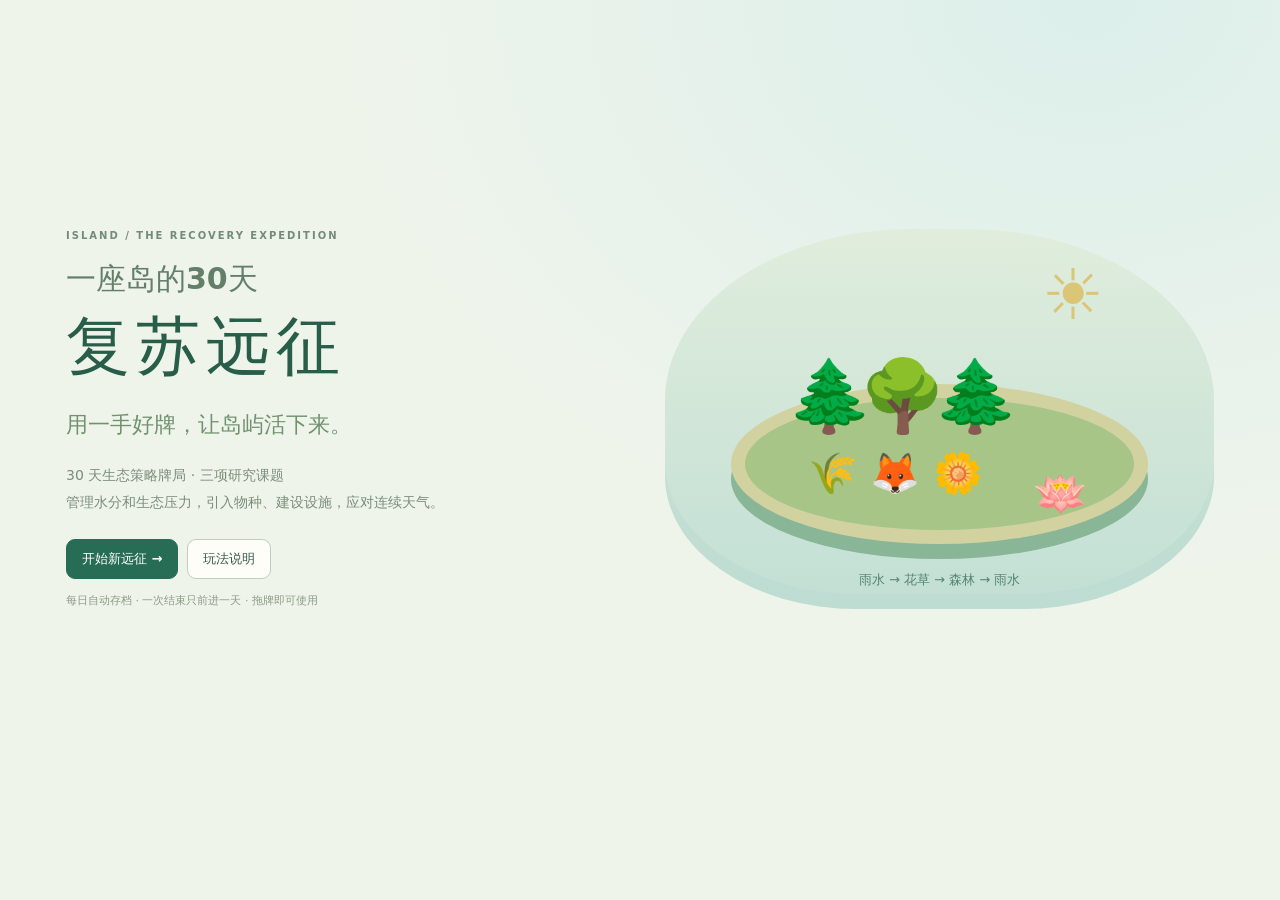
==== commit 4be81e71: "Expand island card gameplay and polish hand UI" ====
--- a/index.html
+++ b/index.html
@@ -4,34 +4,36 @@
   <meta charset="UTF-8">
   <meta name="viewport" content="width=device-width, initial-scale=1, viewport-fit=cover">
   <meta name="theme-color" content="#edf3e9">
-  <title>一座岛的100天 · 复苏远征</title>
-  <link rel="stylesheet" href="style.css?v=3">
+  <title>一座岛的30天</title>
+  <link rel="stylesheet" href="style.css?v=4.6">
 </head>
 <body>
   <main id="app">
     <section id="start-screen" class="screen start-screen">
       <div class="start-copy"><p class="eyebrow">ISLAND / THE RECOVERY EXPEDITION</p>
-        <h1>一座岛的100天<span>复苏远征</span></h1>
+        <h1>一座岛的30天<span>复苏远征</span></h1>
         <p class="tagline">用一手好牌，让岛屿活下来。</p>
-        <p class="start-intro">全新 30 天标准局 · 三阶段生态挑战<br>建设会持续回报，连携能扭转局面。每一天，都在为下一场风暴做准备。</p>
+        <p class="start-intro">30 天生态策略牌局 · 三项研究课题<br>管理水分和生态压力，引入物种、建设设施，应对连续天气。</p>
         <div class="start-actions"><button class="button primary" data-action="continue" hidden>继续远征</button><button class="button primary" data-action="start">开始新远征 →</button><button class="button" data-action="guide">玩法说明</button></div>
         <p class="start-note">每日自动存档 · 一次结束只前进一天 · 拖牌即可使用</p>
       </div>
       <div class="cover-art"><span class="cover-sun">☀</span><div class="cover-land"></div><div class="cover-trees">🌲 🌳 🌲</div><div class="cover-life">🌾 🦊 🌼</div><span class="cover-water">🪷</span><p>雨水 → 花草 → 森林 → 雨水</p></div>
     </section>
     <section id="game-screen" class="screen hidden">
-      <header class="game-header"><div><span class="eyebrow">ISLAND / 03</span><h1>复苏远征</h1></div><div class="day-meter"><strong id="day-label"></strong><small id="act-label"></small><div class="progress-track"><i id="day-progress"></i></div></div><nav><button class="button small" data-action="deck">牌组</button><button class="button small" data-action="guide">规则</button><button class="button small" data-action="restart">重开</button></nav></header>
+      <header class="game-header"><div><span class="eyebrow">ISLAND / 03</span><h1>一座岛的30天</h1></div><div class="day-meter"><strong id="day-label"></strong><small id="act-label"></small><div class="progress-track"><i id="day-progress"></i></div></div><nav><button class="button small" data-action="deck">牌组</button><button class="button small" data-action="guide">规则</button><button class="button small" data-action="restart">重开</button></nav></header>
       <section class="metric-strip" aria-label="远征资源">
         <article><span>♥</span><div><small>岛屿生命</small><strong id="hp-value"></strong></div><i id="hp-fill"></i></article>
         <article><span>🛡</span><div><small>临时护盾 · 今晚消耗</small><strong id="block-value"></strong></div></article>
         <article><span>🌱</span><div><small>种子 · 建设消耗2</small><strong id="seeds-value"></strong></div></article>
-        <article><span>✦</span><div><small>研究 · 胜利需要24</small><strong id="research-value"></strong></div></article>
+        <article><span>✦</span><div><small>研究点 · 用于课题</small><strong id="research-value"></strong></div></article>
+        <article><span>💧</span><div><small>水分 · 建设水林消耗</small><strong id="moisture-value"></strong></div></article>
+        <article><span>♨</span><div><small>生态压力 · 高压有代价</small><strong id="pressure-value"></strong></div></article>
       </section>
       <div class="board-layout">
-        <section class="island-panel"><div class="panel-heading"><strong>一座持续生长的岛</strong><small>生境独立成长 · 不会相互覆盖</small></div><div id="island-world" class="island-world" role="img" aria-label="生态岛屿"></div><div id="habitat-bars" class="habitat-bars"></div></section>
-        <section class="planning-panel"><div class="panel-heading"><strong>今晚的挑战</strong><small>每天结束时结算</small></div><div id="forecast-strip"></div><div id="defense-preview"></div><div id="objective-strip"></div></section>
+        <section class="island-panel"><div class="panel-heading"><strong>一座持续生长的岛</strong><button class="button small" data-action="systems">物种与设施</button></div><div id="island-world" class="island-world" role="img" aria-label="生态岛屿"></div><div id="habitat-bars" class="habitat-bars"></div><div id="system-strip"></div></section>
+        <section class="planning-panel"><div class="panel-heading"><strong>今晚的挑战</strong><small>每天结束时结算</small></div><div id="weather-strip"></div><div id="forecast-strip"></div><div id="defense-preview"></div><div id="objective-strip"></div><div class="planning-tools"><button class="button small" data-action="topics">查看 / 完成生态课题</button><button class="button small" data-action="mitigate" id="mitigate-button">使用预警 · 冲击−3</button><span id="forecast-token"></span></div></section>
       </div>
-      <section class="actions-section"><div class="action-heading"><div><strong>你的手牌</strong><small>向上拖动 72 像素后松手 · 每晚最多保留1张</small></div><div class="turn-controls"><span class="energy-orb">⚡ <b id="energy-value"></b></span><button class="button small" data-action="guard" id="guard-button" title="无需卡牌，1行动力换3护盾">巡护 · 1⚡</button><button class="button small" data-action="swap" id="swap-button" title="每天一次，保留的卡牌不会被换掉">换牌 · 1⚡</button><button class="button primary" data-action="end-day" id="end-day-button">结束今天 →</button></div></div>
+      <section class="actions-section"><div class="action-heading"><div><strong>你的手牌</strong><small>向上拖动 72 像素后松手 · 每晚最多保留1张</small></div><div class="turn-controls"><span class="energy-orb">⚡ <b id="energy-value"></b></span><button class="button small" data-action="guard" id="guard-button" title="无需卡牌，1行动力换3护盾">巡护 · 1⚡</button><button class="button small" data-action="swap" id="swap-button" title="每天最多两次：首次免费，第二次花1行动力；保留的牌不会被换掉">免费换牌 · 1/2</button><button class="button primary" data-action="end-day" id="end-day-button">结束今天 →</button></div></div>
         <div id="combo-strip" class="combo-strip"></div>
         <div id="action-cards" class="action-cards"></div>
         <footer class="hand-footer"><span id="deck-counts"></span><span id="daily-hint"></span></footer>
@@ -43,7 +45,12 @@
   <div id="play-drop-zone" class="play-drop-zone">↑ 继续向上拖动</div>
   <div id="combo-banner" class="combo-banner" role="status">生态连携 · 护盾与研究提升</div>
   <div id="modal-root" class="modal-root"></div>
+  <div id="tutorial-overlay" class="tutorial-overlay" role="dialog" aria-label="新手引导" aria-modal="true" aria-hidden="true" tabindex="0">
+    <div id="tutorial-spotlight" class="tutorial-spotlight" aria-hidden="true"></div>
+    <div id="tutorial-panel" class="tutorial-panel" aria-live="polite"></div>
+    <button id="tutorial-skip" class="button tutorial-skip" type="button">跳过引导 ×</button>
+  </div>
   <div id="toast" class="toast" role="status"></div>
-  <script src="js/data.js?v=3" defer></script><script src="js/ecosystem.js?v=3" defer></script><script src="js/audio.js" defer></script><script src="js/ui.js?v=3" defer></script><script src="js/main.js?v=3" defer></script>
+  <script src="js/data.js?v=4.6" defer></script><script src="js/ecosystem.js?v=4.6" defer></script><script src="js/audio.js" defer></script><script src="js/ui.js?v=4.6" defer></script><script src="js/main.js?v=4.6" defer></script>
 </body>
 </html>
--- a/style.css
+++ b/style.css
@@ -18,3 +18,35 @@
 @media(max-width:650px){.habitat p{display:none}.habitat-bars{padding:7px}.island-world{height:74px}.scene-forest{bottom:30px}.scene-island{height:48px;bottom:10px}.scene-meadow{bottom:16px;font-size:22px}.scene-river{top:22px;height:44px}.scene-water{bottom:9px;font-size:23px}.scene-animals{bottom:16px}.scene-caption{display:none}.planning-panel .tonight{padding:5px 9px}.upcoming span{white-space:normal}.action-heading>div:first-child small{font-size:9px}}
 @media(max-width:650px){.metric-strip{position:sticky;top:0;z-index:30;background:#eff4eb;padding:5px 0}.action-heading{position:sticky;top:58px;z-index:25;background:#fffdf8;padding:6px 0}.habitat b{font-size:9px}.habitat>div:first-child{flex-wrap:wrap}}
 @media(prefers-reduced-motion:reduce){*,*::before,*::after{animation:none!important;transition:none!important;scroll-behavior:auto!important}}
+/* Expedition v4: keep the six resources and new decisions visible without enlarging cards. */
+.metric-strip{grid-template-columns:repeat(6,minmax(0,1fr));gap:8px;margin:8px 0}.metric-strip article{gap:7px;padding:8px 10px;min-width:0}.metric-strip article>span{font-size:19px}.metric-strip small{font-size:10px;white-space:nowrap}.metric-strip strong{font-size:18px}.metric-danger{background:#fff1e7!important;color:#a85735}.metric-danger strong{color:#b24d30}
+#weather-strip{display:flex;align-items:center;justify-content:space-between;gap:8px;padding:5px 9px;margin-bottom:6px;border-radius:7px;background:#f3f1de;color:#725f3e;font-size:10px}#weather-strip span{font-weight:800;white-space:nowrap}#weather-strip small{font-size:9px;line-height:1.35}
+#system-strip{display:flex;gap:7px;justify-content:space-between;border-top:1px solid var(--line);padding:6px 12px 8px;color:#597a64;font-size:10px}#system-strip span{white-space:nowrap}.planning-tools{display:flex;align-items:center;gap:6px;margin-top:7px;flex-wrap:wrap}.planning-tools .button{padding:6px 8px;font-size:10px}#forecast-token{font-size:9px;color:#658070;margin-left:auto}
+.choice-grid{display:grid;grid-template-columns:repeat(2,minmax(0,1fr));gap:9px;max-height:55dvh;overflow:auto}.choice-card{text-align:left;display:grid;gap:5px;padding:13px;border:1px solid var(--line);border-radius:10px;background:#f4f7ee;color:#315b49}.choice-card:hover{border-color:#4a9874;background:#eaf5e9}.choice-card b{font-size:14px}.choice-card small{font-size:10px;color:#877c4f}.choice-card span{font-size:11px;line-height:1.5;color:#607965}.topic-list{display:grid;gap:9px;max-height:55dvh;overflow:auto}.topic-card{padding:12px;border-radius:10px;border:1px solid var(--line);background:#f5f7ef}.topic-card.completed{border-color:#80aa7b;background:#e9f5e7}.topic-card>div{display:flex;justify-content:space-between;gap:8px}.topic-card b{font-size:14px}.topic-card small{font-size:10px;color:#6d856f}.topic-card p{display:flex;gap:5px 11px;flex-wrap:wrap;margin:8px 0;color:#879189;font-size:11px}.system-list{display:grid;grid-template-columns:1fr 1fr;gap:7px;max-height:58dvh;overflow:auto}.system-list h3{grid-column:1/-1;margin:7px 0 2px;font-size:14px}.system-list article{display:grid;gap:3px;border:1px solid var(--line);border-radius:8px;background:#f4f5ef;padding:9px;opacity:.65}.system-list article.owned{opacity:1;border-color:#6daa88;background:#e9f4e8}.system-list b{font-size:12px}.system-list small,.system-list span{font-size:10px;line-height:1.4}
+@media(max-width:1000px){.metric-strip{grid-template-columns:repeat(3,minmax(0,1fr))}.metric-strip article{padding:7px}.metric-strip small{white-space:normal}.metric-strip strong{font-size:16px}#system-strip{flex-wrap:wrap}}
+@media(max-width:650px){.metric-strip{grid-template-columns:repeat(3,minmax(0,1fr));padding:4px 0}.metric-strip article{min-height:38px}.metric-strip strong{font-size:14px}.metric-strip small{font-size:8px}.action-heading{top:91px}#weather-strip{flex-wrap:wrap}.choice-grid,.system-list{grid-template-columns:1fr}.planning-tools{gap:5px}.planning-tools .button{font-size:9px}}
+/* A shallow fan keeps the cards readable; hover changes stacking, never text scale. */
+.action-cards{gap:0;align-items:flex-start;min-height:0;padding:17px 10px 28px;isolation:isolate}
+.action-cards>*+*{margin-left:-20px}
+.action-cards .action-card{translate:0 var(--fan-drop,0px);rotate:var(--fan-angle,0deg);transform-origin:50% 112%;z-index:var(--fan-layer,1)}
+.action-cards .action-card:hover,.action-cards .action-card:focus-visible{z-index:50!important}
+.action-cards .action-card.card-dealt{animation:card-deal .46s cubic-bezier(.2,.9,.26,1) both;animation-delay:var(--deal-delay,0ms)}
+.action-cards .action-card.card-swap-out{animation:card-swap-out .2s ease-in both!important;animation-delay:0ms!important;pointer-events:none}
+.action-card.dragging-card{translate:none!important;rotate:none!important;scale:none!important;animation:none!important}
+@keyframes card-deal{0%{opacity:0;translate:64px -62px;rotate:-12deg;scale:.82}68%{opacity:1;translate:0 calc(var(--fan-drop,0px) - 8px);scale:1.02}100%{opacity:1;translate:0 var(--fan-drop,0px);rotate:var(--fan-angle,0deg);scale:1}}
+@keyframes card-swap-out{to{opacity:0;translate:62px -65px;rotate:12deg;scale:.8}}
+@media(max-width:1000px){.action-cards{justify-content:flex-start;overflow-x:auto;overflow-y:hidden;padding-left:20px;padding-right:20px}}
+@media(prefers-reduced-motion:reduce){.action-cards .action-card.card-dealt,.action-cards .action-card.card-swap-out{animation:none!important}}
+/* First-run guided spotlight: the mask catches clicks while the underlying game stays unchanged. */
+.tutorial-overlay{display:none;position:fixed;inset:0;z-index:7000;cursor:pointer;overflow:hidden}
+.tutorial-overlay.open{display:block}
+.tutorial-spotlight{position:fixed;z-index:0;border:2px solid #ffe7a1;border-radius:14px;box-shadow:0 0 0 9999px #092b27bd,0 0 26px #ffe7a1a8;pointer-events:none;transition:top .18s,left .18s,width .18s,height .18s}
+.tutorial-panel{position:fixed;z-index:1;width:min(370px,calc(100vw - 32px));padding:17px 19px;border:1px solid #d3e2b9;border-radius:15px;background:#fffef7;color:#275044;box-shadow:0 15px 45px #112d2b55;pointer-events:none}
+.tutorial-panel .tutorial-progress{display:block;margin-bottom:7px;font-size:10px;font-weight:900;letter-spacing:1.4px;color:#728b76}.tutorial-panel h2{font-size:18px;line-height:1.35;margin-bottom:7px}.tutorial-panel p{font-size:12px;line-height:1.7;color:#546d5b}.tutorial-panel small{display:block;margin-top:10px;font-size:10px;color:#8a947c}
+.tutorial-skip{position:fixed;z-index:2;right:22px;bottom:calc(22px + env(safe-area-inset-bottom));box-shadow:0 6px 28px #102a2950;pointer-events:auto}
+@media(max-width:650px){.tutorial-panel{padding:13px 15px}.tutorial-panel h2{font-size:16px}.tutorial-skip{right:12px;bottom:calc(12px + env(safe-area-inset-bottom));font-size:11px}}
+@media(prefers-reduced-motion:reduce){.tutorial-spotlight{transition:none}}
+/* Stretch the whole hand to its longest card so no card copy is cut off. */
+.action-cards{align-items:stretch}
+.action-cards .action-card{height:auto;min-height:244px;max-height:none;aspect-ratio:auto}
+@media(max-width:650px){.game-header h1{font-size:13px;letter-spacing:0;white-space:nowrap}}
